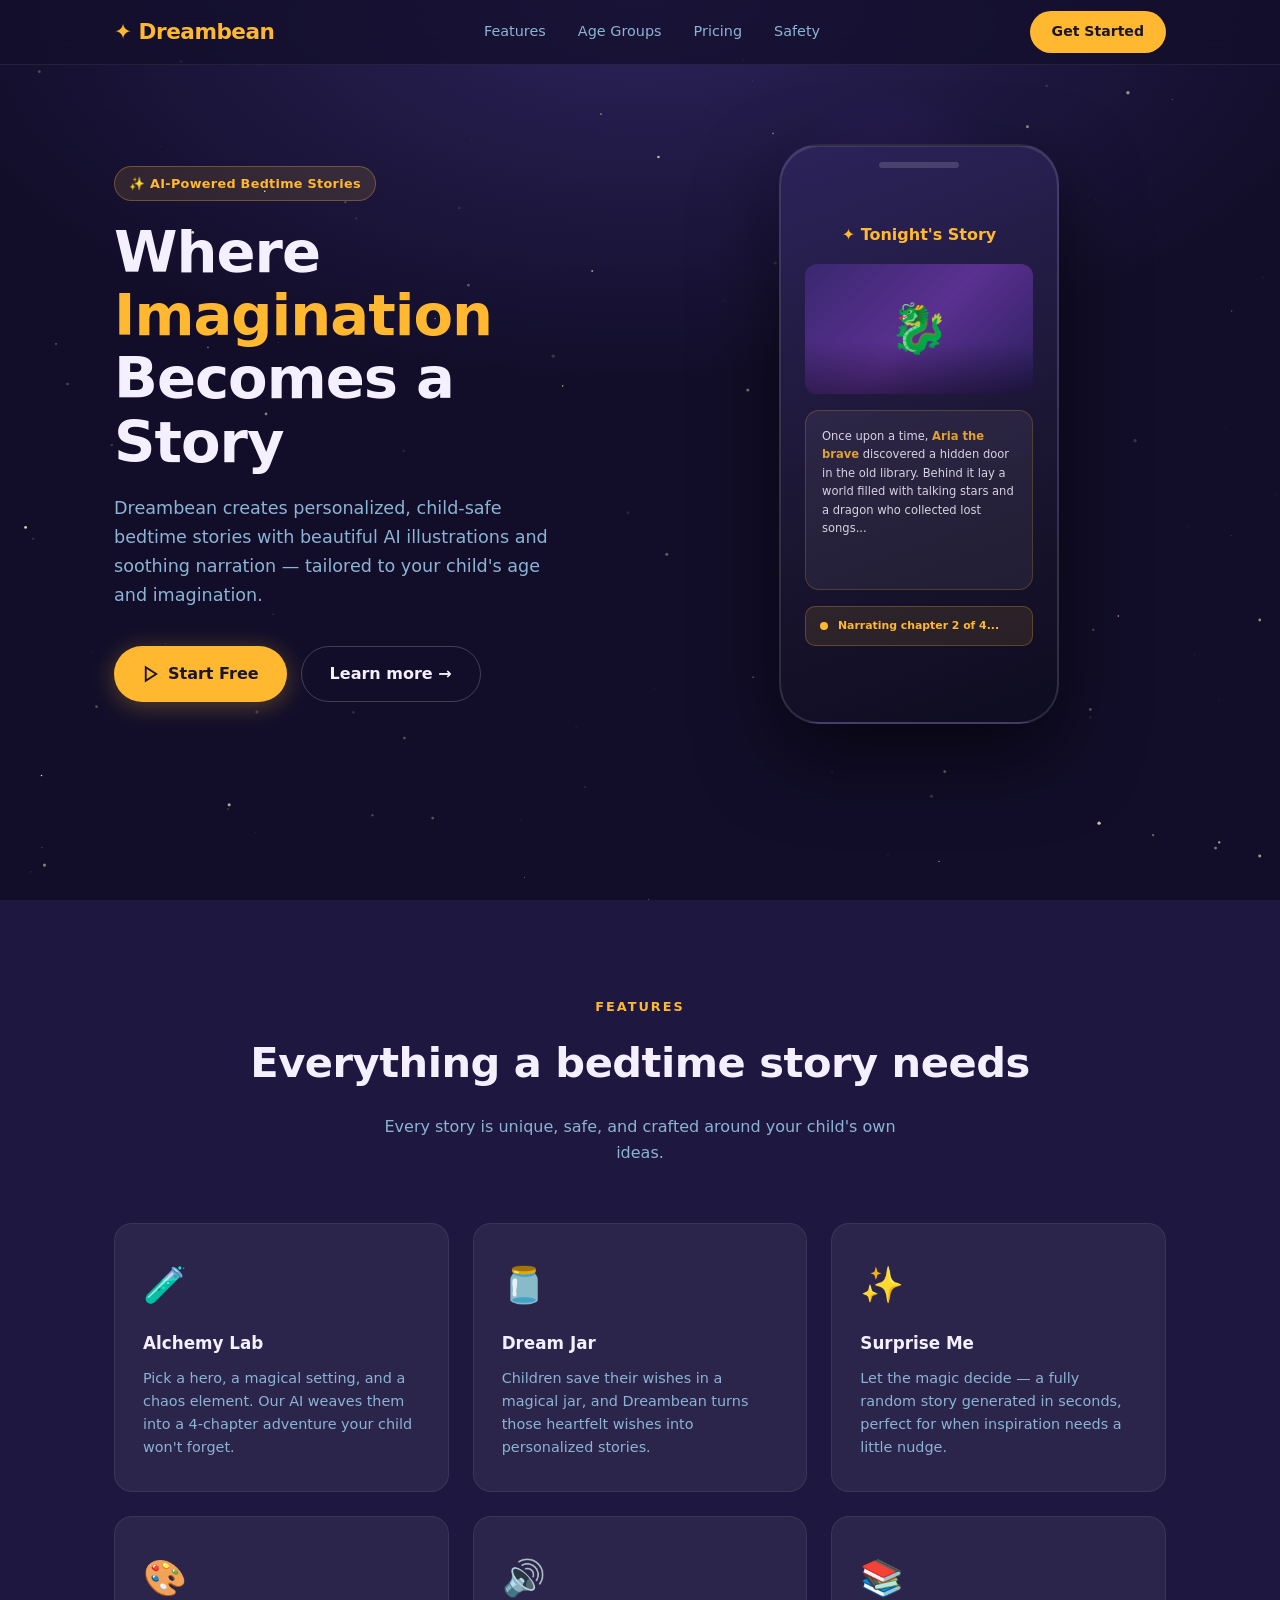
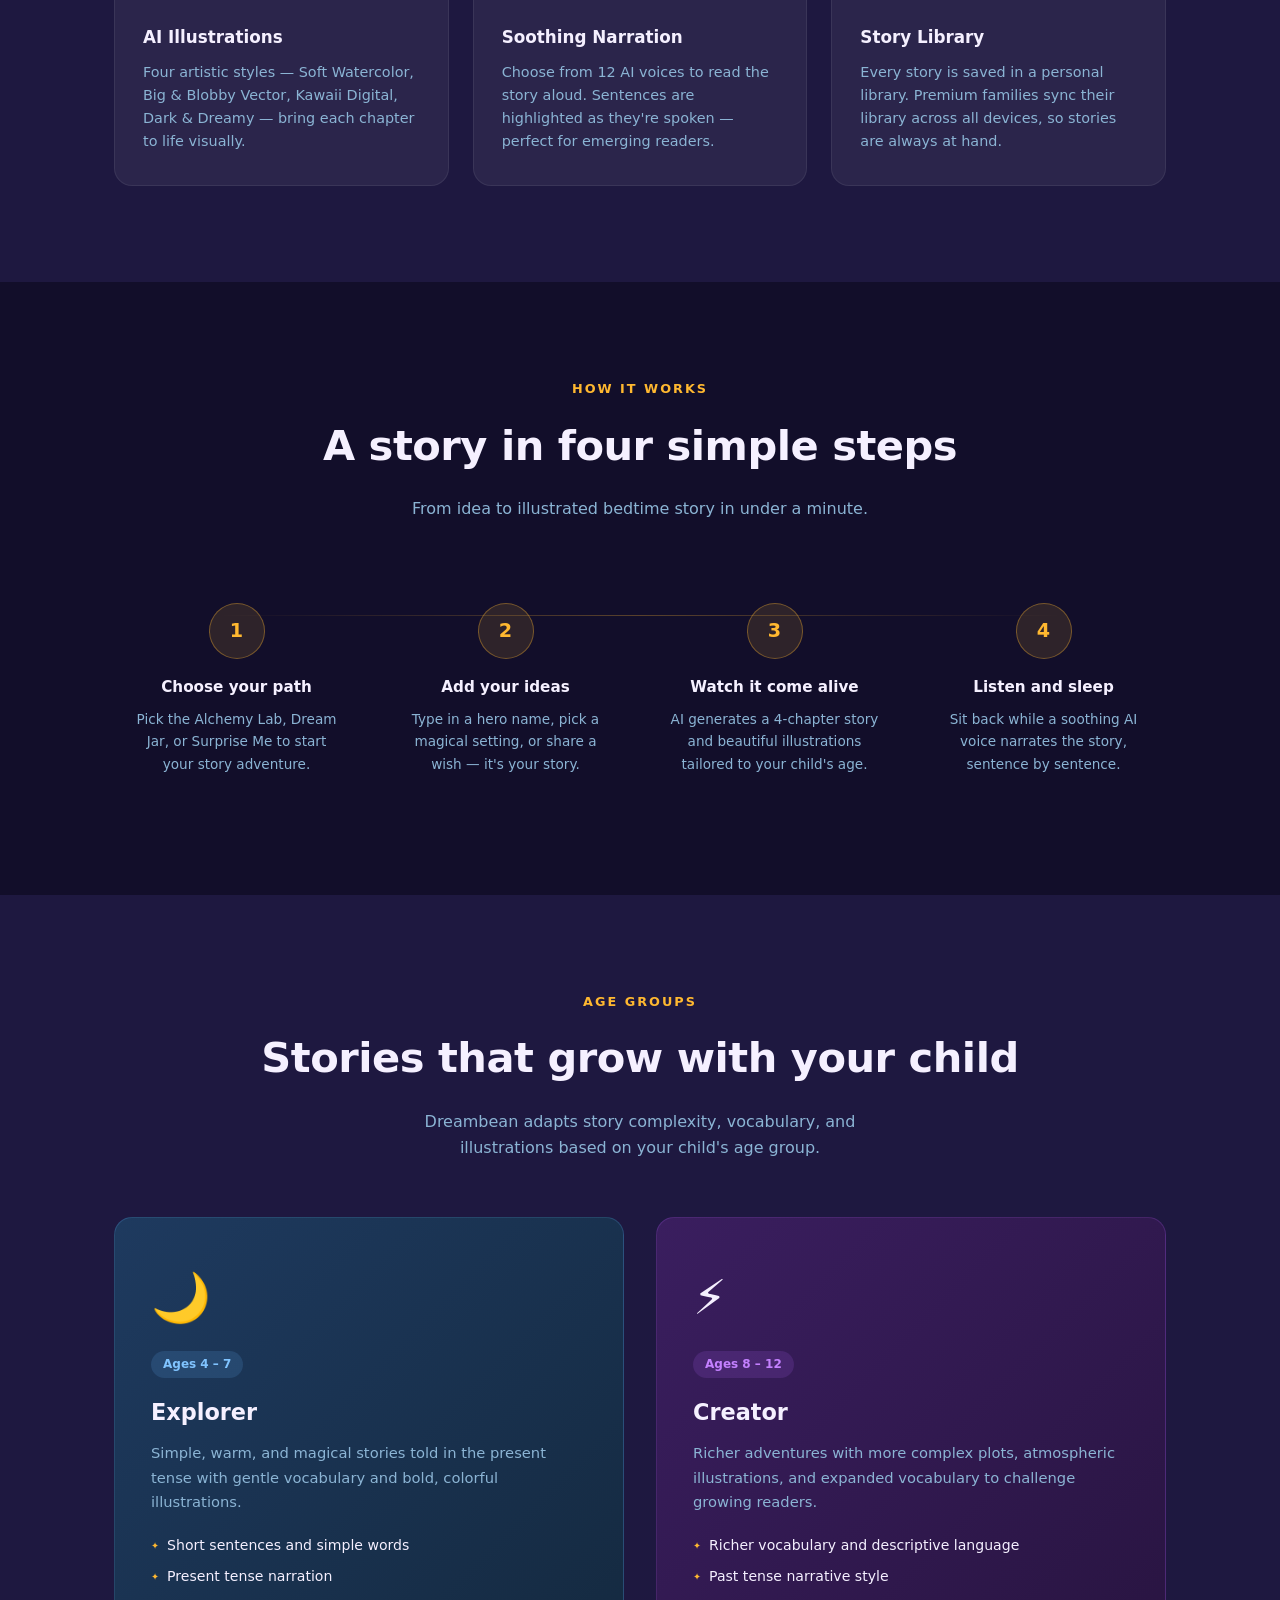
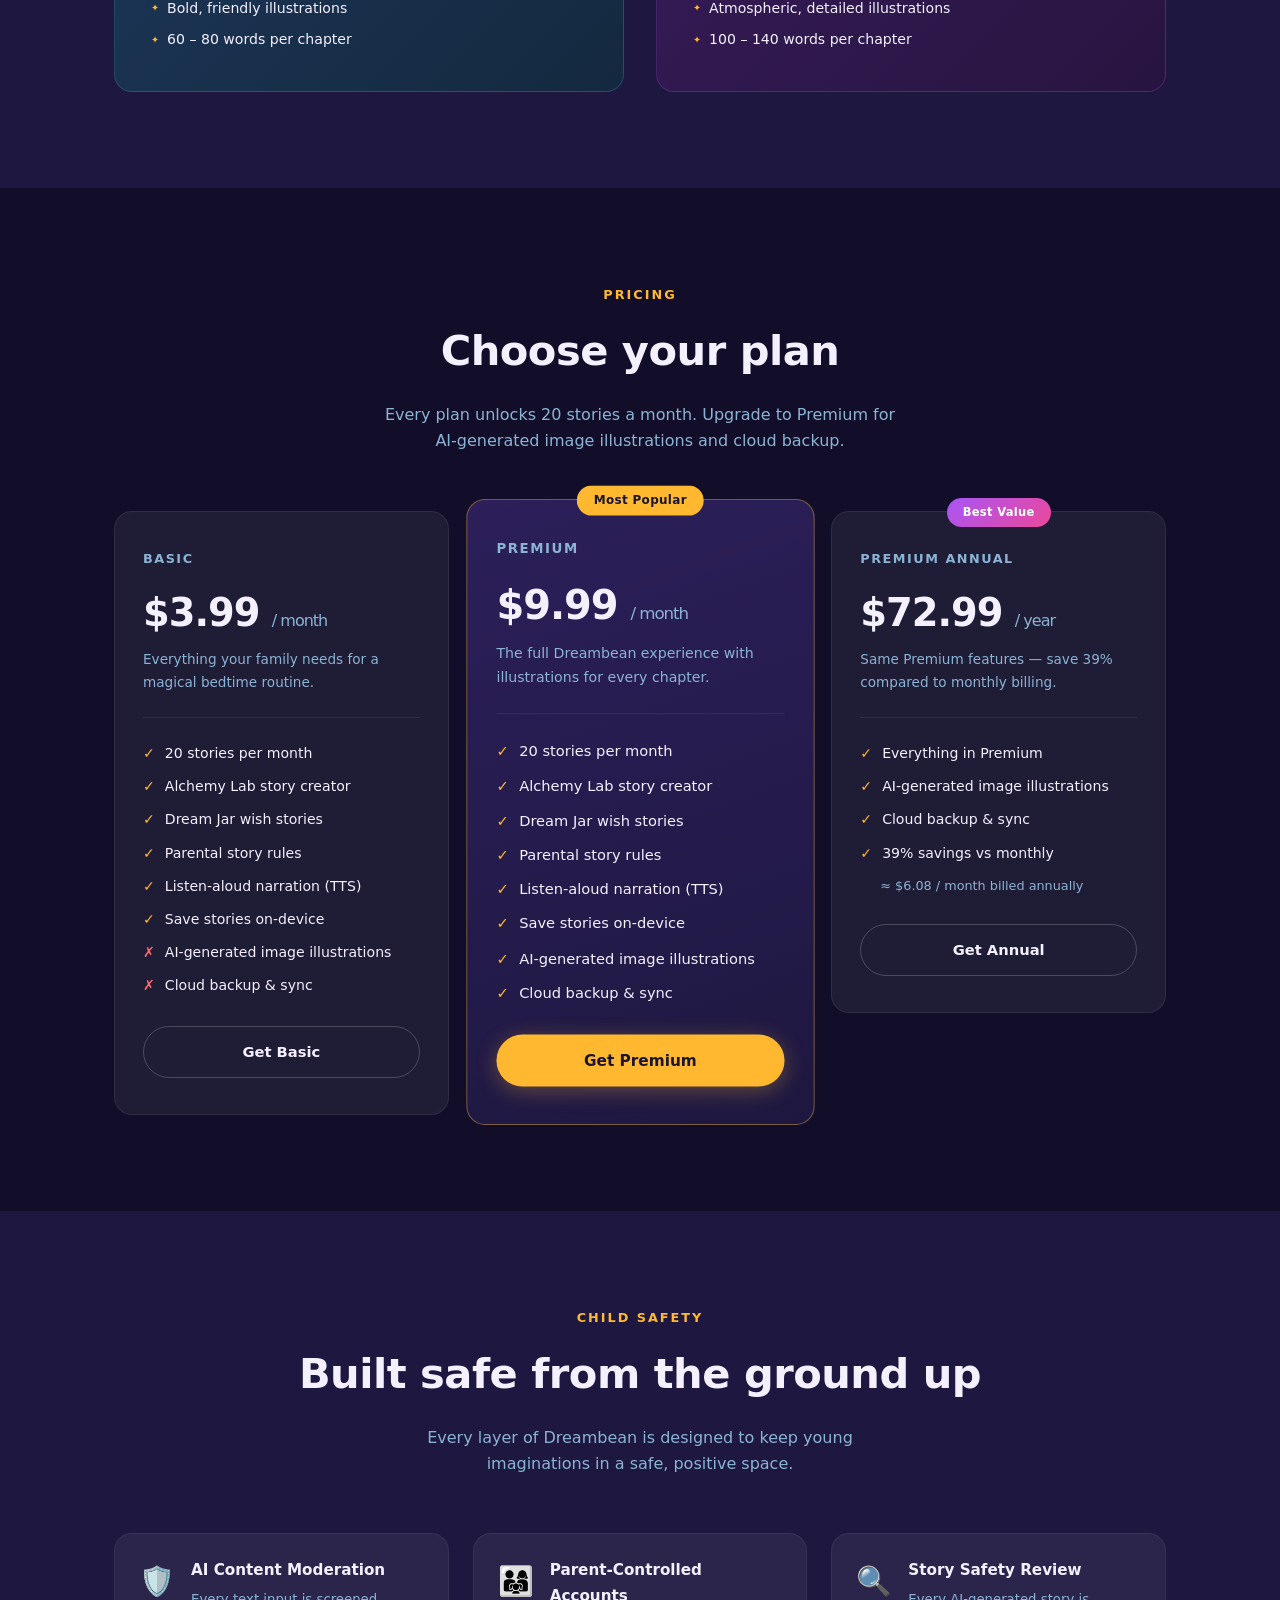
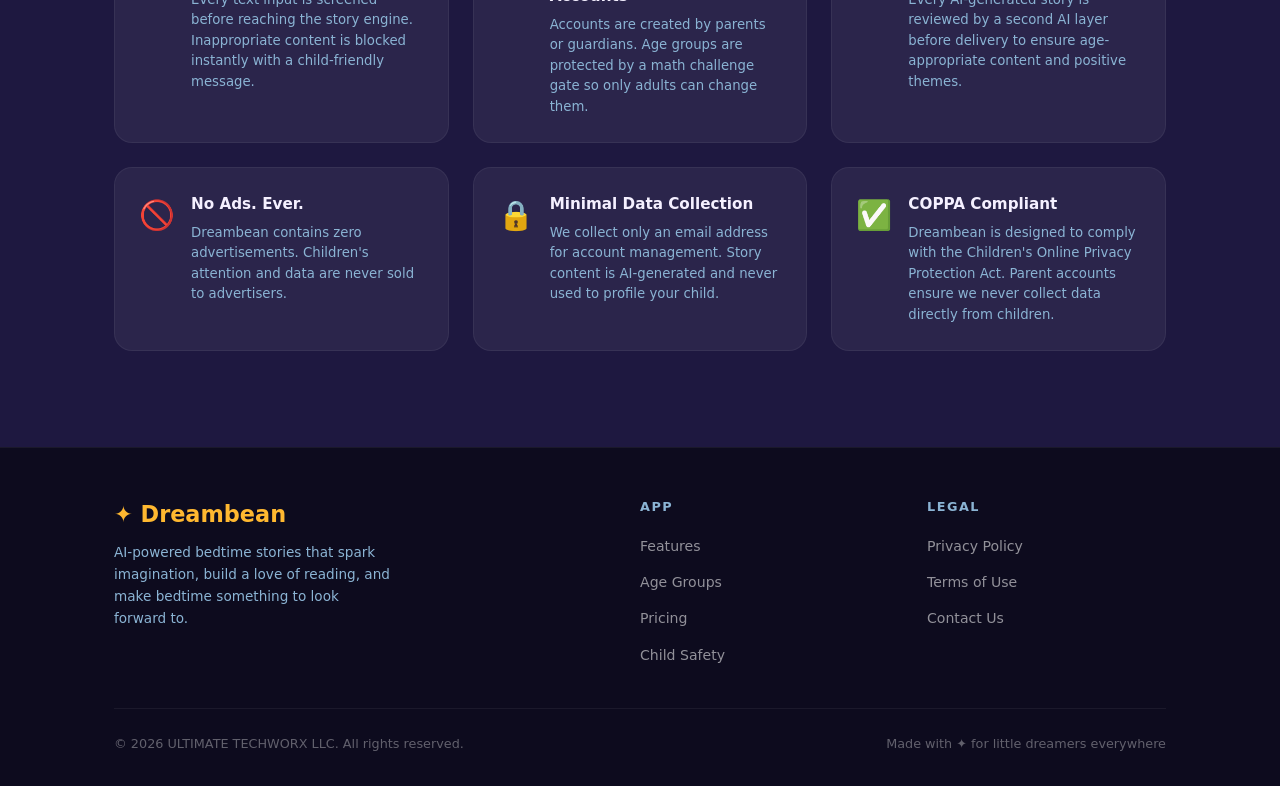
==== index.html @ 9b93a12b "Update wording for AI‑generated image illustrations" ====
<!DOCTYPE html>
<html lang="en">
<head>
  <meta charset="UTF-8" />
  <meta name="viewport" content="width=device-width, initial-scale=1.0" />
  <title>Dreambean — AI Bedtime Stories for Kids</title>
  <link rel="mask-icon" href="/dreambean-logo.svg" color="#009C3E">
  <style>
    /* ── Reset & base ── */
    *, *::before, *::after { box-sizing: border-box; margin: 0; padding: 0; }

    :root {
      --ink:        #1A1530;
      --deep:       #120E2A;
      --cave:       #1E1840;
      --amber:      #FFB830;
      --amber-dim:  #C98A20;
      --mist:       #8BB4D4;
      --soft-white: #F5F0FF;
      --glass:      rgba(255,255,255,0.06);
      --radius:     18px;
    }

    html { scroll-behavior: smooth; }

    body {
      font-family: 'Segoe UI', system-ui, sans-serif;
      background: var(--deep);
      color: var(--soft-white);
      line-height: 1.65;
      overflow-x: hidden;
    }

    a { color: inherit; text-decoration: none; }

    /* ── Stars canvas ── */
    #stars {
      position: fixed;
      inset: 0;
      pointer-events: none;
      z-index: 0;
    }

    /* ── Layout helpers ── */
    .container {
      max-width: 1100px;
      margin: 0 auto;
      padding: 0 24px;
      position: relative;
      z-index: 1;
    }

    section { padding: 96px 0; }

    /* ── NAV ── */
    nav {
      position: fixed;
      top: 0; left: 0; right: 0;
      z-index: 100;
      backdrop-filter: blur(14px);
      background: rgba(18, 14, 42, 0.72);
      border-bottom: 1px solid rgba(255,255,255,0.07);
    }

    .nav-inner {
      max-width: 1100px;
      margin: 0 auto;
      padding: 0 24px;
      height: 64px;
      display: flex;
      align-items: center;
      justify-content: space-between;
    }

    .nav-logo {
      font-size: 1.35rem;
      font-weight: 800;
      letter-spacing: -0.5px;
      color: var(--amber);
    }

    .nav-links {
      display: flex;
      gap: 32px;
      list-style: none;
      font-size: 0.9rem;
      color: var(--mist);
    }

    .nav-links a:hover { color: var(--amber); transition: color .2s; }

    .nav-cta {
      background: var(--amber);
      color: var(--ink);
      padding: 9px 22px;
      border-radius: 30px;
      font-weight: 700;
      font-size: 0.88rem;
      transition: background .2s, transform .15s;
    }

    .nav-cta:hover { background: #ffd060; transform: translateY(-1px); }

    /* ── HERO ── */
    .hero {
      min-height: 100vh;
      display: flex;
      align-items: center;
      padding-top: 64px;
      background: radial-gradient(ellipse 80% 60% at 50% 0%, #2C235A 0%, var(--deep) 70%);
    }

    .hero-inner {
      display: grid;
      grid-template-columns: 1fr 1fr;
      gap: 64px;
      align-items: center;
    }

    .hero-badge {
      display: inline-flex;
      align-items: center;
      gap: 8px;
      background: rgba(255,184,48,0.12);
      border: 1px solid rgba(255,184,48,0.3);
      color: var(--amber);
      font-size: 0.8rem;
      font-weight: 600;
      padding: 6px 14px;
      border-radius: 20px;
      margin-bottom: 20px;
      letter-spacing: 0.3px;
    }

    .hero h1 {
      font-size: clamp(2.4rem, 5vw, 3.6rem);
      font-weight: 900;
      line-height: 1.1;
      letter-spacing: -1px;
      margin-bottom: 20px;
    }

    .hero h1 span { color: var(--amber); }

    .hero p {
      font-size: 1.1rem;
      color: var(--mist);
      margin-bottom: 36px;
      max-width: 460px;
    }

    .hero-buttons {
      display: flex;
      gap: 14px;
      flex-wrap: wrap;
    }

    .btn-primary {
      display: inline-flex;
      align-items: center;
      gap: 8px;
      background: var(--amber);
      color: var(--ink);
      padding: 14px 28px;
      border-radius: 30px;
      font-weight: 700;
      font-size: 1rem;
      transition: background .2s, transform .15s, box-shadow .2s;
      box-shadow: 0 4px 24px rgba(255,184,48,0.3);
    }

    .btn-primary:hover {
      background: #ffd060;
      transform: translateY(-2px);
      box-shadow: 0 8px 32px rgba(255,184,48,0.45);
    }

    .btn-secondary {
      display: inline-flex;
      align-items: center;
      gap: 8px;
      border: 1.5px solid rgba(255,255,255,0.2);
      color: var(--soft-white);
      padding: 14px 28px;
      border-radius: 30px;
      font-weight: 600;
      font-size: 1rem;
      transition: border-color .2s, background .2s;
    }

    .btn-secondary:hover {
      border-color: var(--amber);
      background: rgba(255,184,48,0.08);
    }

    /* Phone mockup */
    .hero-visual {
      display: flex;
      justify-content: center;
    }

    .phone-wrap {
      position: relative;
      width: 280px;
    }

    .phone {
      width: 280px;
      height: 580px;
      border-radius: 40px;
      border: 2px solid rgba(255,255,255,0.12);
      background: linear-gradient(160deg, #2C235A 0%, #1A1530 60%, #0E0C20 100%);
      box-shadow:
        0 32px 80px rgba(0,0,0,0.6),
        inset 0 1px 0 rgba(255,255,255,0.1);
      display: flex;
      flex-direction: column;
      align-items: center;
      justify-content: center;
      gap: 16px;
      padding: 24px;
      overflow: hidden;
      position: relative;
    }

    .phone::before {
      content: '';
      position: absolute;
      top: 16px;
      width: 80px; height: 6px;
      background: rgba(255,255,255,0.15);
      border-radius: 3px;
    }

    .phone-screen-title {
      font-size: 1rem;
      font-weight: 700;
      color: var(--amber);
      text-align: center;
    }

    .phone-story-card {
      background: rgba(255,255,255,0.06);
      border: 1px solid rgba(255,184,48,0.2);
      border-radius: 14px;
      padding: 16px;
      width: 100%;
    }

    .phone-story-card p {
      font-size: 0.72rem;
      color: var(--soft-white);
      line-height: 1.6;
      opacity: 0.85;
    }

    .phone-story-card p em {
      color: var(--amber);
      font-style: normal;
      font-weight: 600;
    }

    .phone-illus {
      width: 100%;
      height: 130px;
      border-radius: 12px;
      background: linear-gradient(135deg, #3A2870 0%, #5A3090 50%, #2C2060 100%);
      display: flex;
      align-items: center;
      justify-content: center;
      font-size: 3rem;
      position: relative;
      overflow: hidden;
    }

    .phone-illus::after {
      content: '';
      position: absolute;
      inset: 0;
      background: linear-gradient(180deg, transparent 60%, rgba(0,0,0,0.4) 100%);
    }

    .phone-audio {
      width: 100%;
      background: rgba(255,184,48,0.1);
      border: 1px solid rgba(255,184,48,0.25);
      border-radius: 10px;
      padding: 10px 14px;
      display: flex;
      align-items: center;
      gap: 10px;
    }

    .phone-audio-dot {
      width: 8px; height: 8px;
      border-radius: 50%;
      background: var(--amber);
      animation: pulse 1.4s ease-in-out infinite;
    }

    .phone-audio span {
      font-size: 0.68rem;
      color: var(--amber);
      font-weight: 600;
    }

    @keyframes pulse {
      0%, 100% { opacity: 1; transform: scale(1); }
      50% { opacity: 0.4; transform: scale(0.7); }
    }

    .phone-glow {
      position: absolute;
      width: 300px; height: 300px;
      border-radius: 50%;
      background: radial-gradient(circle, rgba(100,60,200,0.25) 0%, transparent 70%);
      top: -60px; left: -30px;
      pointer-events: none;
    }

    /* ── FEATURES ── */
    .features { background: var(--cave); }

    .section-label {
      text-align: center;
      color: var(--amber);
      font-size: 0.8rem;
      font-weight: 700;
      letter-spacing: 2px;
      text-transform: uppercase;
      margin-bottom: 12px;
    }

    .section-title {
      text-align: center;
      font-size: clamp(1.8rem, 3.5vw, 2.6rem);
      font-weight: 800;
      letter-spacing: -0.5px;
      margin-bottom: 16px;
    }

    .section-sub {
      text-align: center;
      color: var(--mist);
      font-size: 1rem;
      max-width: 520px;
      margin: 0 auto 56px;
    }

    .features-grid {
      display: grid;
      grid-template-columns: repeat(3, 1fr);
      gap: 24px;
    }

    .feature-card {
      background: var(--glass);
      border: 1px solid rgba(255,255,255,0.07);
      border-radius: var(--radius);
      padding: 32px 28px;
      transition: border-color .2s, transform .2s;
    }

    .feature-card:hover {
      border-color: rgba(255,184,48,0.3);
      transform: translateY(-4px);
    }

    .feature-icon {
      font-size: 2.2rem;
      margin-bottom: 16px;
      display: block;
    }

    .feature-card h3 {
      font-size: 1.05rem;
      font-weight: 700;
      margin-bottom: 10px;
      color: var(--soft-white);
    }

    .feature-card p {
      font-size: 0.9rem;
      color: var(--mist);
      line-height: 1.6;
    }

    /* ── HOW IT WORKS ── */
    .how { background: var(--deep); }

    .steps {
      display: grid;
      grid-template-columns: repeat(4, 1fr);
      gap: 24px;
      position: relative;
    }

    .steps::before {
      content: '';
      position: absolute;
      top: 36px;
      left: 10%;
      right: 10%;
      height: 1px;
      background: linear-gradient(90deg, transparent, rgba(255,184,48,0.3), transparent);
    }

    .step {
      text-align: center;
      padding: 24px 16px;
    }

    .step-num {
      width: 56px; height: 56px;
      border-radius: 50%;
      background: rgba(255,184,48,0.12);
      border: 1.5px solid rgba(255,184,48,0.35);
      color: var(--amber);
      font-size: 1.2rem;
      font-weight: 800;
      display: flex;
      align-items: center;
      justify-content: center;
      margin: 0 auto 16px;
    }

    .step h3 {
      font-size: 0.95rem;
      font-weight: 700;
      margin-bottom: 8px;
    }

    .step p {
      font-size: 0.85rem;
      color: var(--mist);
    }

    /* ── AGES ── */
    .ages { background: var(--cave); }

    .ages-grid {
      display: grid;
      grid-template-columns: 1fr 1fr;
      gap: 32px;
    }

    .age-card {
      border-radius: var(--radius);
      padding: 40px 36px;
      position: relative;
      overflow: hidden;
    }

    .age-card.explorer {
      background: linear-gradient(135deg, #1E3A5F 0%, #14293F 100%);
      border: 1px solid rgba(100,180,255,0.2);
    }

    .age-card.creator {
      background: linear-gradient(135deg, #3A1E5F 0%, #281440 100%);
      border: 1px solid rgba(180,100,255,0.2);
    }

    .age-emoji { font-size: 3rem; margin-bottom: 12px; display: block; }

    .age-tag {
      display: inline-block;
      font-size: 0.75rem;
      font-weight: 700;
      padding: 4px 12px;
      border-radius: 20px;
      margin-bottom: 16px;
    }

    .explorer .age-tag { background: rgba(100,180,255,0.15); color: #80C4FF; }
    .creator .age-tag { background: rgba(180,100,255,0.15); color: #C480FF; }

    .age-card h3 {
      font-size: 1.4rem;
      font-weight: 800;
      margin-bottom: 10px;
    }

    .age-card p {
      color: var(--mist);
      font-size: 0.92rem;
    }

    .age-features {
      list-style: none;
      margin-top: 20px;
      display: flex;
      flex-direction: column;
      gap: 8px;
    }

    .age-features li {
      font-size: 0.88rem;
      color: var(--soft-white);
      display: flex;
      align-items: center;
      gap: 8px;
    }

    .age-features li::before {
      content: '✦';
      font-size: 0.6rem;
      color: var(--amber);
    }

    /* ── PRICING ── */
    .pricing { background: var(--deep); }

    .pricing-grid {
      display: grid;
      grid-template-columns: repeat(3, 1fr);
      gap: 24px;
      align-items: start;
    }

    .plan-card {
      border-radius: var(--radius);
      padding: 36px 28px;
      background: var(--glass);
      border: 1px solid rgba(255,255,255,0.07);
      position: relative;
    }

    .plan-card.featured {
      background: linear-gradient(160deg, #2C1F5A 0%, #1E1840 100%);
      border-color: rgba(255,184,48,0.4);
      transform: scale(1.04);
    }

    .plan-badge {
      position: absolute;
      top: -14px;
      left: 50%;
      transform: translateX(-50%);
      background: var(--amber);
      color: var(--ink);
      font-size: 0.72rem;
      font-weight: 800;
      padding: 5px 16px;
      border-radius: 20px;
      white-space: nowrap;
      letter-spacing: 0.3px;
    }

    .plan-name {
      font-size: 0.8rem;
      font-weight: 700;
      letter-spacing: 1.5px;
      text-transform: uppercase;
      color: var(--mist);
      margin-bottom: 12px;
    }

    .plan-price {
      font-size: 2.4rem;
      font-weight: 900;
      color: var(--soft-white);
      letter-spacing: -1px;
      margin-bottom: 4px;
    }

    .plan-price span {
      font-size: 1rem;
      font-weight: 500;
      color: var(--mist);
    }

    .plan-desc {
      font-size: 0.85rem;
      color: var(--mist);
      margin-bottom: 24px;
    }

    .plan-divider {
      height: 1px;
      background: rgba(255,255,255,0.07);
      margin-bottom: 24px;
    }

    .plan-features {
      list-style: none;
      display: flex;
      flex-direction: column;
      gap: 10px;
    }

    .plan-features li {
      font-size: 0.88rem;
      display: flex;
      align-items: flex-start;
      gap: 10px;
    }

    .plan-features li .check { color: var(--amber); flex-shrink: 0; }
    .plan-features li .cross { color: #FF6B6B; flex-shrink: 0; }

    .plan-btn {
      display: block;
      text-align: center;
      margin-top: 28px;
      padding: 13px;
      border-radius: 30px;
      font-weight: 700;
      font-size: 0.92rem;
      transition: all .2s;
    }

    .plan-btn.primary {
      background: var(--amber);
      color: var(--ink);
      box-shadow: 0 4px 20px rgba(255,184,48,0.3);
    }

    .plan-btn.primary:hover { background: #ffd060; transform: translateY(-1px); }

    .plan-btn.outline {
      border: 1.5px solid rgba(255,255,255,0.2);
      color: var(--soft-white);
    }

    .plan-btn.outline:hover { border-color: var(--amber); background: rgba(255,184,48,0.08); }

    /* ── SAFETY ── */
    .safety { background: var(--cave); }

    .safety-grid {
      display: grid;
      grid-template-columns: repeat(3, 1fr);
      gap: 24px;
    }

    .safety-item {
      display: flex;
      gap: 16px;
      align-items: flex-start;
      padding: 24px;
      background: var(--glass);
      border: 1px solid rgba(255,255,255,0.06);
      border-radius: var(--radius);
    }

    .safety-icon {
      font-size: 1.8rem;
      flex-shrink: 0;
    }

    .safety-item h4 {
      font-size: 0.95rem;
      font-weight: 700;
      margin-bottom: 6px;
    }

    .safety-item p {
      font-size: 0.83rem;
      color: var(--mist);
      line-height: 1.55;
    }

    /* ── FOOTER ── */
    footer {
      background: #0D0B1E;
      border-top: 1px solid rgba(255,255,255,0.06);
      padding: 48px 0 32px;
    }

    .footer-inner {
      display: grid;
      grid-template-columns: 2fr 1fr 1fr;
      gap: 48px;
      margin-bottom: 40px;
    }

    .footer-brand h2 {
      font-size: 1.4rem;
      font-weight: 800;
      color: var(--amber);
      margin-bottom: 10px;
    }

    .footer-brand p {
      font-size: 0.85rem;
      color: var(--mist);
      line-height: 1.6;
      max-width: 280px;
    }

    .footer-col h4 {
      font-size: 0.8rem;
      font-weight: 700;
      letter-spacing: 1.5px;
      text-transform: uppercase;
      color: var(--mist);
      margin-bottom: 16px;
    }

    .footer-col ul {
      list-style: none;
      display: flex;
      flex-direction: column;
      gap: 10px;
    }

    .footer-col ul li a {
      font-size: 0.88rem;
      color: rgba(255,255,255,0.55);
      transition: color .2s;
    }

    .footer-col ul li a:hover { color: var(--amber); }

    .footer-bottom {
      border-top: 1px solid rgba(255,255,255,0.06);
      padding-top: 24px;
      display: flex;
      justify-content: space-between;
      align-items: center;
      flex-wrap: wrap;
      gap: 12px;
    }

    .footer-bottom p {
      font-size: 0.8rem;
      color: rgba(255,255,255,0.35);
    }

    /* ── Responsive ── */
    @media (max-width: 900px) {
      .hero-inner { grid-template-columns: 1fr; text-align: center; }
      .hero p { margin: 0 auto 36px; }
      .hero-buttons { justify-content: center; }
      .hero-visual { display: none; }
      .features-grid { grid-template-columns: 1fr 1fr; }
      .steps { grid-template-columns: 1fr 1fr; }
      .steps::before { display: none; }
      .pricing-grid { grid-template-columns: 1fr; }
      .plan-card.featured { transform: none; }
      .footer-inner { grid-template-columns: 1fr 1fr; }
      .footer-brand { grid-column: 1 / -1; }
    }

    @media (max-width: 600px) {
      .features-grid { grid-template-columns: 1fr; }
      .ages-grid { grid-template-columns: 1fr; }
      .safety-grid { grid-template-columns: 1fr; }
      .nav-links { display: none; }
      .footer-inner { grid-template-columns: 1fr; }
      section { padding: 64px 0; }
    }
  </style>
</head>
<body>

<canvas id="stars"></canvas>

<!-- NAV -->
<nav>
  <div class="nav-inner">
    <div class="nav-logo">✦ Dreambean</div>
    <ul class="nav-links">
      <li><a href="#features">Features</a></li>
      <li><a href="#ages">Age Groups</a></li>
      <li><a href="#pricing">Pricing</a></li>
      <li><a href="#safety">Safety</a></li>
    </ul>
    <a href="#pricing" class="nav-cta">Get Started</a>
  </div>
</nav>

<!-- HERO -->
<section class="hero">
  <div class="container">
    <div class="hero-inner">
      <div>
        <div class="hero-badge">✨ AI-Powered Bedtime Stories</div>
        <h1>Where <span>Imagination</span><br>Becomes a Story</h1>
        <p>Dreambean creates personalized, child-safe bedtime stories with beautiful AI illustrations and soothing narration — tailored to your child's age and imagination.</p>
        <div class="hero-buttons">
          <a href="#pricing" class="btn-primary">
            <svg width="18" height="18" viewBox="0 0 24 24" fill="none" stroke="currentColor" stroke-width="2.5"><path d="M5 3l14 9-14 9V3z"/></svg>
            Start Free
          </a>
          <a href="#features" class="btn-secondary">
            Learn more →
          </a>
        </div>
      </div>
      <div class="hero-visual">
        <div class="phone-wrap">
          <div class="phone-glow"></div>
          <div class="phone">
            <div class="phone-screen-title">✦ Tonight's Story</div>
            <div class="phone-illus">🐉</div>
            <div class="phone-story-card">
              <p>Once upon a time, <em>Aria the brave</em> discovered a hidden door in the old library. Behind it lay a world filled with talking stars and a dragon who collected lost songs...</p>
            </div>
            <div class="phone-audio">
              <div class="phone-audio-dot"></div>
              <span>Narrating chapter 2 of 4...</span>
            </div>
          </div>
        </div>
      </div>
    </div>
  </div>
</section>

<!-- FEATURES -->
<section class="features" id="features">
  <div class="container">
    <div class="section-label">Features</div>
    <h2 class="section-title">Everything a bedtime story needs</h2>
    <p class="section-sub">Every story is unique, safe, and crafted around your child's own ideas.</p>
    <div class="features-grid">
      <div class="feature-card">
        <span class="feature-icon">🧪</span>
        <h3>Alchemy Lab</h3>
        <p>Pick a hero, a magical setting, and a chaos element. Our AI weaves them into a 4-chapter adventure your child won't forget.</p>
      </div>
      <div class="feature-card">
        <span class="feature-icon">🫙</span>
        <h3>Dream Jar</h3>
        <p>Children save their wishes in a magical jar, and Dreambean turns those heartfelt wishes into personalized stories.</p>
      </div>
      <div class="feature-card">
        <span class="feature-icon">✨</span>
        <h3>Surprise Me</h3>
        <p>Let the magic decide — a fully random story generated in seconds, perfect for when inspiration needs a little nudge.</p>
      </div>
      <div class="feature-card">
        <span class="feature-icon">🎨</span>
        <h3>AI Illustrations</h3>
        <p>Four artistic styles — Soft Watercolor, Big &amp; Blobby Vector, Kawaii Digital, Dark &amp; Dreamy — bring each chapter to life visually.</p>
      </div>
      <div class="feature-card">
        <span class="feature-icon">🔊</span>
        <h3>Soothing Narration</h3>
        <p>Choose from 12 AI voices to read the story aloud. Sentences are highlighted as they're spoken — perfect for emerging readers.</p>
      </div>
      <div class="feature-card">
        <span class="feature-icon">📚</span>
        <h3>Story Library</h3>
        <p>Every story is saved in a personal library. Premium families sync their library across all devices, so stories are always at hand.</p>
      </div>
    </div>
  </div>
</section>

<!-- HOW IT WORKS -->
<section class="how">
  <div class="container">
    <div class="section-label">How it works</div>
    <h2 class="section-title">A story in four simple steps</h2>
    <p class="section-sub">From idea to illustrated bedtime story in under a minute.</p>
    <div class="steps">
      <div class="step">
        <div class="step-num">1</div>
        <h3>Choose your path</h3>
        <p>Pick the Alchemy Lab, Dream Jar, or Surprise Me to start your story adventure.</p>
      </div>
      <div class="step">
        <div class="step-num">2</div>
        <h3>Add your ideas</h3>
        <p>Type in a hero name, pick a magical setting, or share a wish — it's your story.</p>
      </div>
      <div class="step">
        <div class="step-num">3</div>
        <h3>Watch it come alive</h3>
        <p>AI generates a 4-chapter story and beautiful illustrations tailored to your child's age.</p>
      </div>
      <div class="step">
        <div class="step-num">4</div>
        <h3>Listen and sleep</h3>
        <p>Sit back while a soothing AI voice narrates the story, sentence by sentence.</p>
      </div>
    </div>
  </div>
</section>

<!-- AGE GROUPS -->
<section class="ages" id="ages">
  <div class="container">
    <div class="section-label">Age Groups</div>
    <h2 class="section-title">Stories that grow with your child</h2>
    <p class="section-sub">Dreambean adapts story complexity, vocabulary, and illustrations based on your child's age group.</p>
    <div class="ages-grid">
      <div class="age-card explorer">
        <span class="age-emoji">🌙</span>
        <div class="age-tag">Ages 4 – 7</div>
        <h3>Explorer</h3>
        <p>Simple, warm, and magical stories told in the present tense with gentle vocabulary and bold, colorful illustrations.</p>
        <ul class="age-features">
          <li>Short sentences and simple words</li>
          <li>Present tense narration</li>
          <li>Bold, friendly illustrations</li>
          <li>60 – 80 words per chapter</li>
        </ul>
      </div>
      <div class="age-card creator">
        <span class="age-emoji">⚡</span>
        <div class="age-tag">Ages 8 – 12</div>
        <h3>Creator</h3>
        <p>Richer adventures with more complex plots, atmospheric illustrations, and expanded vocabulary to challenge growing readers.</p>
        <ul class="age-features">
          <li>Richer vocabulary and descriptive language</li>
          <li>Past tense narrative style</li>
          <li>Atmospheric, detailed illustrations</li>
          <li>100 – 140 words per chapter</li>
        </ul>
      </div>
    </div>
  </div>
</section>

<!-- PRICING -->
<section class="pricing" id="pricing">
  <div class="container">
    <div class="section-label">Pricing</div>
    <h2 class="section-title">Choose your plan</h2>
    <p class="section-sub">Every plan unlocks 20 stories a month. Upgrade to Premium for AI‑generated image illustrations and cloud backup.</p>
    <div class="pricing-grid">
      <div class="plan-card">
        <div class="plan-name">Basic</div>
        <div class="plan-price">$3.99 <span>/ month</span></div>
        <div class="plan-desc">Everything your family needs for a magical bedtime routine.</div>
        <div class="plan-divider"></div>
        <ul class="plan-features">
          <li><span class="check">✓</span> 20 stories per month</li>
          <li><span class="check">✓</span> Alchemy Lab story creator</li>
          <li><span class="check">✓</span> Dream Jar wish stories</li>
          <li><span class="check">✓</span> Parental story rules</li>
          <li><span class="check">✓</span> Listen-aloud narration (TTS)</li>
          <li><span class="check">✓</span> Save stories on-device</li>
          <li><span class="cross">✗</span> AI‑generated image illustrations</li>
          <li><span class="cross">✗</span> Cloud backup &amp; sync</li>
        </ul>
        <a href="#" class="plan-btn outline">Get Basic</a>
      </div>
      <div class="plan-card featured">
        <div class="plan-badge">Most Popular</div>
        <div class="plan-name">Premium</div>
        <div class="plan-price">$9.99 <span>/ month</span></div>
        <div class="plan-desc">The full Dreambean experience with illustrations for every chapter.</div>
        <div class="plan-divider"></div>
        <ul class="plan-features">
          <li><span class="check">✓</span> 20 stories per month</li>
          <li><span class="check">✓</span> Alchemy Lab story creator</li>
          <li><span class="check">✓</span> Dream Jar wish stories</li>
          <li><span class="check">✓</span> Parental story rules</li>
          <li><span class="check">✓</span> Listen-aloud narration (TTS)</li>
          <li><span class="check">✓</span> Save stories on-device</li>
          <li><span class="check">✓</span> AI‑generated image illustrations</li>
          <li><span class="check">✓</span> Cloud backup &amp; sync</li>
        </ul>
        <a href="#" class="plan-btn primary">Get Premium</a>
      </div>
      <div class="plan-card">
        <div class="plan-badge" style="background: linear-gradient(135deg,#a855f7,#ec4899); color:#fff;">Best Value</div>
        <div class="plan-name">Premium Annual</div>
        <div class="plan-price">$72.99 <span>/ year</span></div>
        <div class="plan-desc">Same Premium features — save 39% compared to monthly billing.</div>
        <div class="plan-divider"></div>
        <ul class="plan-features">
          <li><span class="check">✓</span> Everything in Premium</li>
          <li><span class="check">✓</span> AI‑generated image illustrations</li>
          <li><span class="check">✓</span> Cloud backup &amp; sync</li>
          <li><span class="check">✓</span> 39% savings vs monthly</li>
          <li style="font-size:0.8rem;color:var(--mist);padding-left:20px;">≈ $6.08 / month billed annually</li>
        </ul>
        <a href="#" class="plan-btn outline">Get Annual</a>
      </div>
    </div>
  </div>
</section>

<!-- SAFETY -->
<section class="safety" id="safety">
  <div class="container">
    <div class="section-label">Child Safety</div>
    <h2 class="section-title">Built safe from the ground up</h2>
    <p class="section-sub">Every layer of Dreambean is designed to keep young imaginations in a safe, positive space.</p>
    <div class="safety-grid">
      <div class="safety-item">
        <div class="safety-icon">🛡️</div>
        <div>
          <h4>AI Content Moderation</h4>
          <p>Every text input is screened before reaching the story engine. Inappropriate content is blocked instantly with a child-friendly message.</p>
        </div>
      </div>
      <div class="safety-item">
        <div class="safety-icon">👨‍👩‍👧</div>
        <div>
          <h4>Parent-Controlled Accounts</h4>
          <p>Accounts are created by parents or guardians. Age groups are protected by a math challenge gate so only adults can change them.</p>
        </div>
      </div>
      <div class="safety-item">
        <div class="safety-icon">🔍</div>
        <div>
          <h4>Story Safety Review</h4>
          <p>Every AI-generated story is reviewed by a second AI layer before delivery to ensure age-appropriate content and positive themes.</p>
        </div>
      </div>
      <div class="safety-item">
        <div class="safety-icon">🚫</div>
        <div>
          <h4>No Ads. Ever.</h4>
          <p>Dreambean contains zero advertisements. Children's attention and data are never sold to advertisers.</p>
        </div>
      </div>
      <div class="safety-item">
        <div class="safety-icon">🔒</div>
        <div>
          <h4>Minimal Data Collection</h4>
          <p>We collect only an email address for account management. Story content is AI-generated and never used to profile your child.</p>
        </div>
      </div>
      <div class="safety-item">
        <div class="safety-icon">✅</div>
        <div>
          <h4>COPPA Compliant</h4>
          <p>Dreambean is designed to comply with the Children's Online Privacy Protection Act. Parent accounts ensure we never collect data directly from children.</p>
        </div>
      </div>
    </div>
  </div>
</section>

<!-- FOOTER -->
<footer>
  <div class="container">
    <div class="footer-inner">
      <div class="footer-brand">
        <h2>✦ Dreambean</h2>
        <p>AI-powered bedtime stories that spark imagination, build a love of reading, and make bedtime something to look forward to.</p>
      </div>
      <div class="footer-col">
        <h4>App</h4>
        <ul>
          <li><a href="#features">Features</a></li>
          <li><a href="#ages">Age Groups</a></li>
          <li><a href="#pricing">Pricing</a></li>
          <li><a href="#safety">Child Safety</a></li>
        </ul>
      </div>
      <div class="footer-col">
        <h4>Legal</h4>
        <ul>
          <li><a href="/privacy-policy">Privacy Policy</a></li>
          <li><a href="/terms-of-use">Terms of Use</a></li>
          <li><a href="mailto:contact@uthings.io">Contact Us</a></li>
        </ul>
      </div>
    </div>
    <div class="footer-bottom">
      <p>© 2026 ULTIMATE TECHWORX LLC. All rights reserved.</p>
      <p>Made with ✦ for little dreamers everywhere</p>
    </div>
  </div>
</footer>

<script>
  // Starfield
  const canvas = document.getElementById('stars');
  const ctx = canvas.getContext('2d');
  let stars = [];

  function resize() {
    canvas.width = window.innerWidth;
    canvas.height = window.innerHeight;
  }

  function initStars() {
    stars = Array.from({ length: 160 }, () => ({
      x: Math.random() * canvas.width,
      y: Math.random() * canvas.height,
      r: Math.random() * 1.4 + 0.3,
      a: Math.random(),
      speed: Math.random() * 0.004 + 0.001,
      phase: Math.random() * Math.PI * 2,
    }));
  }

  function drawStars(t) {
    ctx.clearRect(0, 0, canvas.width, canvas.height);
    for (const s of stars) {
      const alpha = s.a * (0.5 + 0.5 * Math.sin(t * s.speed + s.phase));
      ctx.beginPath();
      ctx.arc(s.x, s.y, s.r, 0, Math.PI * 2);
      ctx.fillStyle = `rgba(255,240,200,${alpha})`;
      ctx.fill();
    }
    requestAnimationFrame(drawStars);
  }

  resize();
  initStars();
  requestAnimationFrame(drawStars);
  window.addEventListener('resize', () => { resize(); initStars(); });
</script>

</body>
</html>
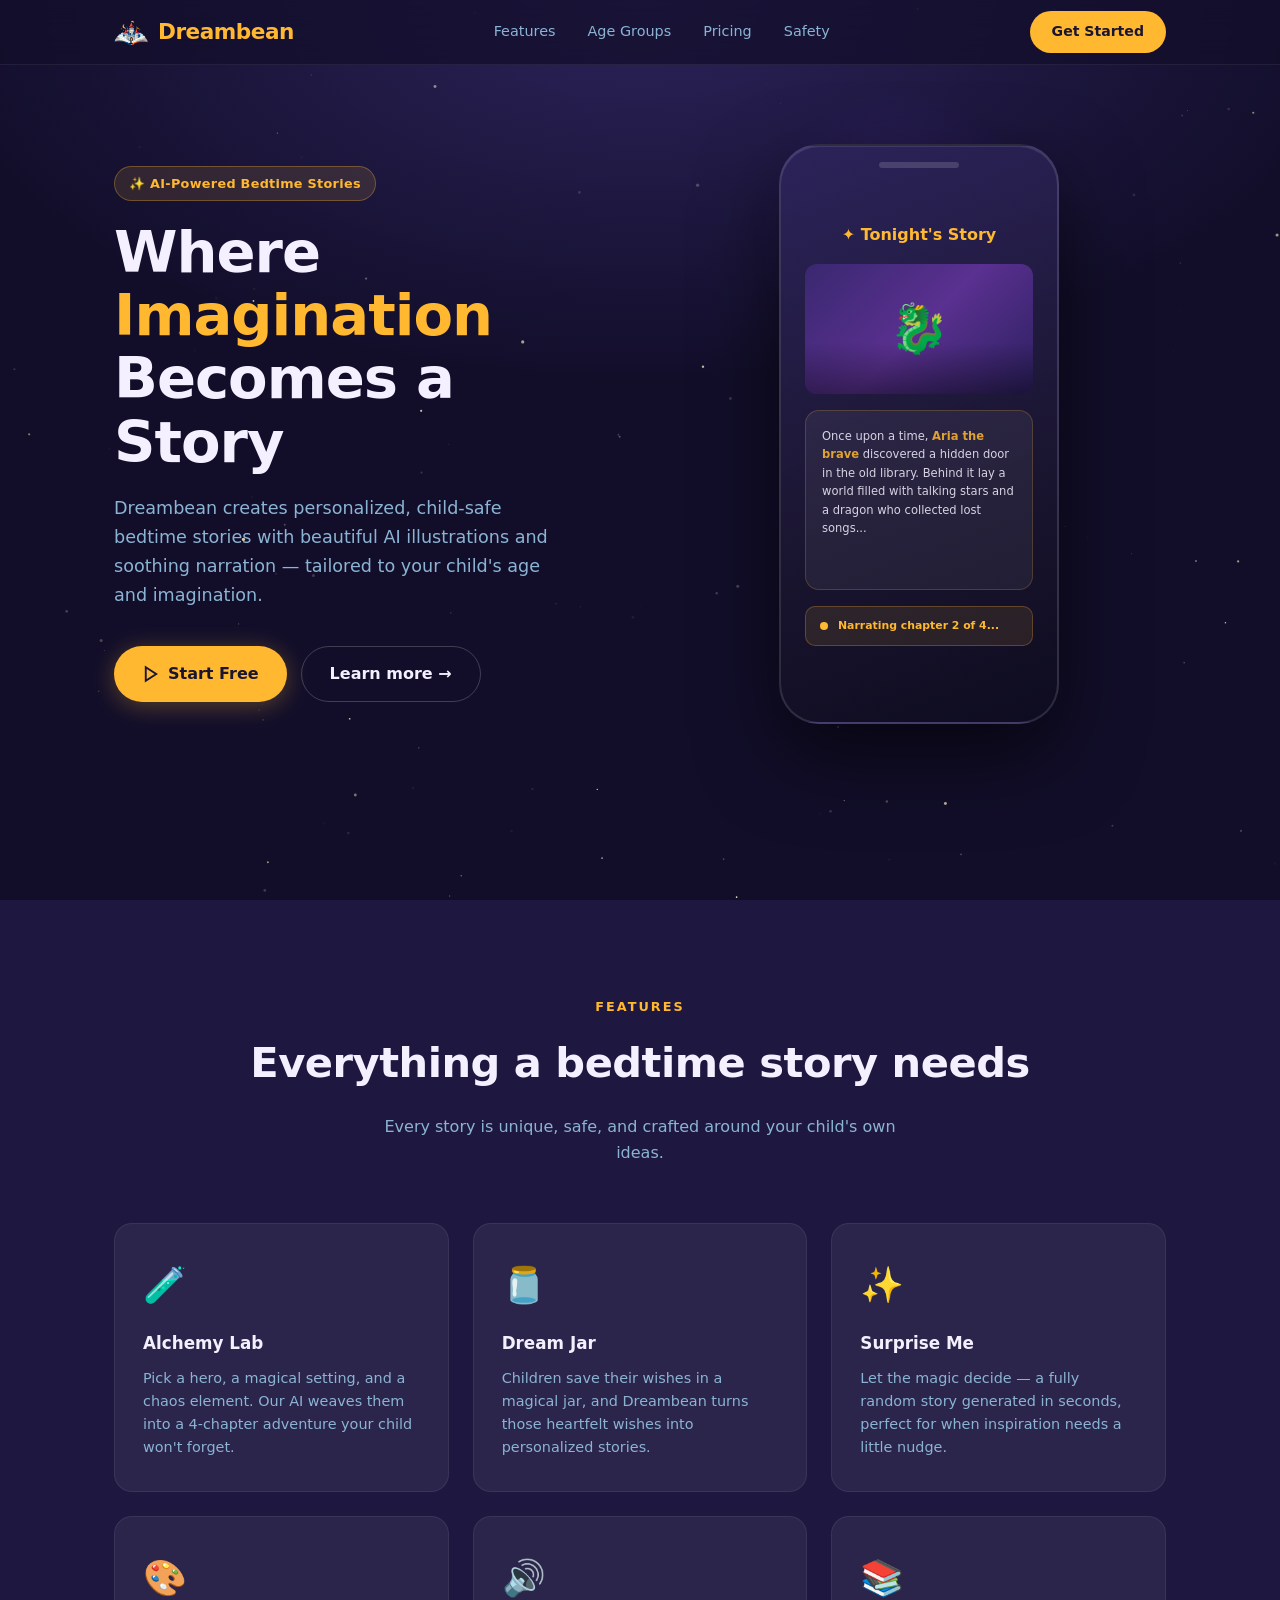
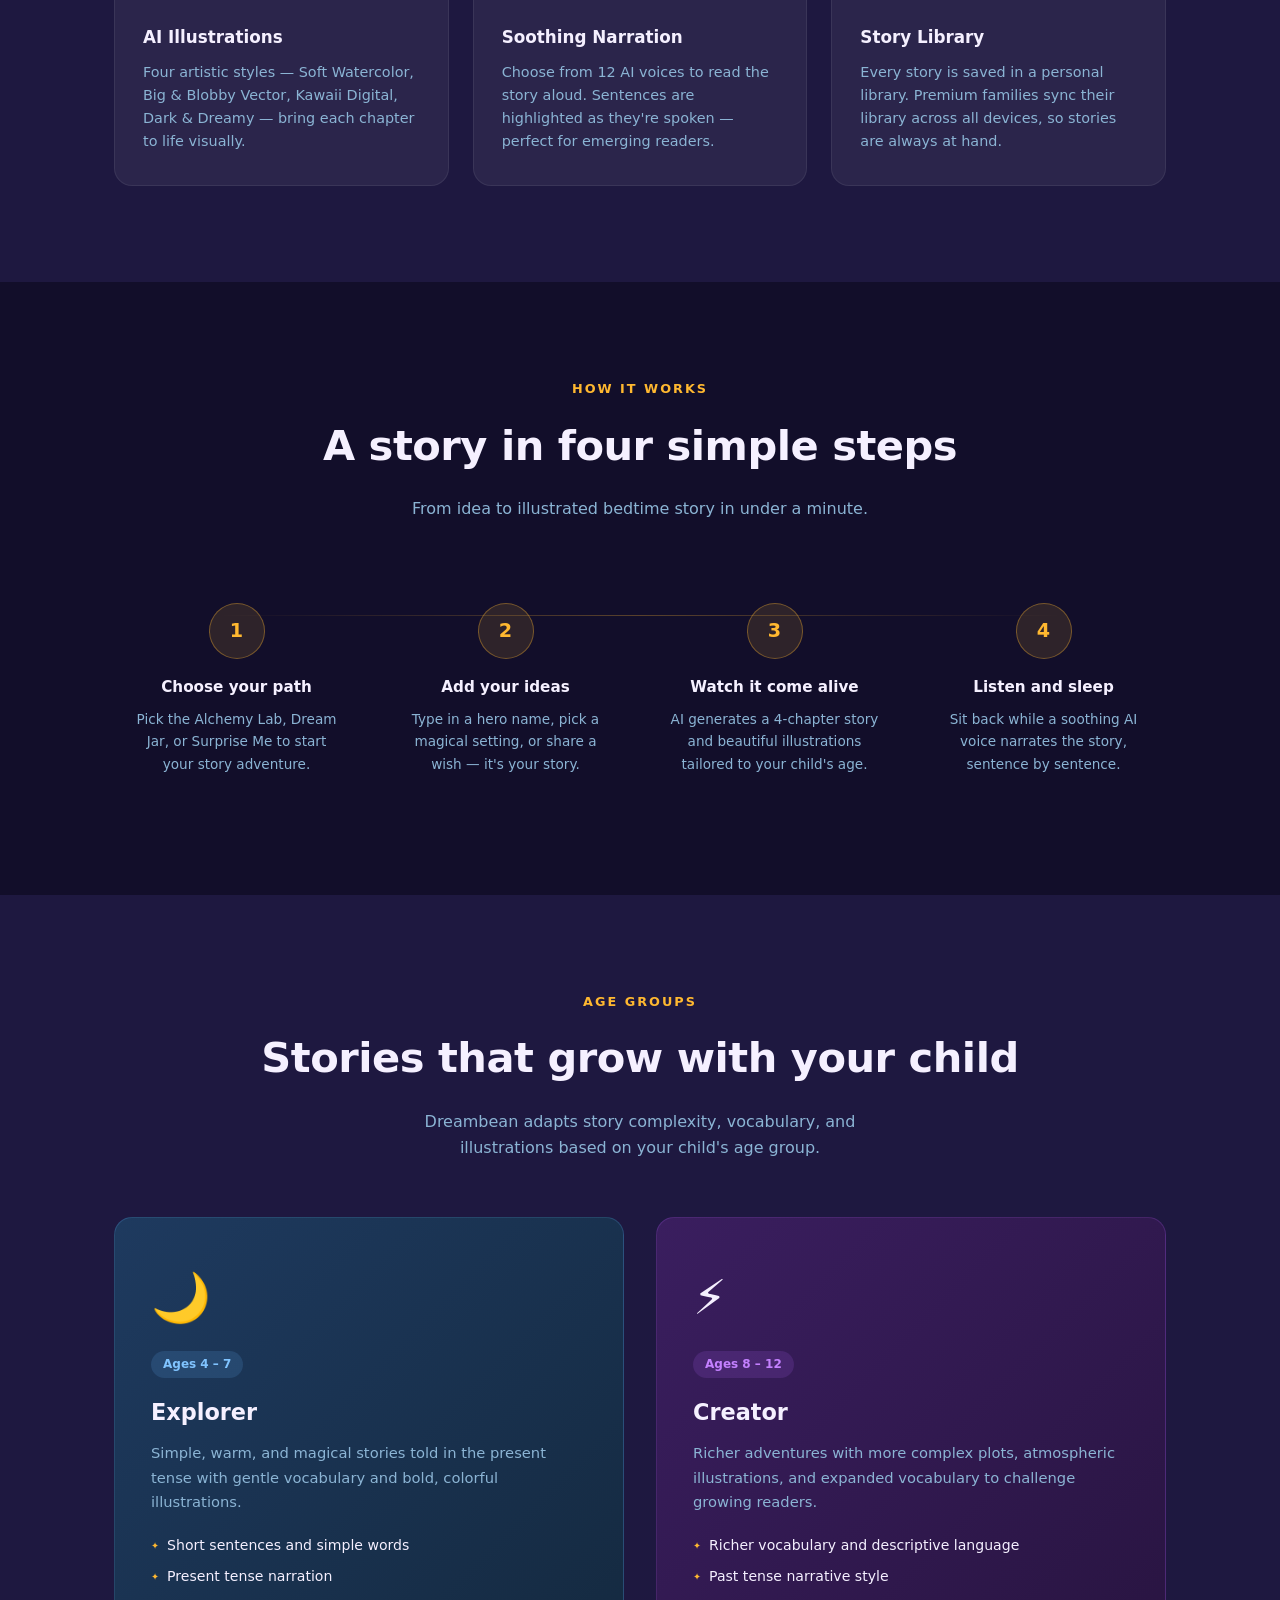
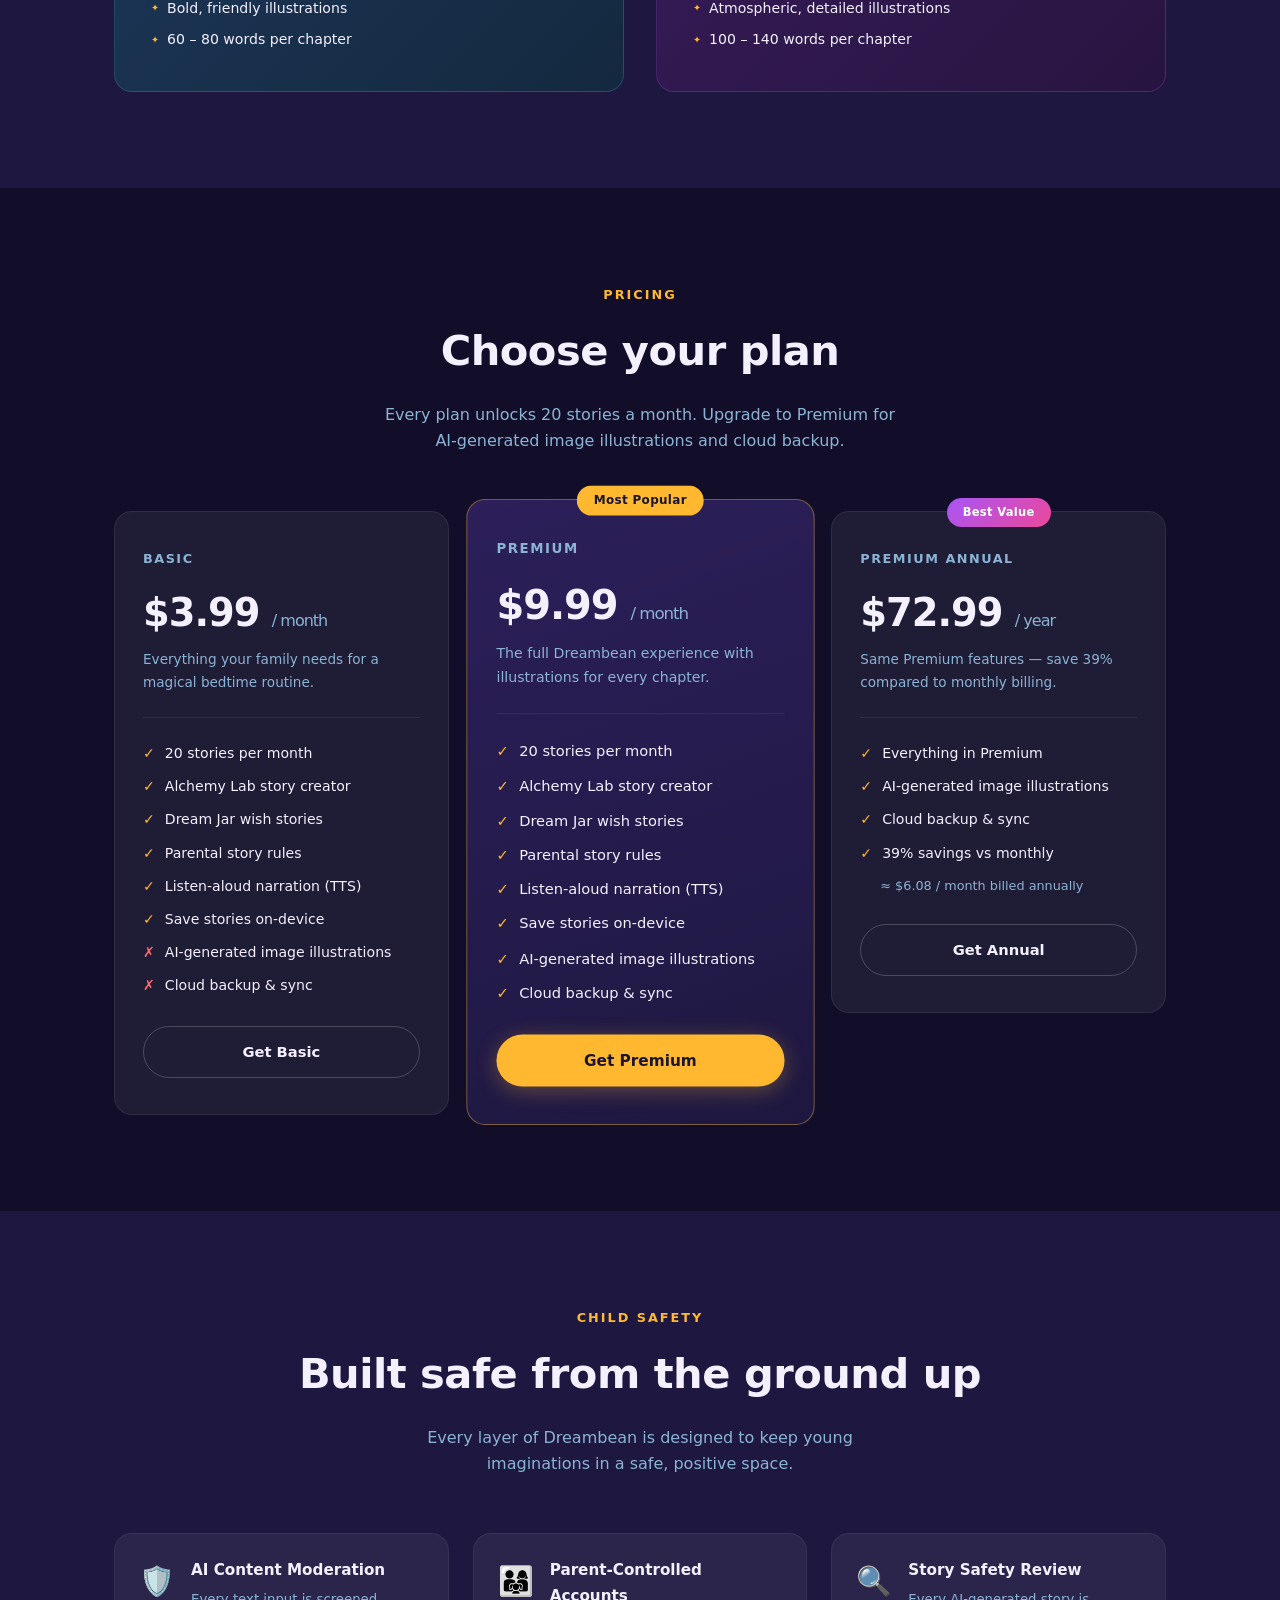
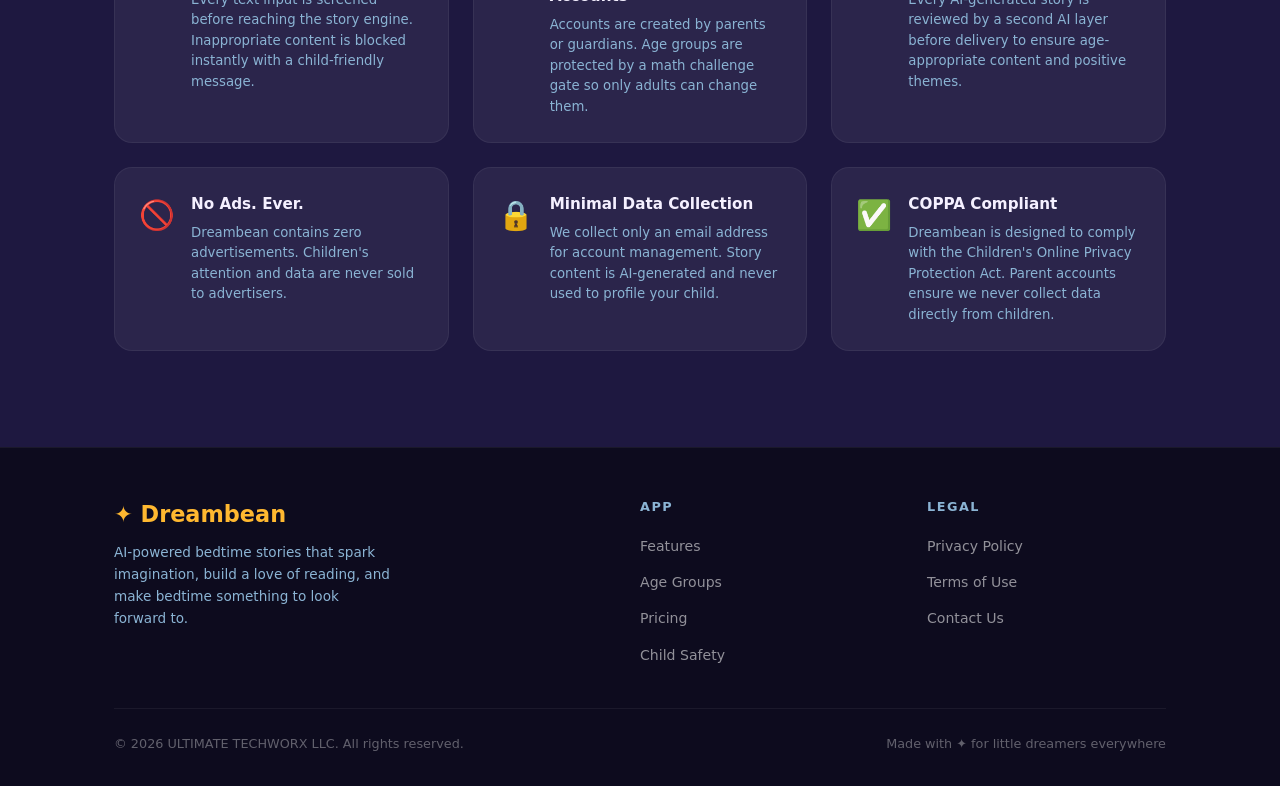
==== commit f7752f97: "Add castle branding to headers and favicon" ====
--- a/index.html
+++ b/index.html
@@ -4,7 +4,10 @@
   <meta charset="UTF-8" />
   <meta name="viewport" content="width=device-width, initial-scale=1.0" />
   <title>Dreambean — AI Bedtime Stories for Kids</title>
-  <link rel="mask-icon" href="/dreambean-logo.svg" color="#009C3E">
+  <link rel="icon" href="/assets/dreambean-castle.svg" type="image/svg+xml" />
+  <link rel="shortcut icon" href="/assets/dreambean-castle.svg" type="image/svg+xml" />
+  <link rel="apple-touch-icon" href="/assets/dreambean-castle.svg" />
+  <link rel="mask-icon" href="/assets/dreambean-castle.svg" color="#FFB830" />
   <style>
     /* ── Reset & base ── */
     *, *::before, *::after { box-sizing: border-box; margin: 0; padding: 0; }
@@ -73,10 +76,20 @@
     }
 
     .nav-logo {
+      display: inline-flex;
+      align-items: center;
+      gap: 10px;
       font-size: 1.35rem;
       font-weight: 800;
       letter-spacing: -0.5px;
       color: var(--amber);
+    }
+
+    .nav-logo-icon {
+      width: 34px;
+      height: 34px;
+      object-fit: contain;
+      flex: 0 0 auto;
     }
 
     .nav-links {
@@ -760,7 +773,10 @@
 <!-- NAV -->
 <nav>
   <div class="nav-inner">
-    <div class="nav-logo">✦ Dreambean</div>
+    <div class="nav-logo">
+      <img src="/assets/dreambean-castle.svg" alt="" class="nav-logo-icon" width="34" height="34">
+      <span>Dreambean</span>
+    </div>
     <ul class="nav-links">
       <li><a href="#features">Features</a></li>
       <li><a href="#ages">Age Groups</a></li>
@@ -1050,8 +1066,8 @@
       <div class="footer-col">
         <h4>Legal</h4>
         <ul>
-          <li><a href="/privacy-policy">Privacy Policy</a></li>
-          <li><a href="/terms-of-use">Terms of Use</a></li>
+          <li><a href="/privacy-policy.html">Privacy Policy</a></li>
+          <li><a href="/terms-of-use.html">Terms of Use</a></li>
           <li><a href="mailto:contact@uthings.io">Contact Us</a></li>
         </ul>
       </div>
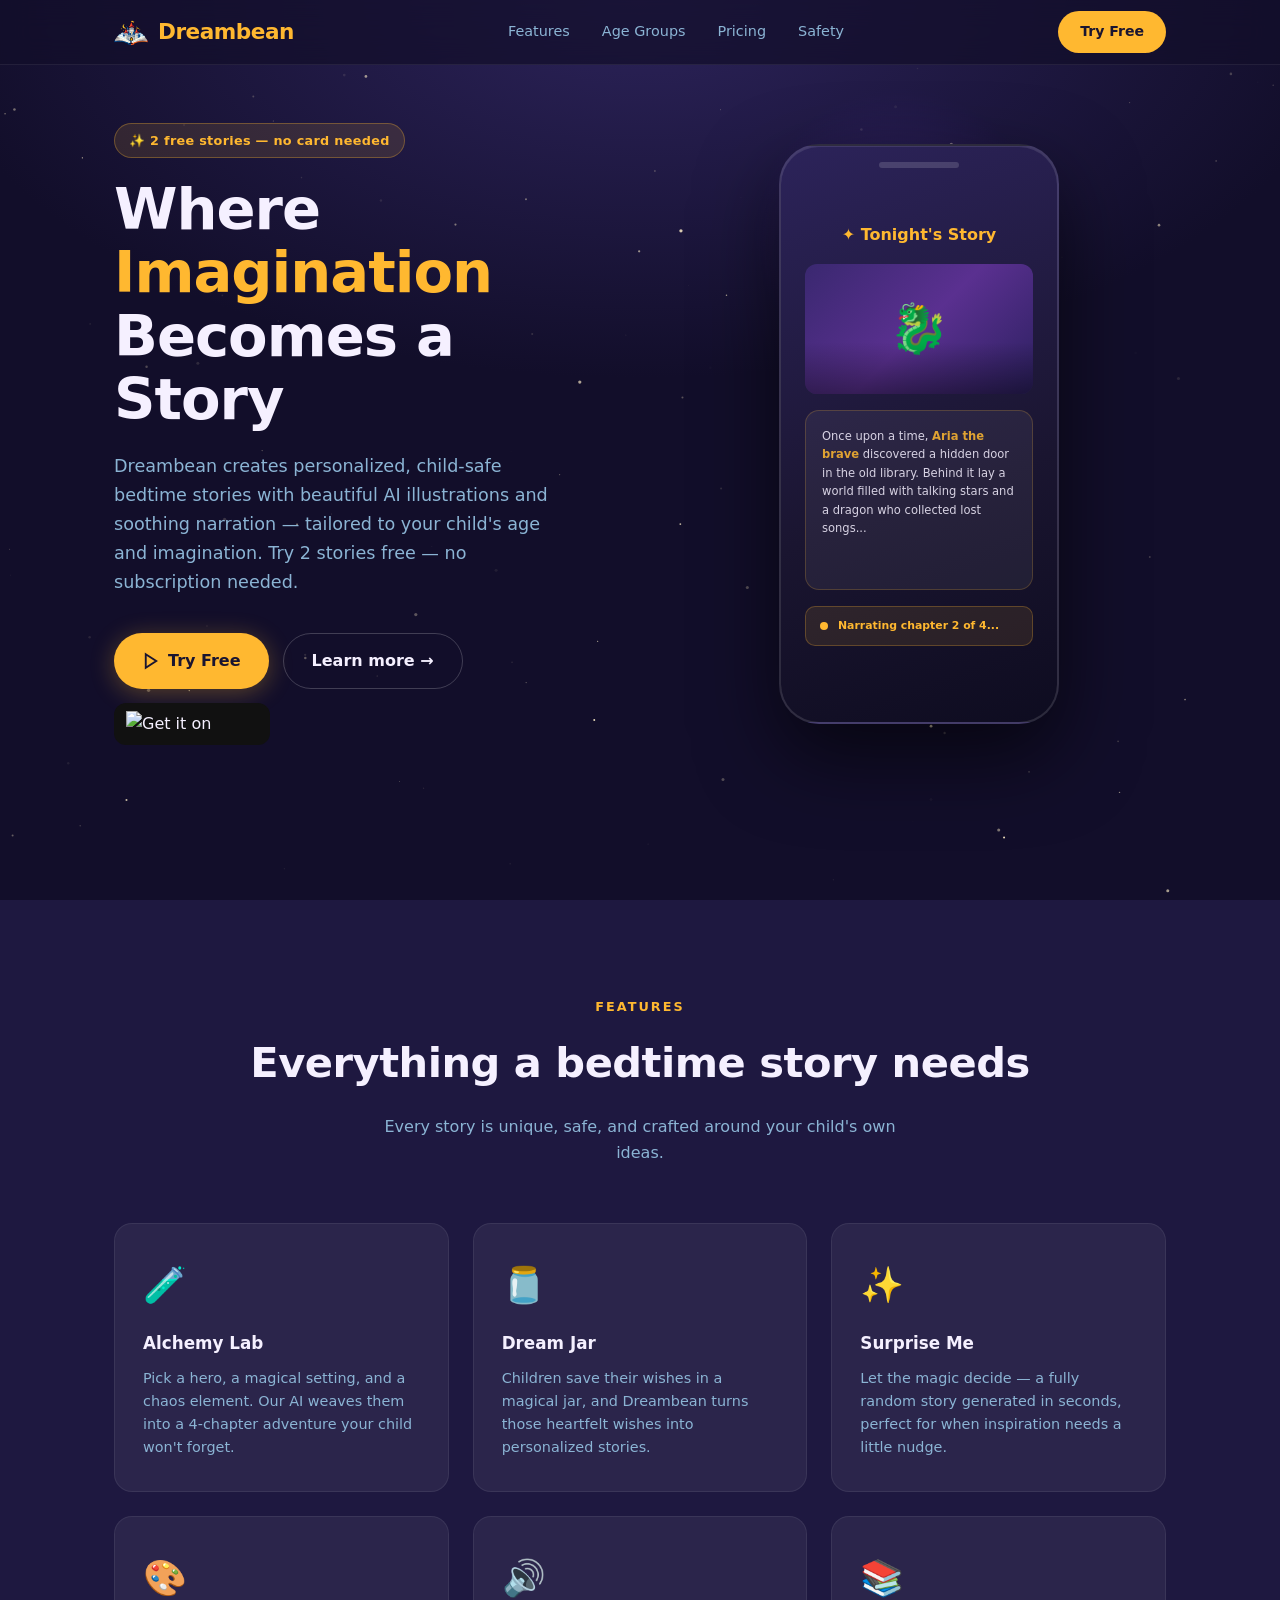
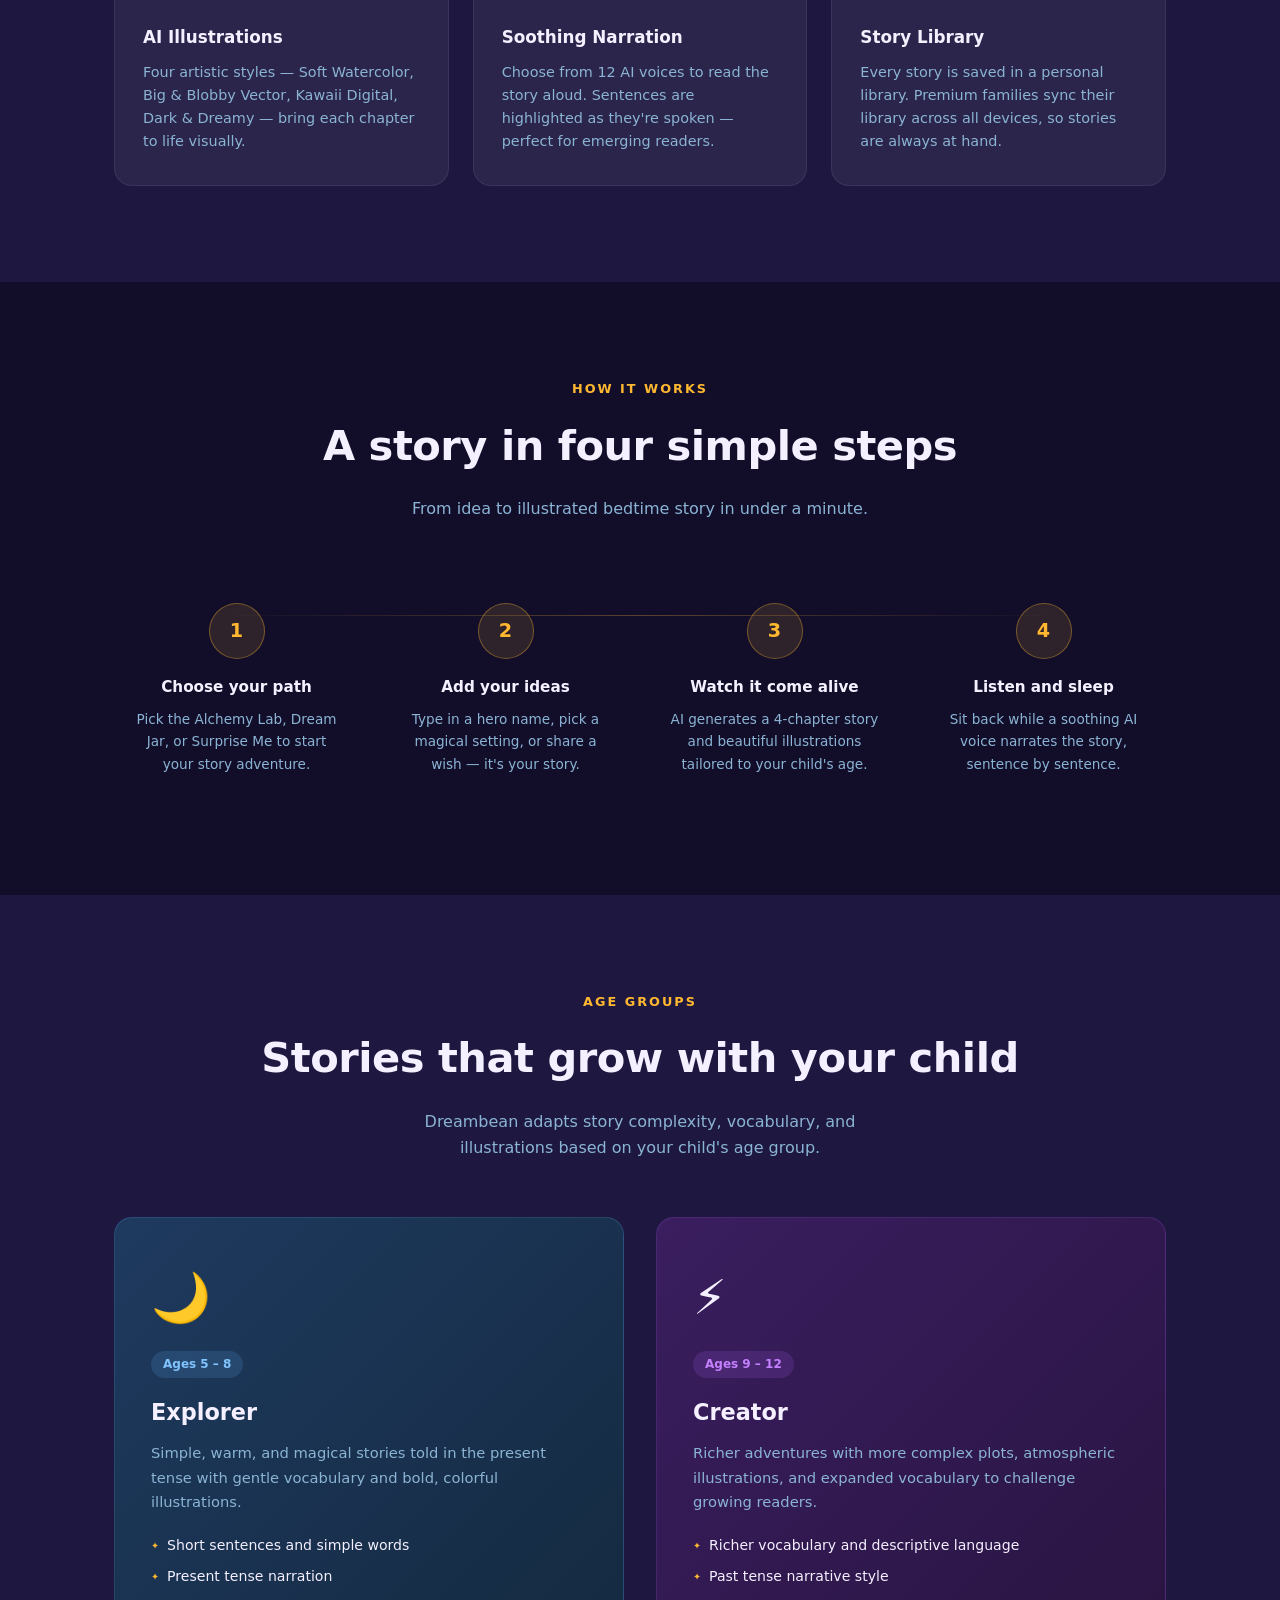
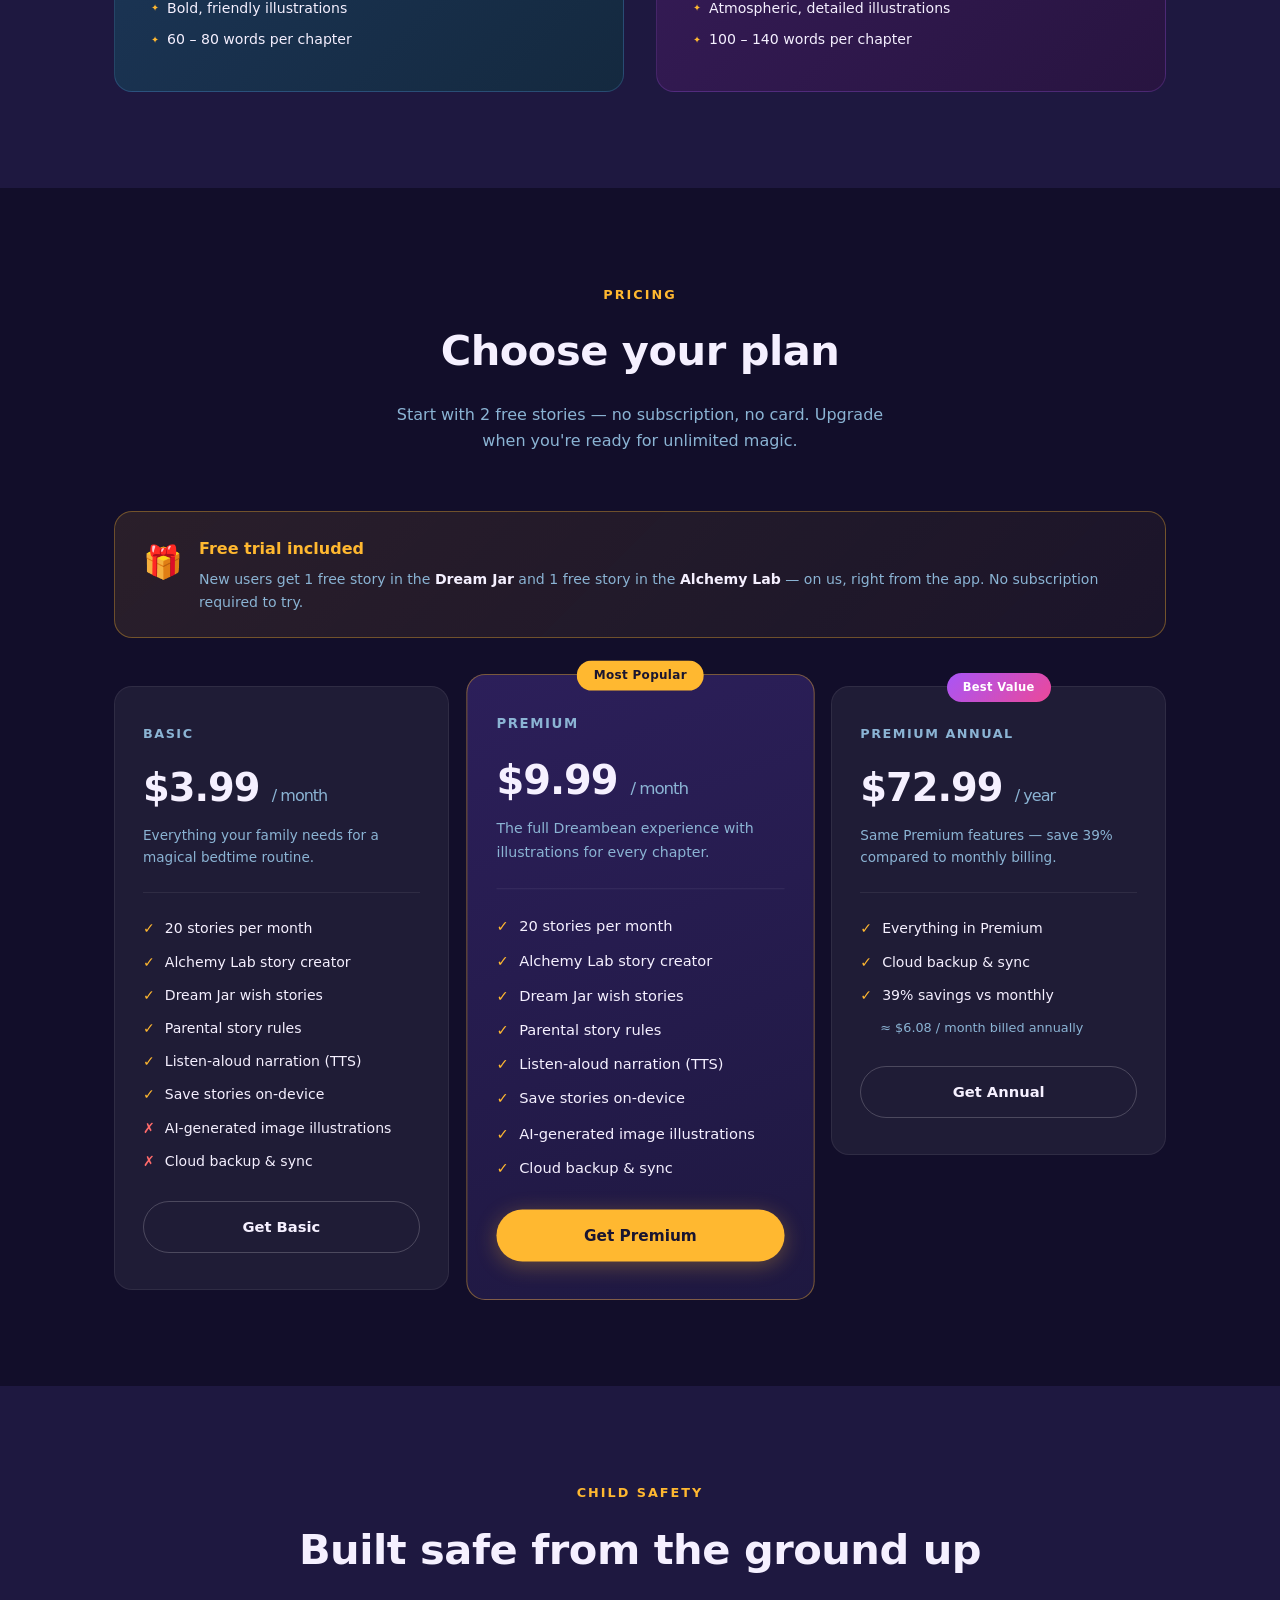
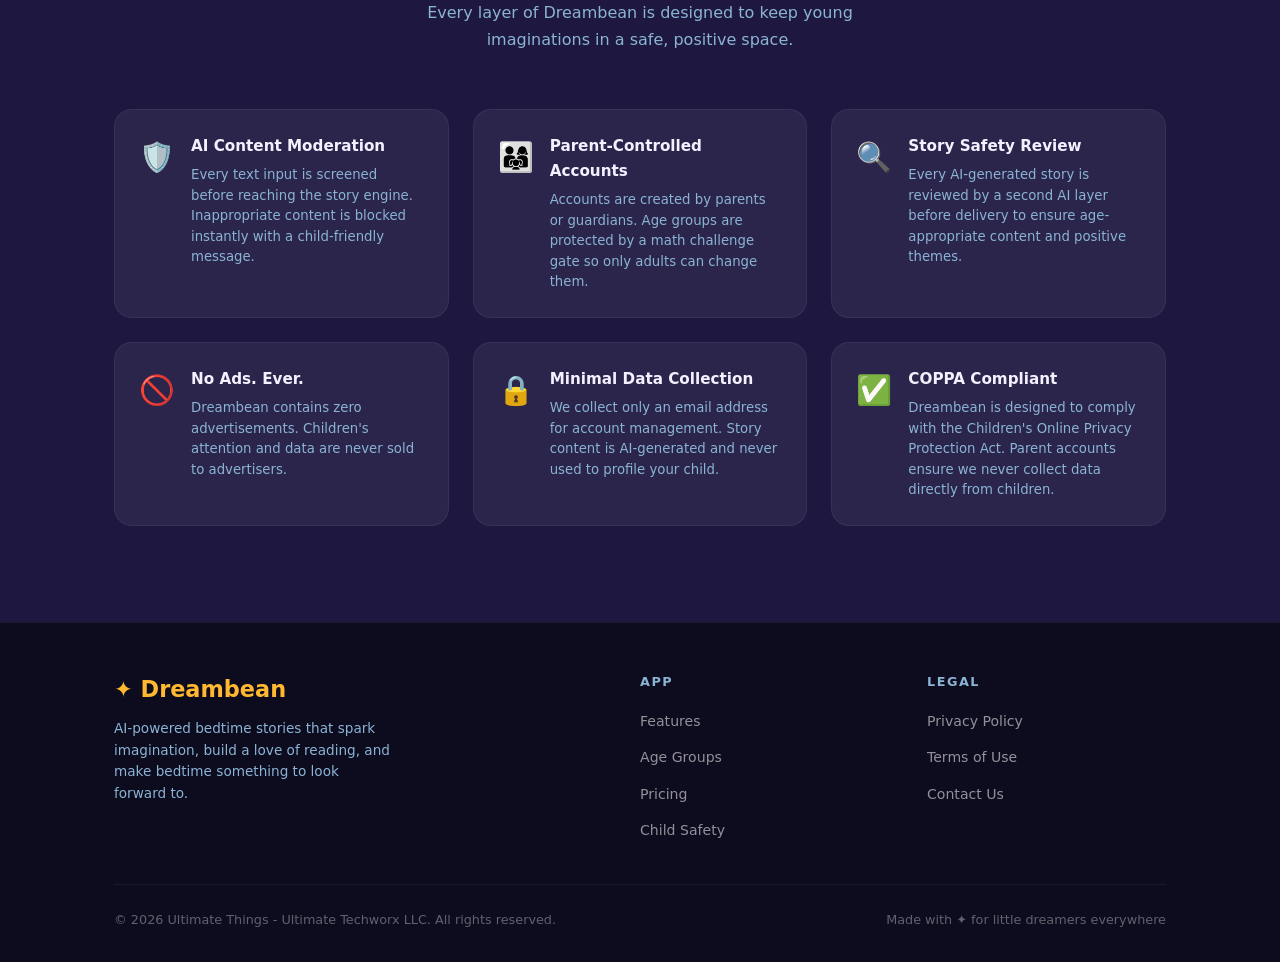
==== commit ce411459: "Update index.html - Fix Premium annual Remove "AI‑generated image illustrations" from annual plan it" ====
--- a/index.html
+++ b/index.html
@@ -4,10 +4,10 @@
   <meta charset="UTF-8" />
   <meta name="viewport" content="width=device-width, initial-scale=1.0" />
   <title>Dreambean — AI Bedtime Stories for Kids</title>
-  <link rel="icon" href="/assets/dreambean-castle.svg" type="image/svg+xml" />
-  <link rel="shortcut icon" href="/assets/dreambean-castle.svg" type="image/svg+xml" />
-  <link rel="apple-touch-icon" href="/assets/dreambean-castle.svg" />
-  <link rel="mask-icon" href="/assets/dreambean-castle.svg" color="#FFB830" />
+  <link rel="icon" href="assets/dreambean-castle.svg" type="image/svg+xml" />
+  <link rel="shortcut icon" href="assets/dreambean-castle.svg" type="image/svg+xml" />
+  <link rel="apple-touch-icon" href="assets/dreambean-castle.svg" />
+  <link rel="mask-icon" href="assets/dreambean-castle.svg" color="#FFB830" />
   <style>
     /* ── Reset & base ── */
     *, *::before, *::after { box-sizing: border-box; margin: 0; padding: 0; }
@@ -204,6 +204,27 @@
     .btn-secondary:hover {
       border-color: var(--amber);
       background: rgba(255,184,48,0.08);
+    }
+
+    .btn-play {
+      display: inline-flex;
+      align-items: center;
+      background: #111111;
+      padding: 8px 12px;
+      border-radius: 12px;
+      transition: transform .15s, box-shadow .2s;
+    }
+
+    .btn-play:hover {
+      transform: translateY(-1px);
+      box-shadow: 0 8px 24px rgba(0,0,0,0.35);
+    }
+
+    .btn-play-icon {
+      width: 132px;
+      height: auto;
+      display: block;
+      flex: 0 0 auto;
     }
 
     /* Phone mockup */
@@ -638,6 +659,40 @@
 
     .plan-btn.outline:hover { border-color: var(--amber); background: rgba(255,184,48,0.08); }
 
+    /* ── TRIAL BANNER ── */
+    .trial-banner {
+      display: flex;
+      align-items: flex-start;
+      gap: 16px;
+      background: linear-gradient(135deg, rgba(255,184,48,0.1) 0%, rgba(255,184,48,0.04) 100%);
+      border: 1px solid rgba(255,184,48,0.35);
+      border-radius: var(--radius);
+      padding: 24px 28px;
+      margin-bottom: 48px;
+    }
+
+    .trial-icon { font-size: 2rem; flex-shrink: 0; }
+
+    .trial-banner strong {
+      display: block;
+      font-size: 1rem;
+      font-weight: 700;
+      color: var(--amber);
+      margin-bottom: 6px;
+    }
+
+    .trial-banner p {
+      font-size: 0.88rem;
+      color: var(--mist);
+      line-height: 1.6;
+    }
+
+    .trial-banner p em {
+      color: var(--soft-white);
+      font-style: normal;
+      font-weight: 600;
+    }
+
     /* ── SAFETY ── */
     .safety { background: var(--cave); }
 
@@ -774,7 +829,7 @@
 <nav>
   <div class="nav-inner">
     <div class="nav-logo">
-      <img src="/assets/dreambean-castle.svg" alt="" class="nav-logo-icon" width="34" height="34">
+      <img src="assets/dreambean-castle.svg" alt="" class="nav-logo-icon" width="34" height="34">
       <span>Dreambean</span>
     </div>
     <ul class="nav-links">
@@ -783,7 +838,7 @@
       <li><a href="#pricing">Pricing</a></li>
       <li><a href="#safety">Safety</a></li>
     </ul>
-    <a href="#pricing" class="nav-cta">Get Started</a>
+    <a href="#pricing" class="nav-cta">Try Free</a>
   </div>
 </nav>
 
@@ -792,16 +847,19 @@
   <div class="container">
     <div class="hero-inner">
       <div>
-        <div class="hero-badge">✨ AI-Powered Bedtime Stories</div>
+        <div class="hero-badge">✨ 2 free stories — no card needed</div>
         <h1>Where <span>Imagination</span><br>Becomes a Story</h1>
-        <p>Dreambean creates personalized, child-safe bedtime stories with beautiful AI illustrations and soothing narration — tailored to your child's age and imagination.</p>
+        <p>Dreambean creates personalized, child-safe bedtime stories with beautiful AI illustrations and soothing narration — tailored to your child's age and imagination. Try 2 stories free — no subscription needed.</p>
         <div class="hero-buttons">
           <a href="#pricing" class="btn-primary">
             <svg width="18" height="18" viewBox="0 0 24 24" fill="none" stroke="currentColor" stroke-width="2.5"><path d="M5 3l14 9-14 9V3z"/></svg>
-            Start Free
+            Try Free
           </a>
           <a href="#features" class="btn-secondary">
             Learn more →
+          </a>
+          <a href="https://play.google.com/store/apps/details?id=ai.dreambean.app&amp;pcampaignid=web_share" class="btn-play" target="_blank" rel="noopener noreferrer">
+            <img src="assets/google-play-logo.svg" alt="Get it on Google Play" class="btn-play-icon" width="132" height="26">
           </a>
         </div>
       </div>
@@ -906,7 +964,7 @@
     <div class="ages-grid">
       <div class="age-card explorer">
         <span class="age-emoji">🌙</span>
-        <div class="age-tag">Ages 4 – 7</div>
+        <div class="age-tag">Ages 5 – 8</div>
         <h3>Explorer</h3>
         <p>Simple, warm, and magical stories told in the present tense with gentle vocabulary and bold, colorful illustrations.</p>
         <ul class="age-features">
@@ -918,7 +976,7 @@
       </div>
       <div class="age-card creator">
         <span class="age-emoji">⚡</span>
-        <div class="age-tag">Ages 8 – 12</div>
+        <div class="age-tag">Ages 9 – 12</div>
         <h3>Creator</h3>
         <p>Richer adventures with more complex plots, atmospheric illustrations, and expanded vocabulary to challenge growing readers.</p>
         <ul class="age-features">
@@ -937,7 +995,16 @@
   <div class="container">
     <div class="section-label">Pricing</div>
     <h2 class="section-title">Choose your plan</h2>
-    <p class="section-sub">Every plan unlocks 20 stories a month. Upgrade to Premium for AI‑generated image illustrations and cloud backup.</p>
+    <p class="section-sub">Start with 2 free stories — no subscription, no card. Upgrade when you're ready for unlimited magic.</p>
+
+    <div class="trial-banner">
+      <span class="trial-icon">🎁</span>
+      <div>
+        <strong>Free trial included</strong>
+        <p>New users get 1 free story in the <em>Dream Jar</em> and 1 free story in the <em>Alchemy Lab</em> — on us, right from the app. No subscription required to try.</p>
+      </div>
+    </div>
+
     <div class="pricing-grid">
       <div class="plan-card">
         <div class="plan-name">Basic</div>
@@ -982,7 +1049,6 @@
         <div class="plan-divider"></div>
         <ul class="plan-features">
           <li><span class="check">✓</span> Everything in Premium</li>
-          <li><span class="check">✓</span> AI‑generated image illustrations</li>
           <li><span class="check">✓</span> Cloud backup &amp; sync</li>
           <li><span class="check">✓</span> 39% savings vs monthly</li>
           <li style="font-size:0.8rem;color:var(--mist);padding-left:20px;">≈ $6.08 / month billed annually</li>
@@ -1066,14 +1132,14 @@
       <div class="footer-col">
         <h4>Legal</h4>
         <ul>
-          <li><a href="/privacy-policy.html">Privacy Policy</a></li>
-          <li><a href="/terms-of-use.html">Terms of Use</a></li>
-          <li><a href="mailto:contact@uthings.io">Contact Us</a></li>
+          <li><a href="privacy-policy.html">Privacy Policy</a></li>
+          <li><a href="terms-of-use.html">Terms of Use</a></li>
+          <li><a href="contact.html">Contact Us</a></li>
         </ul>
       </div>
     </div>
     <div class="footer-bottom">
-      <p>© 2026 ULTIMATE TECHWORX LLC. All rights reserved.</p>
+      <p>© 2026 Ultimate Things - Ultimate Techworx LLC. All rights reserved.</p>
       <p>Made with ✦ for little dreamers everywhere</p>
     </div>
   </div>
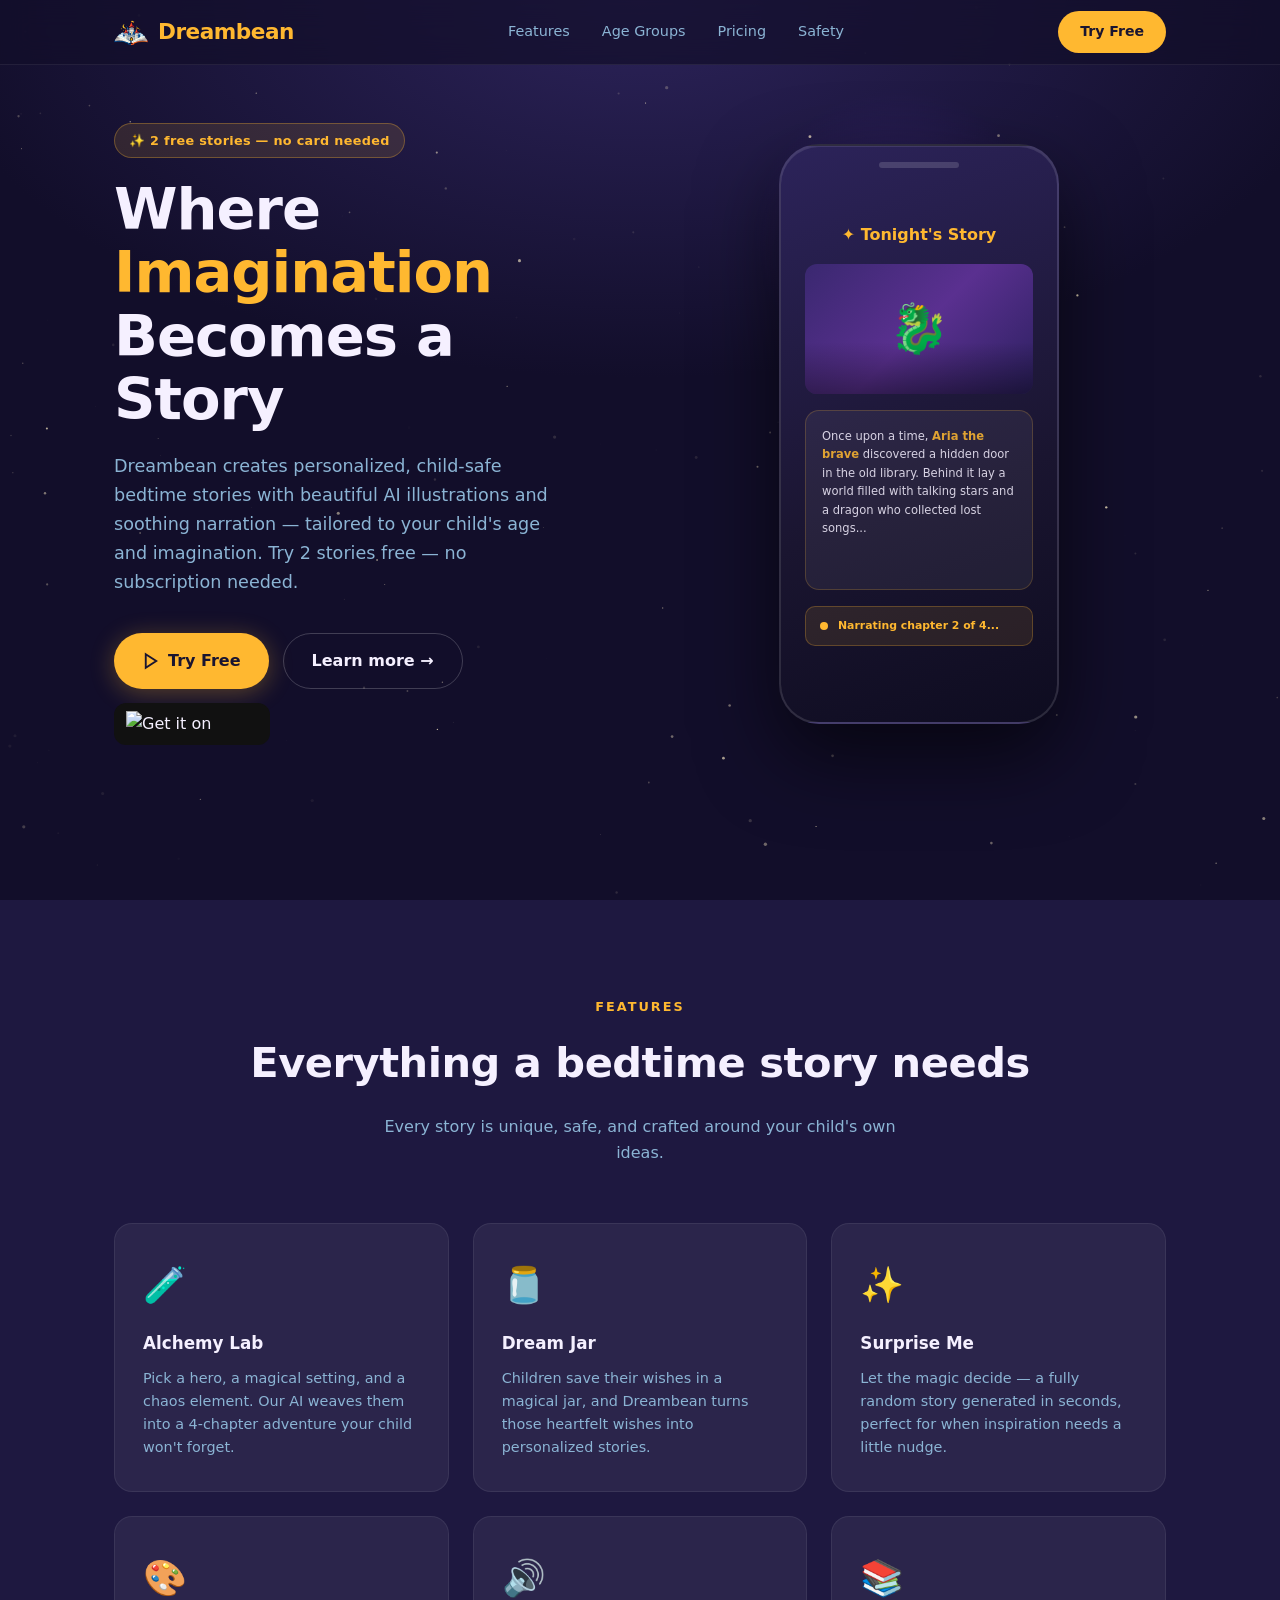
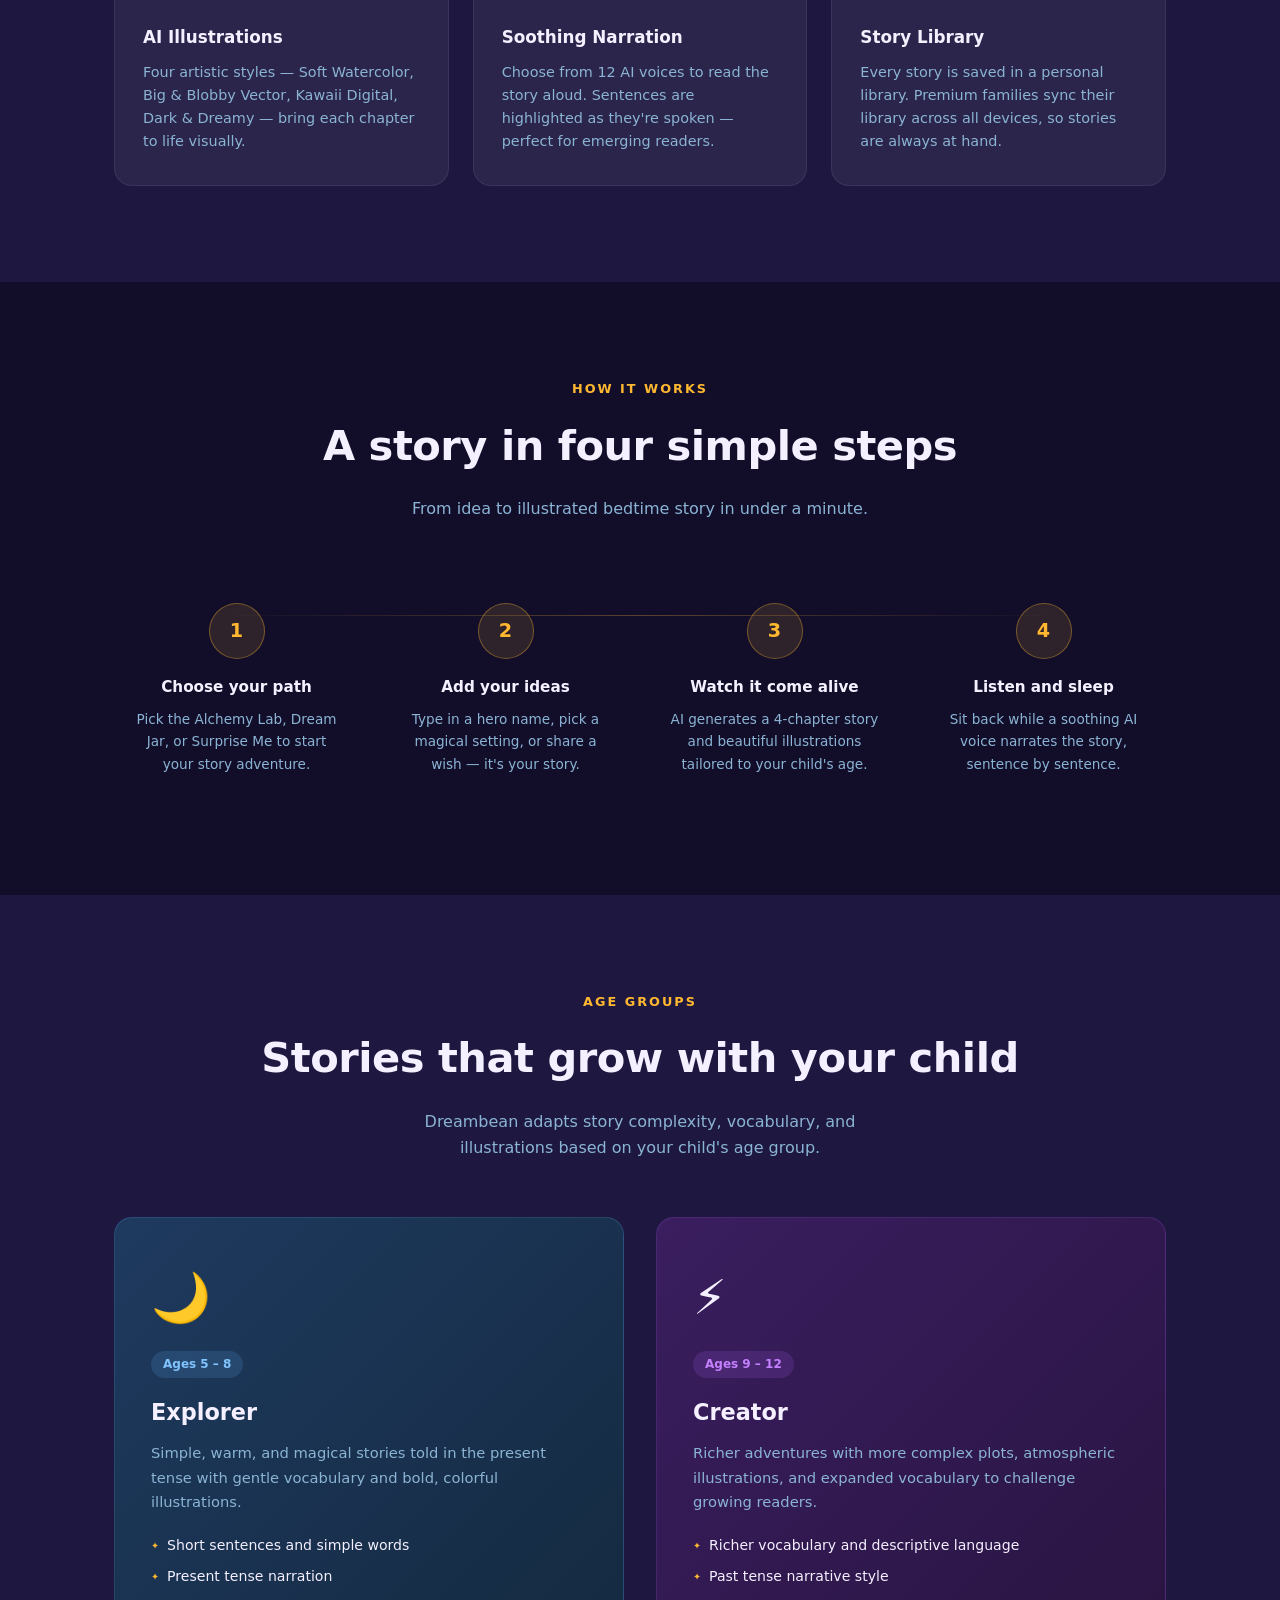
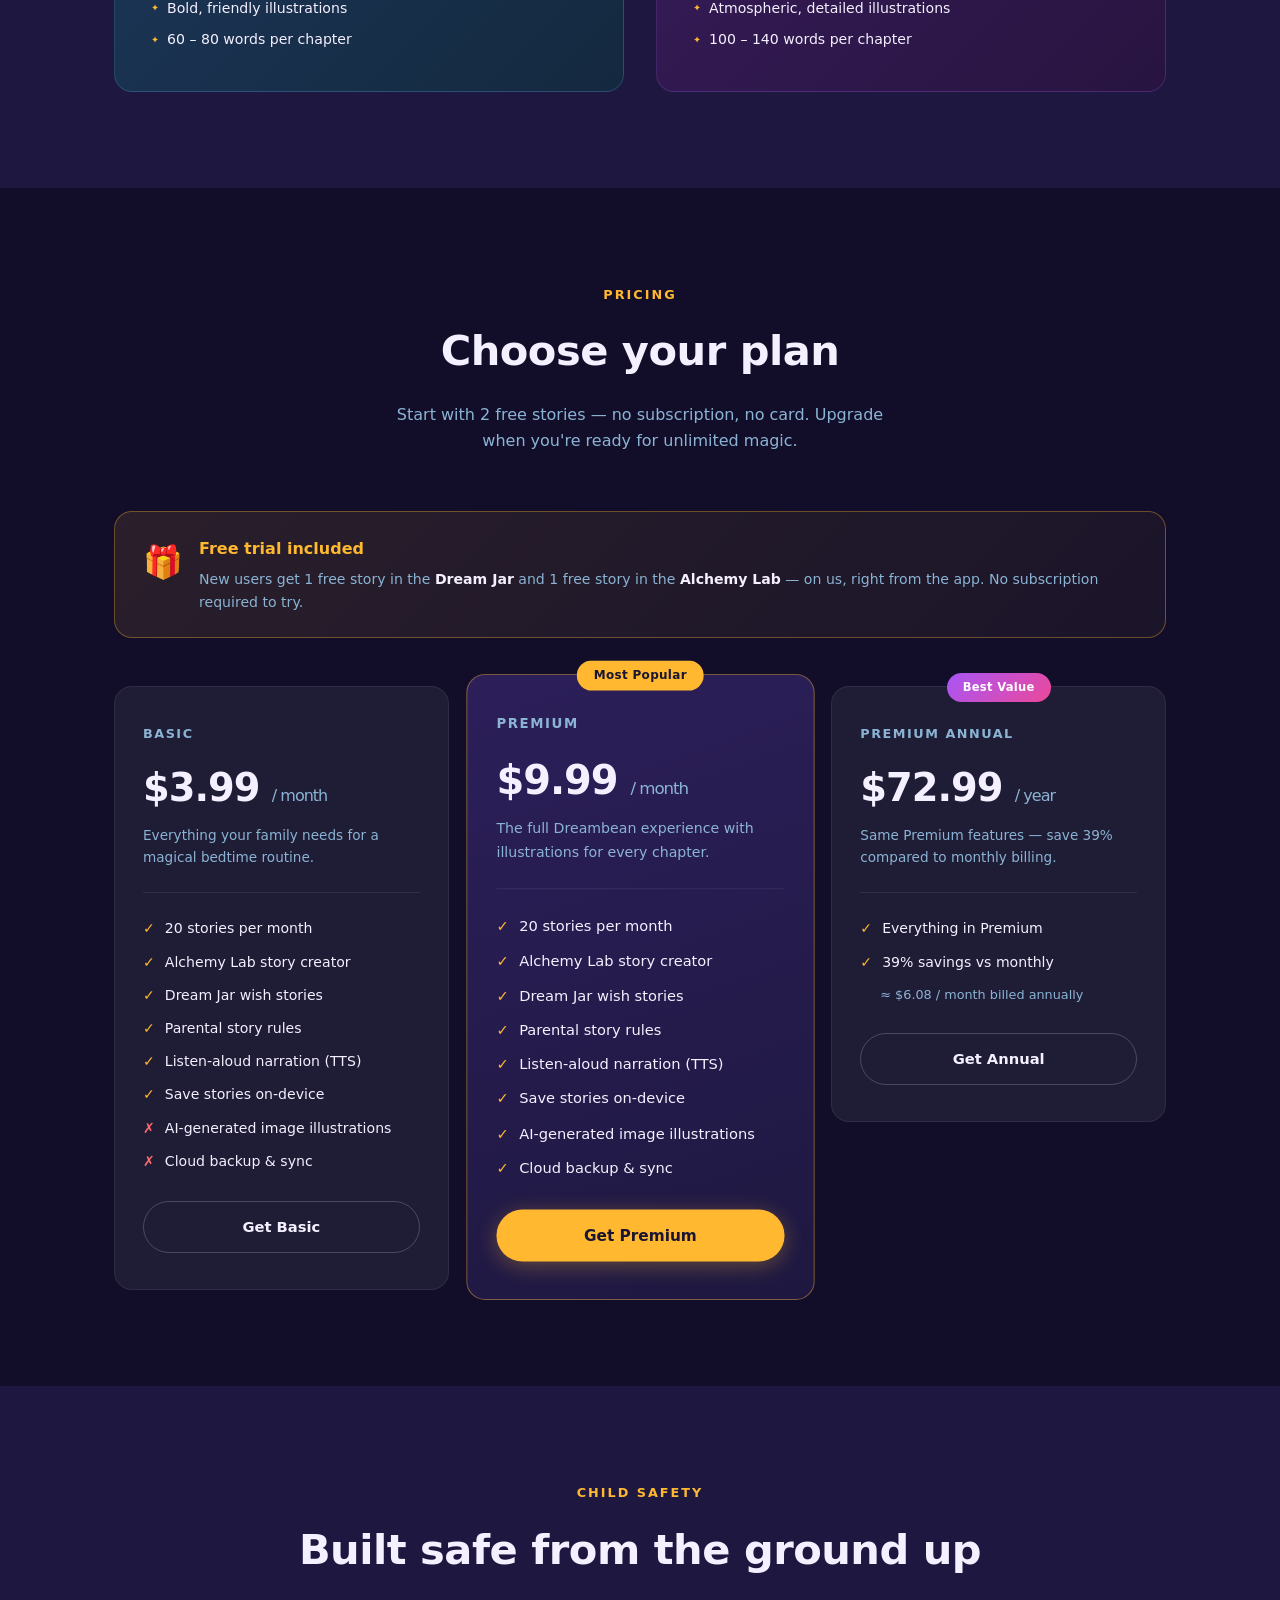
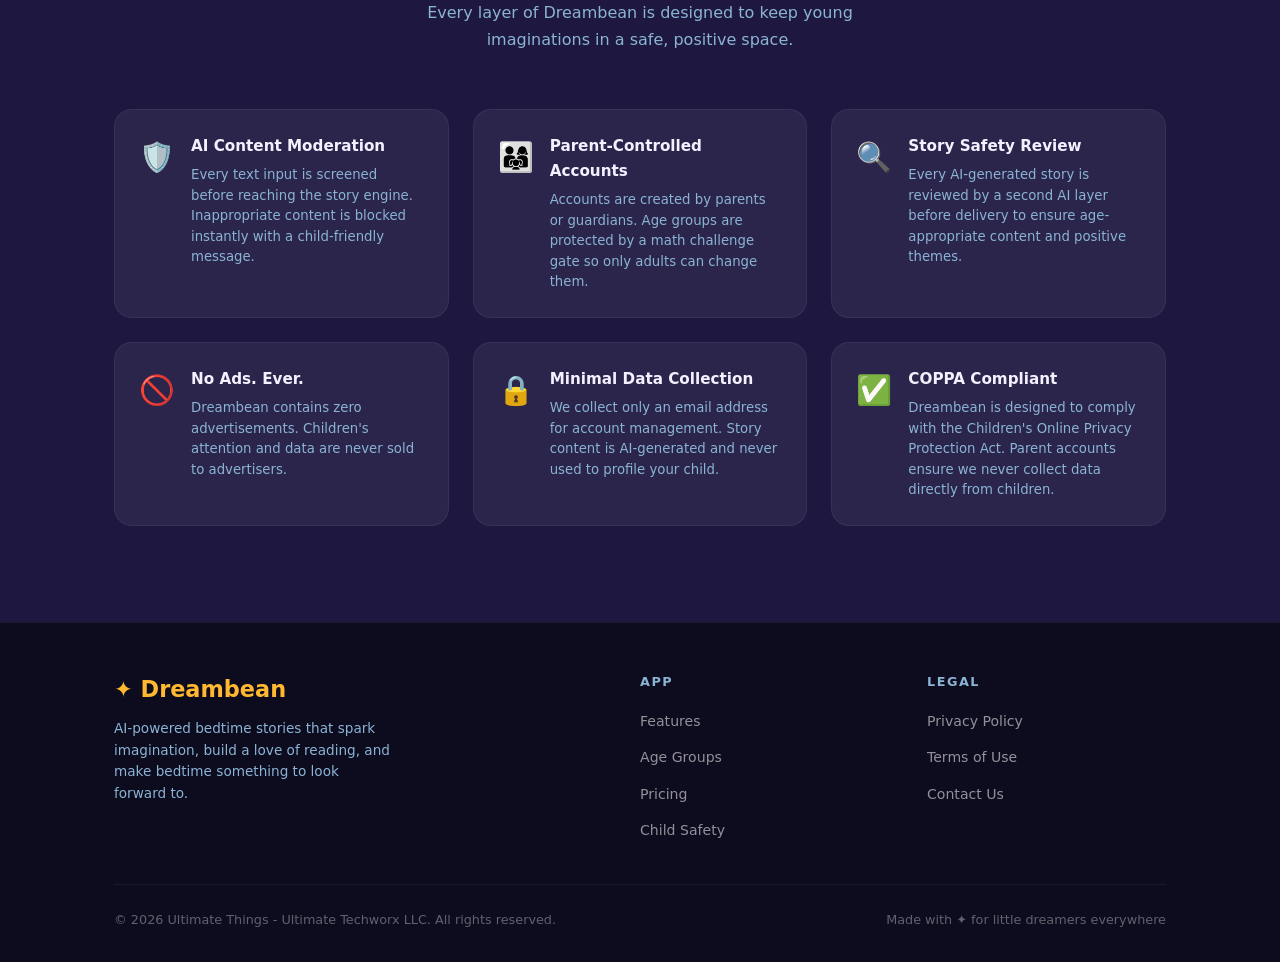
==== commit 87185e95: "Update index.html "Cloud backup & sync" removed from Annual plan as it is implicitly included from p" ====
--- a/index.html
+++ b/index.html
@@ -1049,7 +1049,6 @@
         <div class="plan-divider"></div>
         <ul class="plan-features">
           <li><span class="check">✓</span> Everything in Premium</li>
-          <li><span class="check">✓</span> Cloud backup &amp; sync</li>
           <li><span class="check">✓</span> 39% savings vs monthly</li>
           <li style="font-size:0.8rem;color:var(--mist);padding-left:20px;">≈ $6.08 / month billed annually</li>
         </ul>
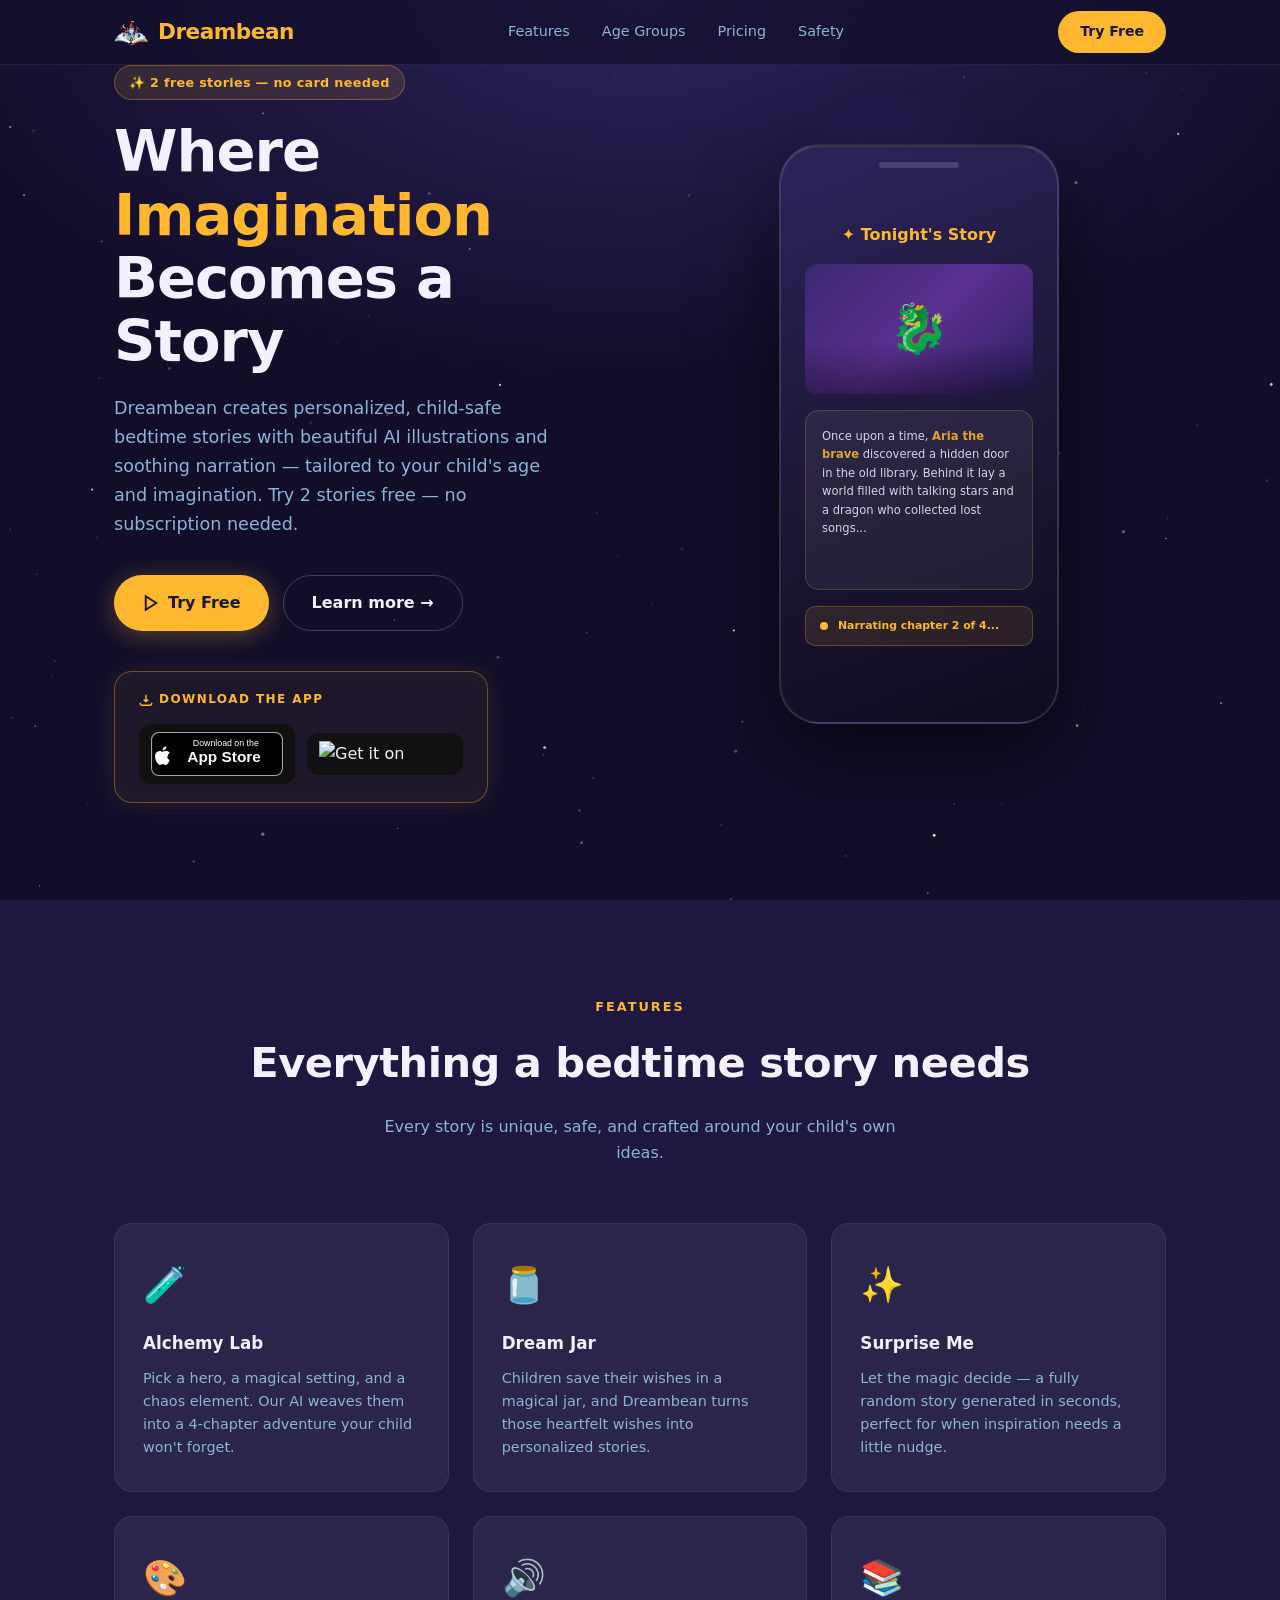
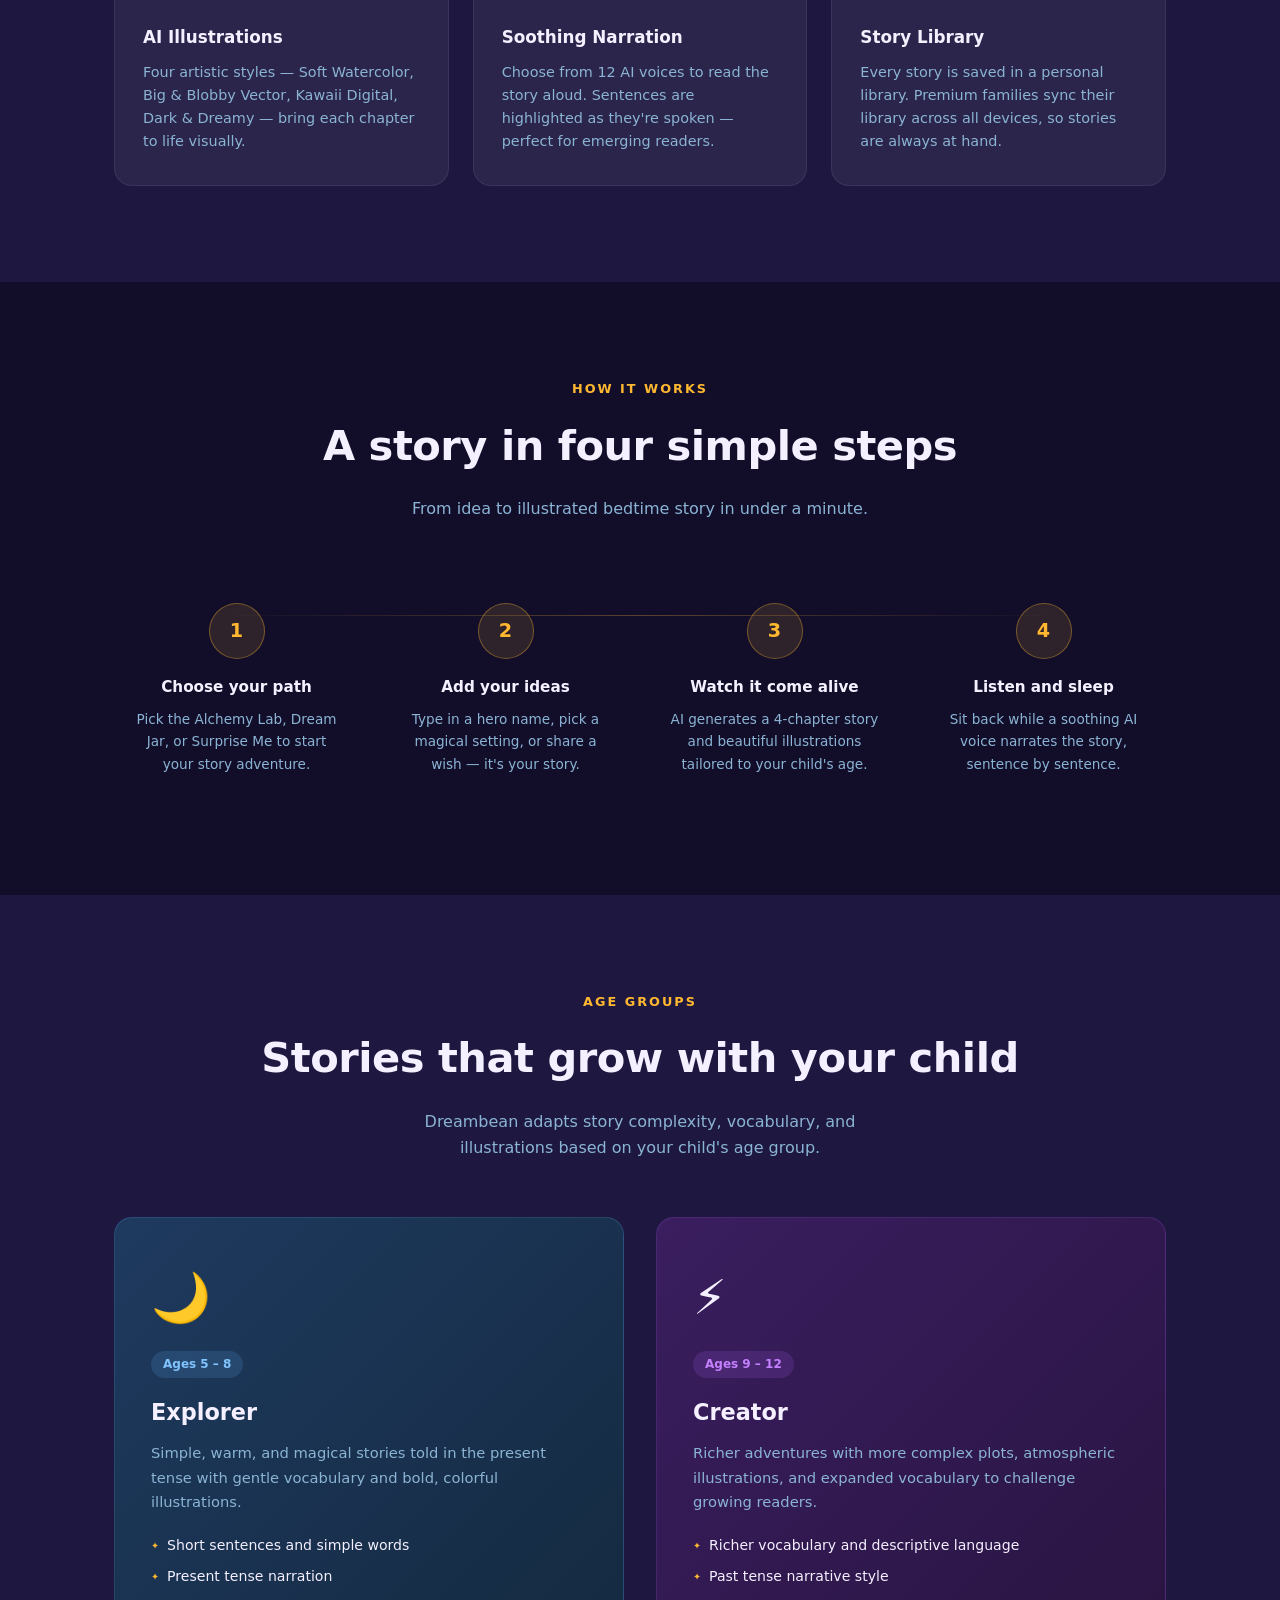
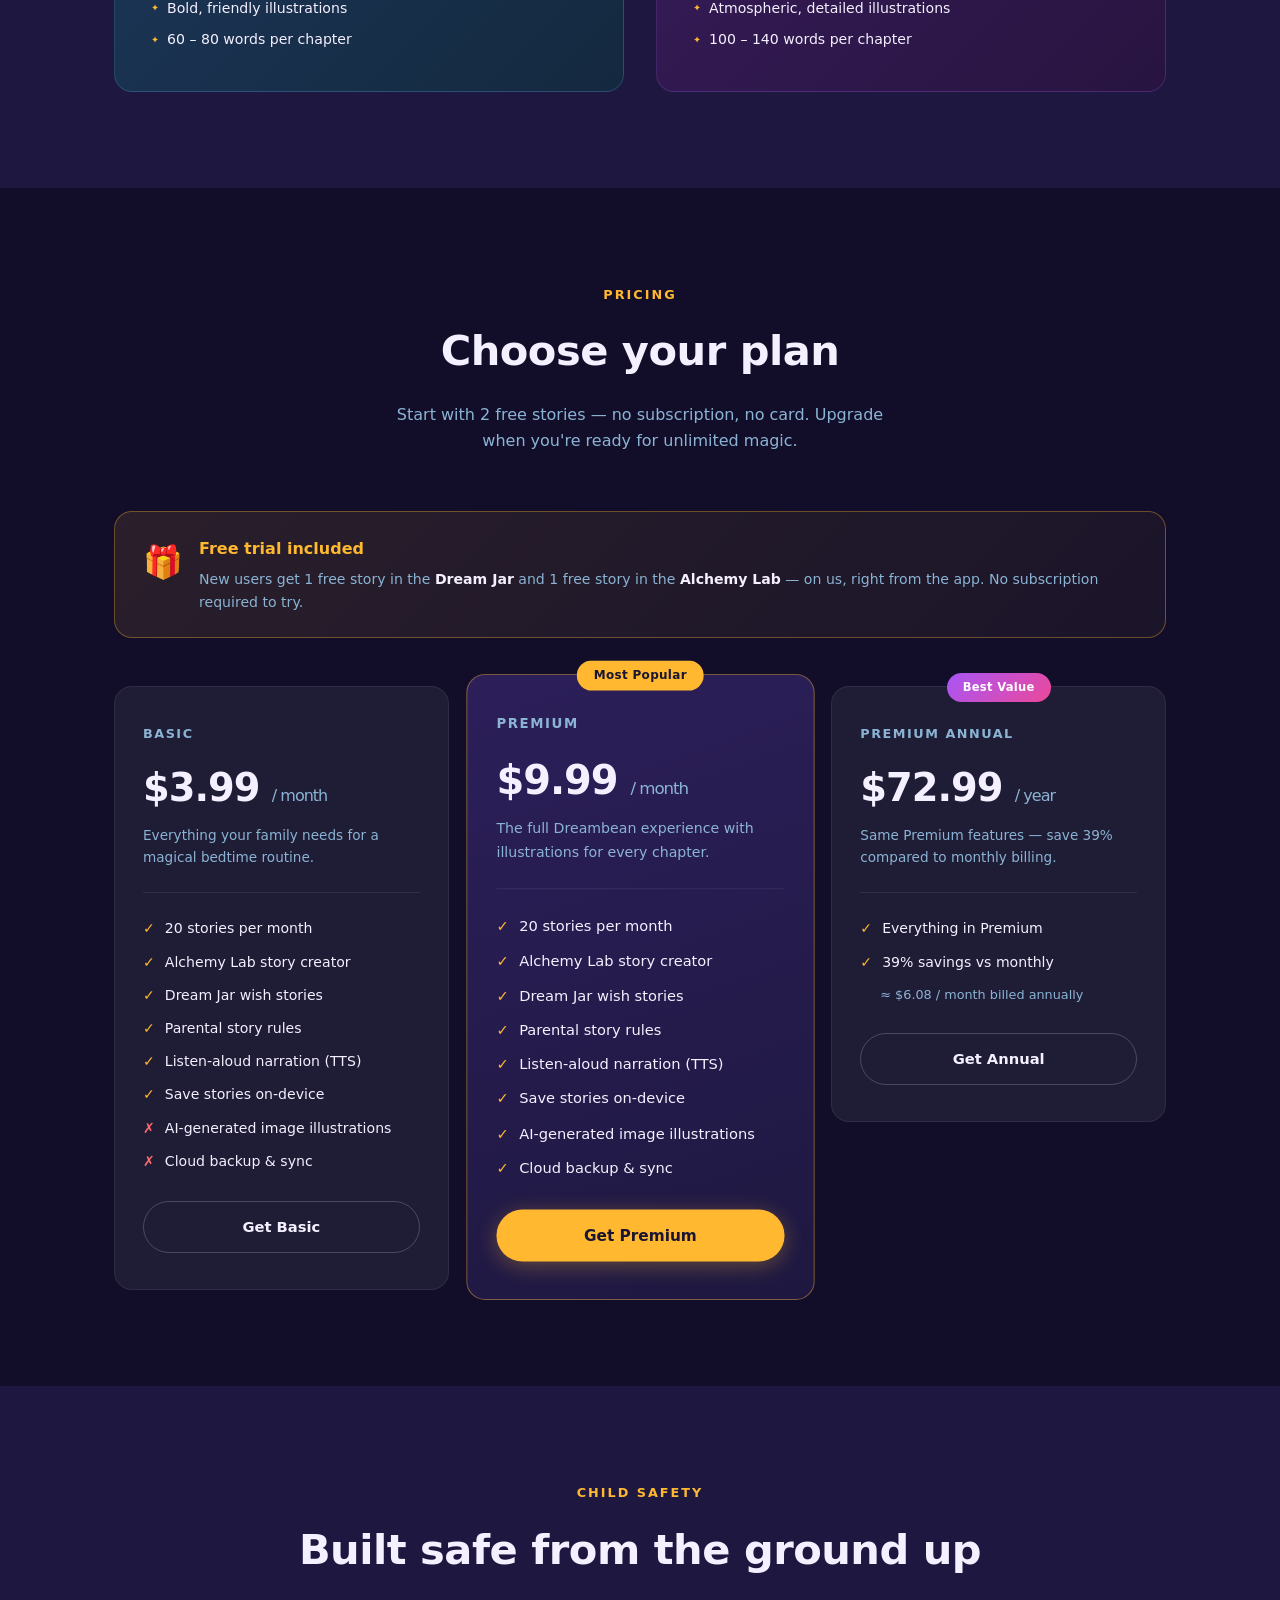
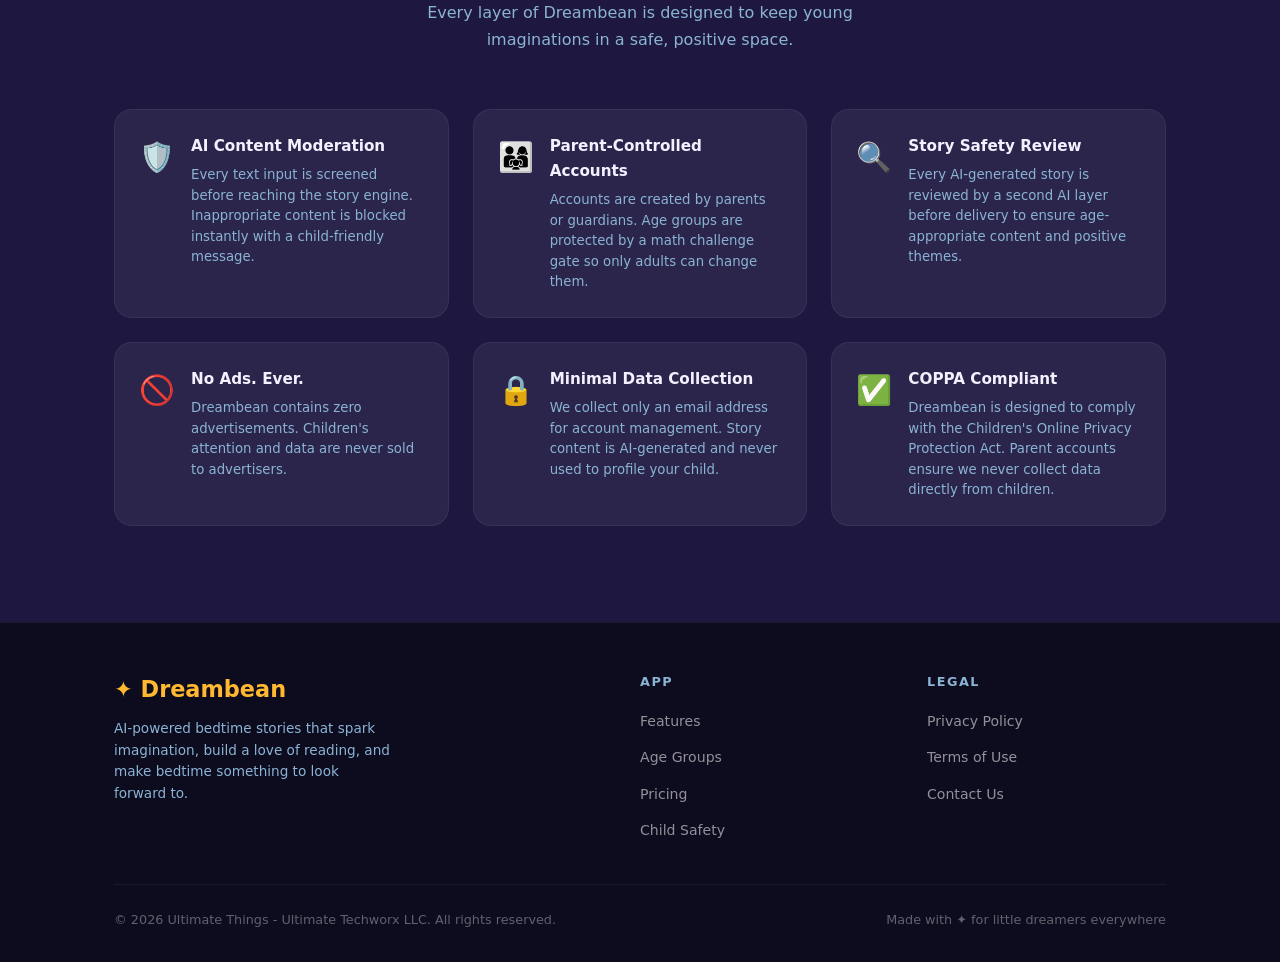
==== commit 05ee97f4: "Add Apple store link - Amber glowing border with subtle background tint - "↓ Download the App" label" ====
--- a/index.html
+++ b/index.html
@@ -168,6 +168,37 @@
       flex-wrap: wrap;
     }
 
+    .hero-store-badges {
+      margin-top: 40px;
+      display: inline-flex;
+      flex-direction: column;
+      align-items: flex-start;
+      gap: 14px;
+      padding: 18px 24px;
+      border-radius: 18px;
+      border: 1.5px solid rgba(255,184,48,0.35);
+      background: rgba(255,184,48,0.05);
+      box-shadow: 0 0 28px rgba(255,184,48,0.1), inset 0 0 20px rgba(255,184,48,0.04);
+    }
+
+    .hero-store-badges-label {
+      font-size: 0.75rem;
+      font-weight: 700;
+      letter-spacing: 0.12em;
+      text-transform: uppercase;
+      color: var(--amber);
+      display: flex;
+      align-items: center;
+      gap: 6px;
+    }
+
+    .hero-store-badges-row {
+      display: flex;
+      align-items: center;
+      gap: 12px;
+      flex-wrap: wrap;
+    }
+
     .btn-primary {
       display: inline-flex;
       align-items: center;
@@ -801,6 +832,8 @@
       .hero-inner { grid-template-columns: 1fr; text-align: center; }
       .hero p { margin: 0 auto 36px; }
       .hero-buttons { justify-content: center; }
+      .hero-store-badges { align-items: center; }
+      .hero-store-badges-row { justify-content: center; }
       .hero-visual { display: none; }
       .features-grid { grid-template-columns: 1fr 1fr; }
       .steps { grid-template-columns: 1fr 1fr; }
@@ -858,9 +891,20 @@
           <a href="#features" class="btn-secondary">
             Learn more →
           </a>
-          <a href="https://play.google.com/store/apps/details?id=ai.dreambean.app&amp;pcampaignid=web_share" class="btn-play" target="_blank" rel="noopener noreferrer">
-            <img src="assets/google-play-logo.svg" alt="Get it on Google Play" class="btn-play-icon" width="132" height="26">
-          </a>
+        </div>
+        <div class="hero-store-badges">
+          <span class="hero-store-badges-label">
+            <svg width="14" height="14" viewBox="0 0 24 24" fill="none" stroke="currentColor" stroke-width="2.5"><path d="M12 15V3m0 12l-4-4m4 4l4-4M2 17l.621 2.485A2 2 0 004.561 21h14.878a2 2 0 001.94-1.515L22 17"/></svg>
+            Download the App
+          </span>
+          <div class="hero-store-badges-row">
+            <a href="https://apps.apple.com/us/app/dreambean-ai-bedtime-story/id6769146269" class="btn-play" target="_blank" rel="noopener noreferrer">
+              <img src="assets/app-store-logo.svg" alt="Download on the App Store" class="btn-play-icon" width="120" height="40">
+            </a>
+            <a href="https://play.google.com/store/apps/details?id=ai.dreambean.app&amp;pcampaignid=web_share" class="btn-play" target="_blank" rel="noopener noreferrer">
+              <img src="assets/google-play-logo.svg" alt="Get it on Google Play" class="btn-play-icon" width="132" height="26">
+            </a>
+          </div>
         </div>
       </div>
       <div class="hero-visual">
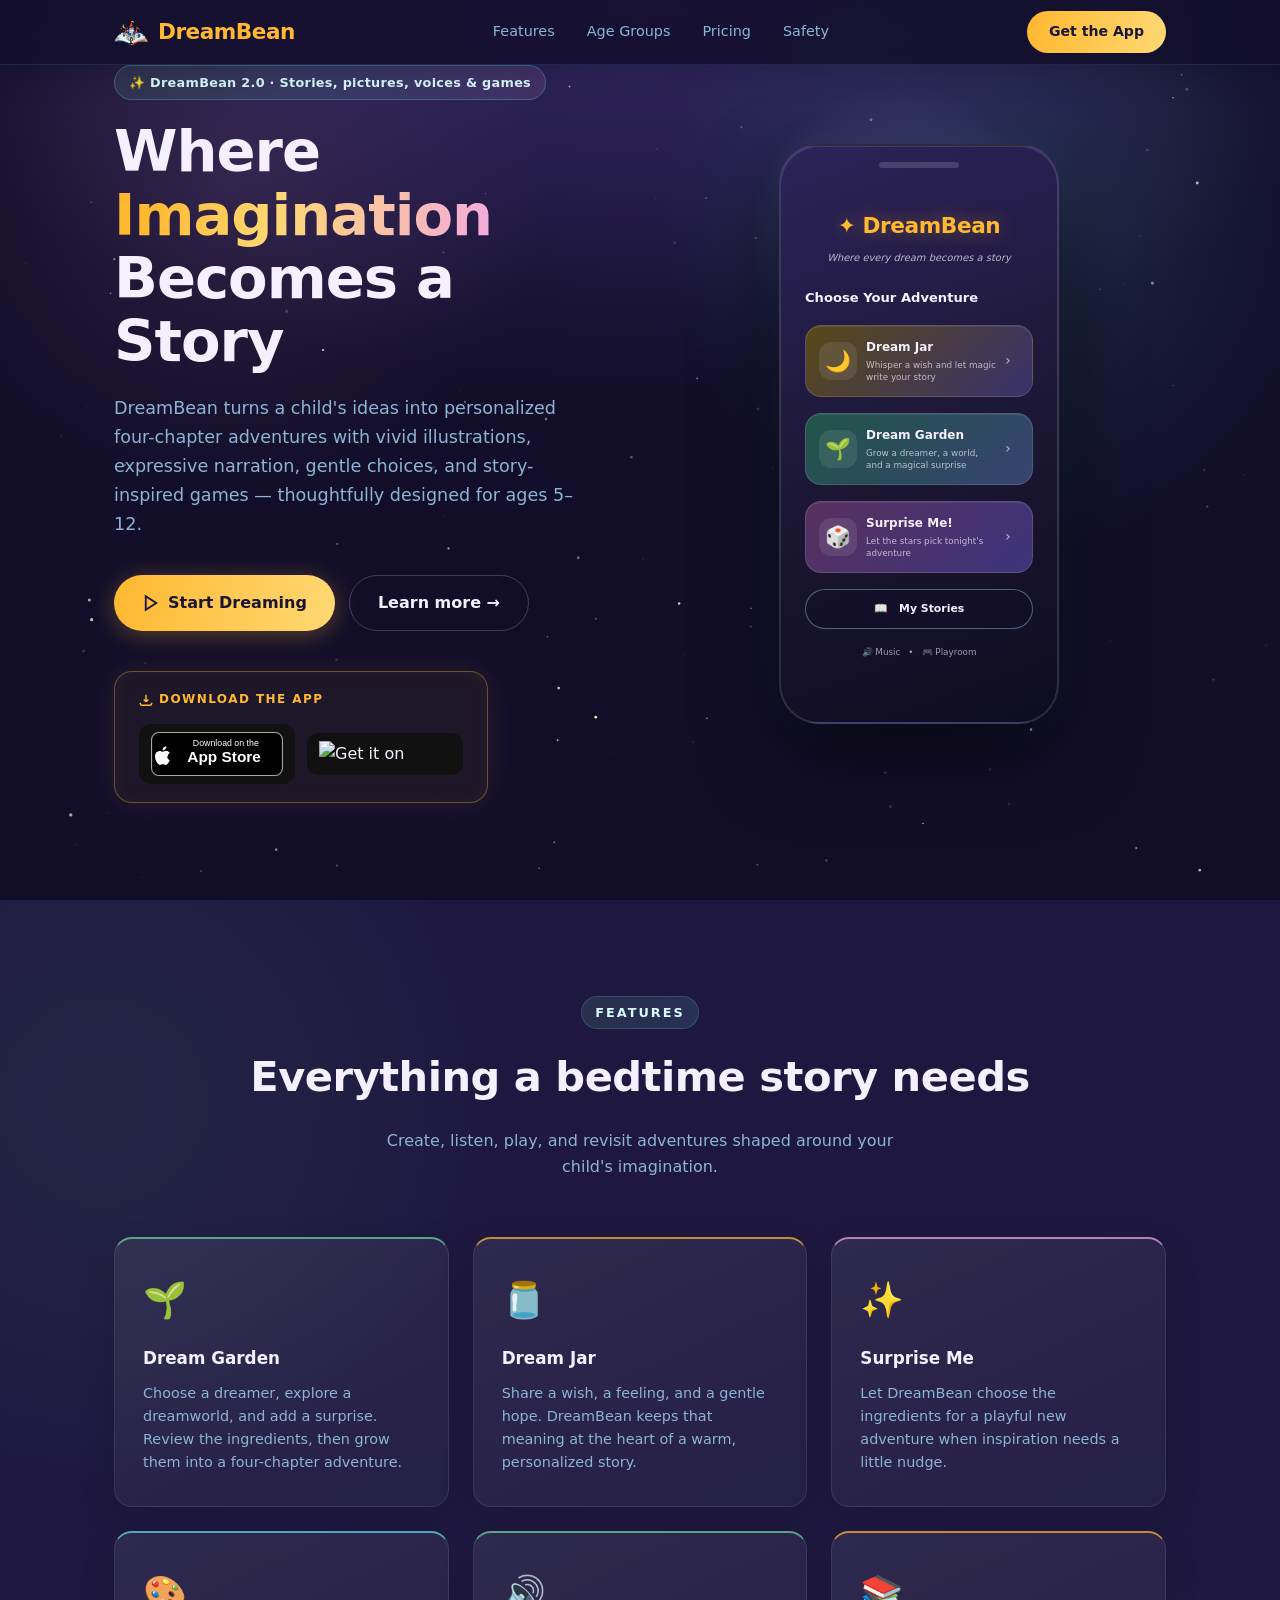
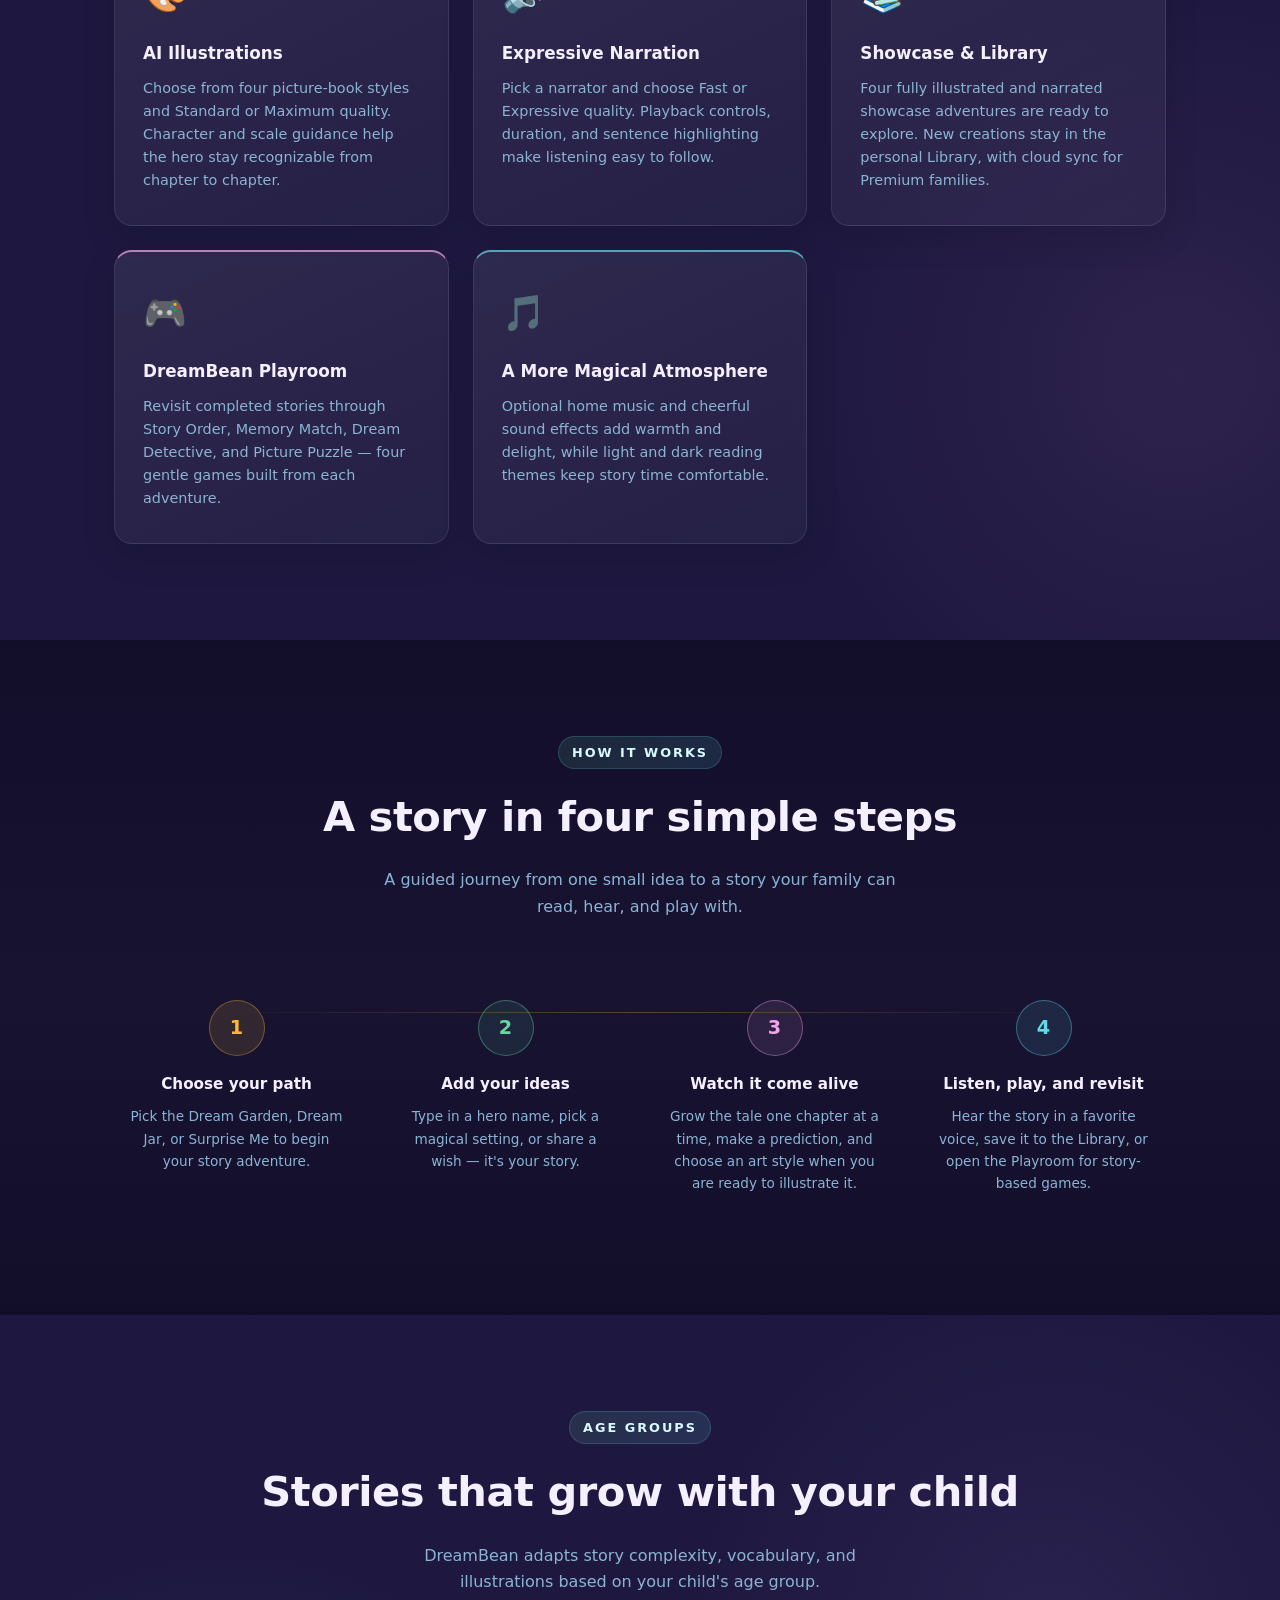
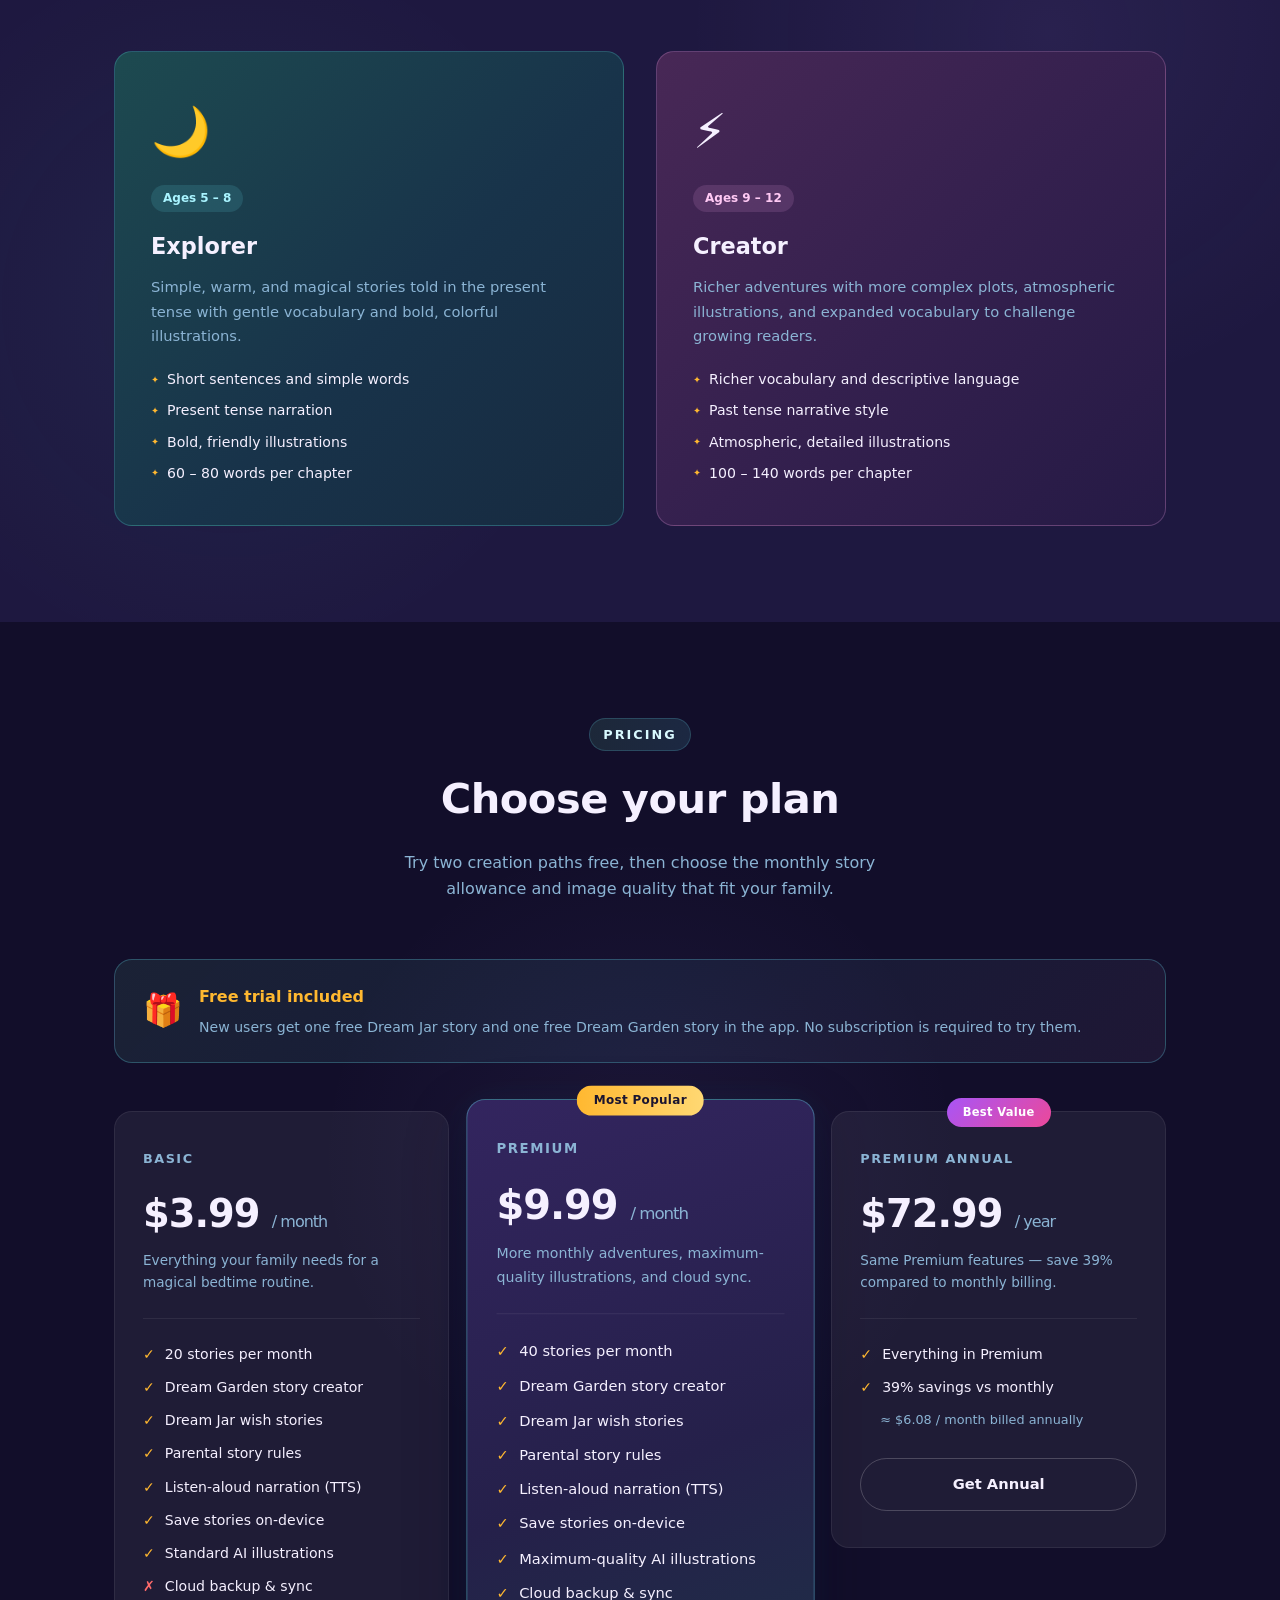
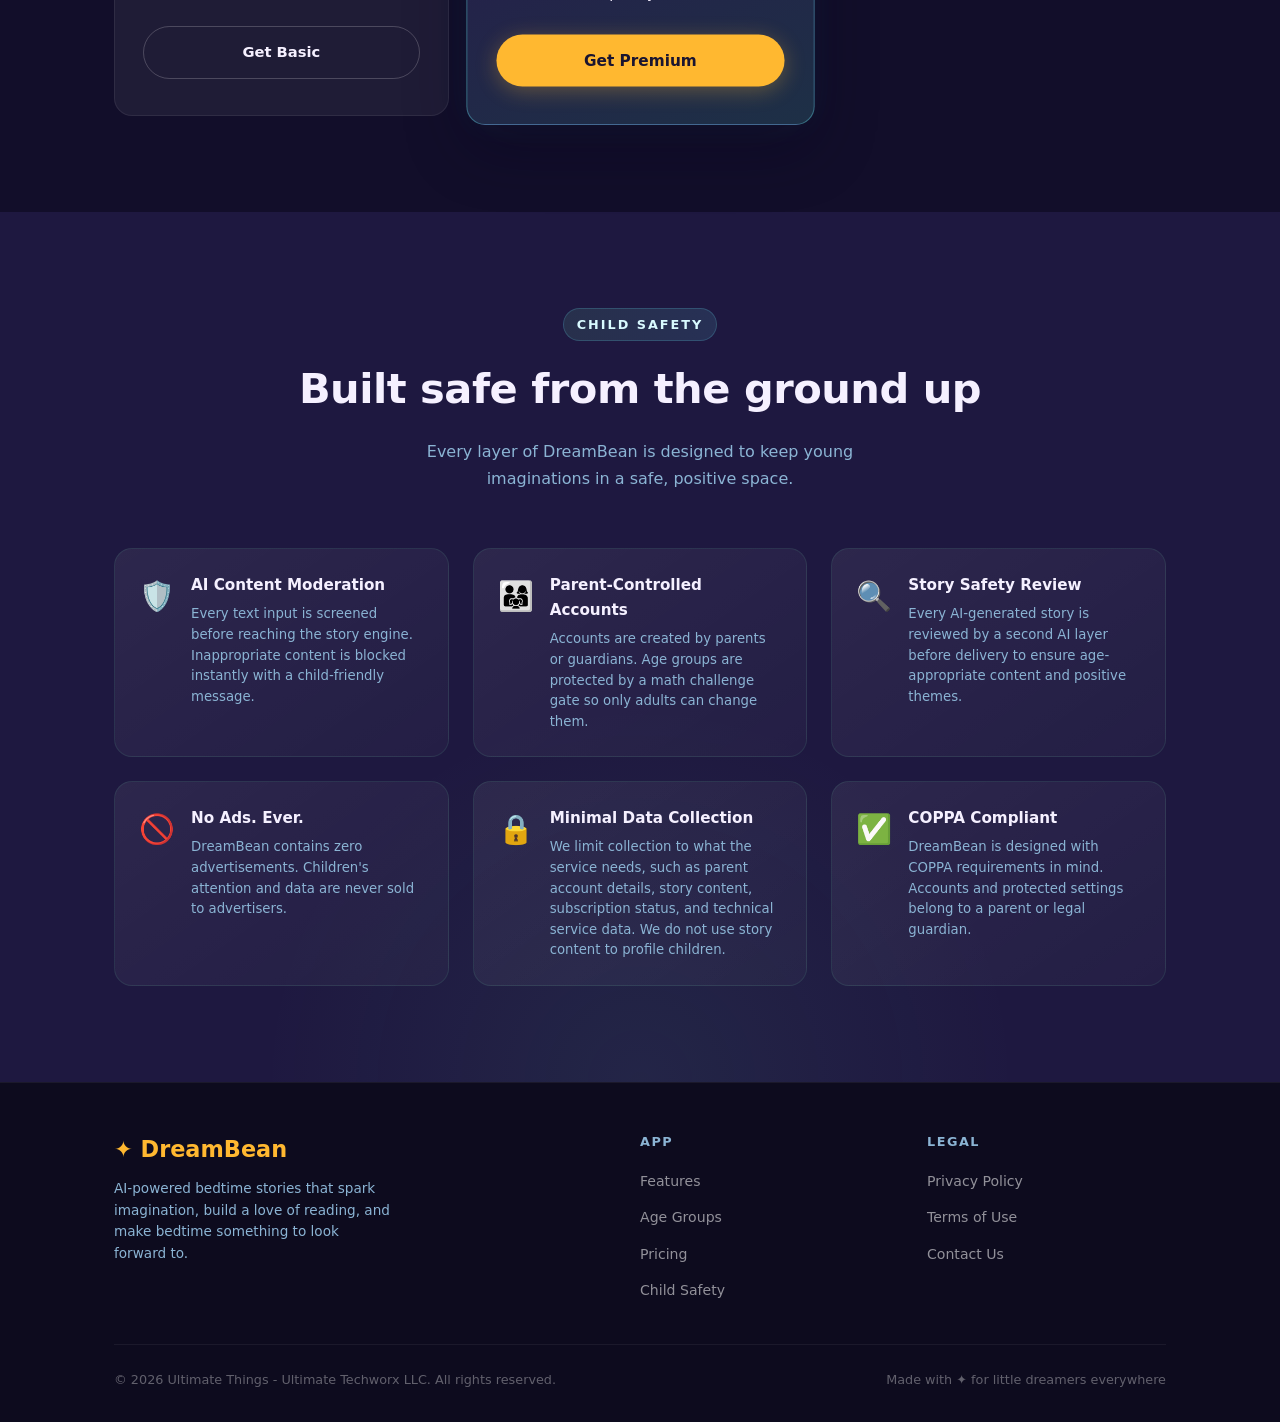
==== commit 5a84a0f4: "Refresh DreamBean website for version 2 - Update website content for DreamBean 2 features and brandi" ====
--- a/index.html
+++ b/index.html
@@ -3,7 +3,7 @@
 <head>
   <meta charset="UTF-8" />
   <meta name="viewport" content="width=device-width, initial-scale=1.0" />
-  <title>Dreambean — AI Bedtime Stories for Kids</title>
+  <title>DreamBean — Personalized Bedtime Stories for Kids</title>
   <link rel="icon" href="assets/dreambean-castle.svg" type="image/svg+xml" />
   <link rel="shortcut icon" href="assets/dreambean-castle.svg" type="image/svg+xml" />
   <link rel="apple-touch-icon" href="assets/dreambean-castle.svg" />
@@ -20,6 +20,10 @@
       --amber-dim:  #C98A20;
       --mist:       #8BB4D4;
       --soft-white: #F5F0FF;
+      --garden:     #68D6A2;
+      --aqua:       #63D8E8;
+      --blossom:    #F2A6E8;
+      --violet:     #A78BFA;
       --glass:      rgba(255,255,255,0.06);
       --radius:     18px;
     }
@@ -61,8 +65,9 @@
       top: 0; left: 0; right: 0;
       z-index: 100;
       backdrop-filter: blur(14px);
-      background: rgba(18, 14, 42, 0.72);
-      border-bottom: 1px solid rgba(255,255,255,0.07);
+      background: rgba(18, 14, 42, 0.82);
+      border-bottom: 1px solid rgba(99,216,232,0.12);
+      box-shadow: 0 8px 30px rgba(5,4,20,0.18);
     }
 
     .nav-inner {
@@ -103,7 +108,7 @@
     .nav-links a:hover { color: var(--amber); transition: color .2s; }
 
     .nav-cta {
-      background: var(--amber);
+      background: linear-gradient(100deg, var(--amber), #FFD873);
       color: var(--ink);
       padding: 9px 22px;
       border-radius: 30px;
@@ -120,7 +125,10 @@
       display: flex;
       align-items: center;
       padding-top: 64px;
-      background: radial-gradient(ellipse 80% 60% at 50% 0%, #2C235A 0%, var(--deep) 70%);
+      background:
+        radial-gradient(circle at 78% 24%, rgba(99,216,232,0.14), transparent 28%),
+        radial-gradient(circle at 18% 20%, rgba(242,166,232,0.11), transparent 25%),
+        radial-gradient(ellipse 80% 60% at 50% 0%, #342865 0%, var(--deep) 72%);
     }
 
     .hero-inner {
@@ -134,9 +142,9 @@
       display: inline-flex;
       align-items: center;
       gap: 8px;
-      background: rgba(255,184,48,0.12);
-      border: 1px solid rgba(255,184,48,0.3);
-      color: var(--amber);
+      background: linear-gradient(90deg, rgba(104,214,162,0.12), rgba(99,216,232,0.12), rgba(242,166,232,0.12));
+      border: 1px solid rgba(99,216,232,0.28);
+      color: #D9FAFF;
       font-size: 0.8rem;
       font-weight: 600;
       padding: 6px 14px;
@@ -153,7 +161,13 @@
       margin-bottom: 20px;
     }
 
-    .hero h1 span { color: var(--amber); }
+    .hero h1 span {
+      color: var(--amber);
+      background: linear-gradient(100deg, var(--amber) 10%, #FFD873 42%, var(--blossom) 105%);
+      -webkit-background-clip: text;
+      background-clip: text;
+      -webkit-text-fill-color: transparent;
+    }
 
     .hero p {
       font-size: 1.1rem;
@@ -203,7 +217,7 @@
       display: inline-flex;
       align-items: center;
       gap: 8px;
-      background: var(--amber);
+      background: linear-gradient(100deg, var(--amber), #FFD873);
       color: var(--ink);
       padding: 14px 28px;
       border-radius: 30px;
@@ -277,6 +291,7 @@
       background: linear-gradient(160deg, #2C235A 0%, #1A1530 60%, #0E0C20 100%);
       box-shadow:
         0 32px 80px rgba(0,0,0,0.6),
+        0 0 42px rgba(99,216,232,0.08),
         inset 0 1px 0 rgba(255,255,255,0.1);
       display: flex;
       flex-direction: column;
@@ -304,6 +319,92 @@
       text-align: center;
     }
 
+    .phone-brand {
+      font-size: 1.35rem;
+      font-weight: 900;
+      color: var(--amber);
+      letter-spacing: -0.4px;
+      text-shadow: 0 0 18px rgba(255,184,48,0.35);
+    }
+
+    .phone-tagline {
+      margin-top: -10px;
+      color: rgba(245,240,255,0.72);
+      font-size: 0.62rem;
+      font-style: italic;
+      text-align: center;
+    }
+
+    .phone-adventure-title {
+      align-self: stretch;
+      margin-top: 5px;
+      font-size: 0.82rem;
+      font-weight: 800;
+      color: var(--soft-white);
+    }
+
+    .phone-choice {
+      width: 100%;
+      min-height: 72px;
+      padding: 12px 13px;
+      border-radius: 16px;
+      display: grid;
+      grid-template-columns: 38px 1fr 14px;
+      gap: 9px;
+      align-items: center;
+      border: 1px solid rgba(255,255,255,0.13);
+      box-shadow: inset 0 1px 0 rgba(255,255,255,0.08);
+    }
+
+    .phone-choice.jar { background: linear-gradient(135deg, #594817, #38316D); }
+    .phone-choice.garden { background: linear-gradient(135deg, #205548, #374271); }
+    .phone-choice.surprise { background: linear-gradient(135deg, #59305F, #3B347B); }
+
+    .phone-choice-icon {
+      width: 38px;
+      height: 38px;
+      display: grid;
+      place-items: center;
+      border-radius: 12px;
+      background: rgba(255,255,255,0.09);
+      font-size: 1.3rem;
+    }
+
+    .phone-choice strong {
+      display: block;
+      color: var(--soft-white);
+      font-size: 0.75rem;
+      margin-bottom: 2px;
+    }
+
+    .phone-choice small {
+      display: block;
+      color: rgba(245,240,255,0.7);
+      font-size: 0.55rem;
+      line-height: 1.35;
+    }
+
+    .phone-choice-arrow { color: rgba(255,255,255,0.65); font-size: 0.9rem; }
+
+    .phone-library {
+      width: 100%;
+      padding: 10px 14px;
+      border-radius: 22px;
+      text-align: center;
+      color: var(--soft-white);
+      font-size: 0.68rem;
+      font-weight: 700;
+      background: rgba(18,14,42,0.52);
+      border: 1px solid rgba(139,180,212,0.5);
+    }
+
+    .phone-mini-nav {
+      display: flex;
+      gap: 8px;
+      color: rgba(245,240,255,0.62);
+      font-size: 0.55rem;
+    }
+
     .phone-story-card {
       background: rgba(255,255,255,0.06);
       border: 1px solid rgba(255,184,48,0.2);
@@ -378,22 +479,34 @@
       position: absolute;
       width: 300px; height: 300px;
       border-radius: 50%;
-      background: radial-gradient(circle, rgba(100,60,200,0.25) 0%, transparent 70%);
+      background: radial-gradient(circle, rgba(99,216,232,0.22) 0%, rgba(167,139,250,0.12) 40%, transparent 72%);
       top: -60px; left: -30px;
       pointer-events: none;
     }
 
     /* ── FEATURES ── */
-    .features { background: var(--cave); }
+    .features {
+      background:
+        radial-gradient(circle at 8% 15%, rgba(104,214,162,0.07), transparent 24%),
+        radial-gradient(circle at 92% 80%, rgba(242,166,232,0.07), transparent 25%),
+        var(--cave);
+    }
 
     .section-label {
+      width: max-content;
+      margin-left: auto;
+      margin-right: auto;
+      padding: 5px 13px;
+      border-radius: 999px;
       text-align: center;
-      color: var(--amber);
+      color: #D9FAFF;
+      background: linear-gradient(90deg, rgba(104,214,162,0.13), rgba(99,216,232,0.13));
+      border: 1px solid rgba(99,216,232,0.2);
       font-size: 0.8rem;
       font-weight: 700;
       letter-spacing: 2px;
       text-transform: uppercase;
-      margin-bottom: 12px;
+      margin-bottom: 14px;
     }
 
     .section-title {
@@ -419,17 +532,24 @@
     }
 
     .feature-card {
-      background: var(--glass);
-      border: 1px solid rgba(255,255,255,0.07);
+      background: linear-gradient(155deg, rgba(255,255,255,0.075), rgba(255,255,255,0.035));
+      border: 1px solid rgba(255,255,255,0.09);
       border-radius: var(--radius);
       padding: 32px 28px;
-      transition: border-color .2s, transform .2s;
+      box-shadow: 0 12px 34px rgba(4,3,18,0.13);
+      transition: border-color .2s, transform .2s, box-shadow .2s;
     }
 
     .feature-card:hover {
-      border-color: rgba(255,184,48,0.3);
+      border-color: rgba(99,216,232,0.34);
       transform: translateY(-4px);
-    }
+      box-shadow: 0 18px 42px rgba(4,3,18,0.25);
+    }
+
+    .feature-card:nth-child(4n+1) { border-top: 2px solid rgba(104,214,162,0.72); }
+    .feature-card:nth-child(4n+2) { border-top: 2px solid rgba(255,184,48,0.72); }
+    .feature-card:nth-child(4n+3) { border-top: 2px solid rgba(242,166,232,0.72); }
+    .feature-card:nth-child(4n)   { border-top: 2px solid rgba(99,216,232,0.72); }
 
     .feature-icon {
       font-size: 2.2rem;
@@ -451,7 +571,9 @@
     }
 
     /* ── HOW IT WORKS ── */
-    .how { background: var(--deep); }
+    .how {
+      background: linear-gradient(180deg, var(--deep), #171331 52%, var(--deep));
+    }
 
     .steps {
       display: grid;
@@ -489,6 +611,10 @@
       margin: 0 auto 16px;
     }
 
+    .step:nth-child(2) .step-num { color: var(--garden); border-color: rgba(104,214,162,0.4); background: rgba(104,214,162,0.1); }
+    .step:nth-child(3) .step-num { color: var(--blossom); border-color: rgba(242,166,232,0.4); background: rgba(242,166,232,0.1); }
+    .step:nth-child(4) .step-num { color: var(--aqua); border-color: rgba(99,216,232,0.4); background: rgba(99,216,232,0.1); }
+
     .step h3 {
       font-size: 0.95rem;
       font-weight: 700;
@@ -501,7 +627,12 @@
     }
 
     /* ── AGES ── */
-    .ages { background: var(--cave); }
+    .ages {
+      background:
+        radial-gradient(circle at 18% 65%, rgba(99,216,232,0.06), transparent 30%),
+        radial-gradient(circle at 82% 35%, rgba(167,139,250,0.08), transparent 30%),
+        var(--cave);
+    }
 
     .ages-grid {
       display: grid;
@@ -517,13 +648,13 @@
     }
 
     .age-card.explorer {
-      background: linear-gradient(135deg, #1E3A5F 0%, #14293F 100%);
-      border: 1px solid rgba(100,180,255,0.2);
+      background: linear-gradient(135deg, #1D4A50 0%, #18334A 55%, #172A40 100%);
+      border: 1px solid rgba(99,216,232,0.24);
     }
 
     .age-card.creator {
-      background: linear-gradient(135deg, #3A1E5F 0%, #281440 100%);
-      border: 1px solid rgba(180,100,255,0.2);
+      background: linear-gradient(135deg, #482856 0%, #34204E 52%, #251A45 100%);
+      border: 1px solid rgba(242,166,232,0.24);
     }
 
     .age-emoji { font-size: 3rem; margin-bottom: 12px; display: block; }
@@ -537,8 +668,8 @@
       margin-bottom: 16px;
     }
 
-    .explorer .age-tag { background: rgba(100,180,255,0.15); color: #80C4FF; }
-    .creator .age-tag { background: rgba(180,100,255,0.15); color: #C480FF; }
+    .explorer .age-tag { background: rgba(99,216,232,0.14); color: #A9F4FF; }
+    .creator .age-tag { background: rgba(242,166,232,0.14); color: #FFC9F4; }
 
     .age-card h3 {
       font-size: 1.4rem;
@@ -574,7 +705,11 @@
     }
 
     /* ── PRICING ── */
-    .pricing { background: var(--deep); }
+    .pricing {
+      background:
+        radial-gradient(circle at 50% 45%, rgba(167,139,250,0.07), transparent 35%),
+        var(--deep);
+    }
 
     .pricing-grid {
       display: grid;
@@ -592,9 +727,10 @@
     }
 
     .plan-card.featured {
-      background: linear-gradient(160deg, #2C1F5A 0%, #1E1840 100%);
-      border-color: rgba(255,184,48,0.4);
+      background: linear-gradient(160deg, #33255F 0%, #25204A 58%, #173D43 135%);
+      border-color: rgba(99,216,232,0.38);
       transform: scale(1.04);
+      box-shadow: 0 22px 60px rgba(7,5,28,0.32), 0 0 34px rgba(99,216,232,0.06);
     }
 
     .plan-badge {
@@ -602,7 +738,7 @@
       top: -14px;
       left: 50%;
       transform: translateX(-50%);
-      background: var(--amber);
+      background: linear-gradient(90deg, var(--amber), #FFD873);
       color: var(--ink);
       font-size: 0.72rem;
       font-weight: 800;
@@ -695,8 +831,8 @@
       display: flex;
       align-items: flex-start;
       gap: 16px;
-      background: linear-gradient(135deg, rgba(255,184,48,0.1) 0%, rgba(255,184,48,0.04) 100%);
-      border: 1px solid rgba(255,184,48,0.35);
+      background: linear-gradient(135deg, rgba(104,214,162,0.1), rgba(99,216,232,0.07), rgba(242,166,232,0.06));
+      border: 1px solid rgba(99,216,232,0.28);
       border-radius: var(--radius);
       padding: 24px 28px;
       margin-bottom: 48px;
@@ -725,7 +861,11 @@
     }
 
     /* ── SAFETY ── */
-    .safety { background: var(--cave); }
+    .safety {
+      background:
+        radial-gradient(circle at 50% 100%, rgba(104,214,162,0.07), transparent 35%),
+        var(--cave);
+    }
 
     .safety-grid {
       display: grid;
@@ -738,8 +878,8 @@
       gap: 16px;
       align-items: flex-start;
       padding: 24px;
-      background: var(--glass);
-      border: 1px solid rgba(255,255,255,0.06);
+      background: linear-gradient(145deg, rgba(255,255,255,0.065), rgba(255,255,255,0.028));
+      border: 1px solid rgba(104,214,162,0.11);
       border-radius: var(--radius);
     }
 
@@ -863,7 +1003,7 @@
   <div class="nav-inner">
     <div class="nav-logo">
       <img src="assets/dreambean-castle.svg" alt="" class="nav-logo-icon" width="34" height="34">
-      <span>Dreambean</span>
+      <span>DreamBean</span>
     </div>
     <ul class="nav-links">
       <li><a href="#features">Features</a></li>
@@ -871,7 +1011,7 @@
       <li><a href="#pricing">Pricing</a></li>
       <li><a href="#safety">Safety</a></li>
     </ul>
-    <a href="#pricing" class="nav-cta">Try Free</a>
+    <a href="https://apps.apple.com/us/app/dreambean-ai-bedtime-story/id6769146269" class="nav-cta" target="_blank" rel="noopener noreferrer">Get the App</a>
   </div>
 </nav>
 
@@ -880,13 +1020,13 @@
   <div class="container">
     <div class="hero-inner">
       <div>
-        <div class="hero-badge">✨ 2 free stories — no card needed</div>
+        <div class="hero-badge">✨ DreamBean 2.0 · Stories, pictures, voices &amp; games</div>
         <h1>Where <span>Imagination</span><br>Becomes a Story</h1>
-        <p>Dreambean creates personalized, child-safe bedtime stories with beautiful AI illustrations and soothing narration — tailored to your child's age and imagination. Try 2 stories free — no subscription needed.</p>
+        <p>DreamBean turns a child's ideas into personalized four-chapter adventures with vivid illustrations, expressive narration, gentle choices, and story-inspired games — thoughtfully designed for ages 5–12.</p>
         <div class="hero-buttons">
-          <a href="#pricing" class="btn-primary">
+          <a href="https://apps.apple.com/us/app/dreambean-ai-bedtime-story/id6769146269" class="btn-primary" target="_blank" rel="noopener noreferrer">
             <svg width="18" height="18" viewBox="0 0 24 24" fill="none" stroke="currentColor" stroke-width="2.5"><path d="M5 3l14 9-14 9V3z"/></svg>
-            Try Free
+            Start Dreaming
           </a>
           <a href="#features" class="btn-secondary">
             Learn more →
@@ -911,15 +1051,26 @@
         <div class="phone-wrap">
           <div class="phone-glow"></div>
           <div class="phone">
-            <div class="phone-screen-title">✦ Tonight's Story</div>
-            <div class="phone-illus">🐉</div>
-            <div class="phone-story-card">
-              <p>Once upon a time, <em>Aria the brave</em> discovered a hidden door in the old library. Behind it lay a world filled with talking stars and a dragon who collected lost songs...</p>
+            <div class="phone-brand">✦ DreamBean</div>
+            <div class="phone-tagline">Where every dream becomes a story</div>
+            <div class="phone-adventure-title">Choose Your Adventure</div>
+            <div class="phone-choice jar">
+              <span class="phone-choice-icon">🌙</span>
+              <span><strong>Dream Jar</strong><small>Whisper a wish and let magic write your story</small></span>
+              <span class="phone-choice-arrow">›</span>
             </div>
-            <div class="phone-audio">
-              <div class="phone-audio-dot"></div>
-              <span>Narrating chapter 2 of 4...</span>
+            <div class="phone-choice garden">
+              <span class="phone-choice-icon">🌱</span>
+              <span><strong>Dream Garden</strong><small>Grow a dreamer, a world, and a magical surprise</small></span>
+              <span class="phone-choice-arrow">›</span>
             </div>
+            <div class="phone-choice surprise">
+              <span class="phone-choice-icon">🎲</span>
+              <span><strong>Surprise Me!</strong><small>Let the stars pick tonight's adventure</small></span>
+              <span class="phone-choice-arrow">›</span>
+            </div>
+            <div class="phone-library">📖 &nbsp; My Stories</div>
+            <div class="phone-mini-nav"><span>🔊 Music</span><span>•</span><span>🎮 Playroom</span></div>
           </div>
         </div>
       </div>
@@ -932,37 +1083,47 @@
   <div class="container">
     <div class="section-label">Features</div>
     <h2 class="section-title">Everything a bedtime story needs</h2>
-    <p class="section-sub">Every story is unique, safe, and crafted around your child's own ideas.</p>
+    <p class="section-sub">Create, listen, play, and revisit adventures shaped around your child's imagination.</p>
     <div class="features-grid">
       <div class="feature-card">
-        <span class="feature-icon">🧪</span>
-        <h3>Alchemy Lab</h3>
-        <p>Pick a hero, a magical setting, and a chaos element. Our AI weaves them into a 4-chapter adventure your child won't forget.</p>
+        <span class="feature-icon">🌱</span>
+        <h3>Dream Garden</h3>
+        <p>Choose a dreamer, explore a dreamworld, and add a surprise. Review the ingredients, then grow them into a four-chapter adventure.</p>
       </div>
       <div class="feature-card">
         <span class="feature-icon">🫙</span>
         <h3>Dream Jar</h3>
-        <p>Children save their wishes in a magical jar, and Dreambean turns those heartfelt wishes into personalized stories.</p>
+        <p>Share a wish, a feeling, and a gentle hope. DreamBean keeps that meaning at the heart of a warm, personalized story.</p>
       </div>
       <div class="feature-card">
         <span class="feature-icon">✨</span>
         <h3>Surprise Me</h3>
-        <p>Let the magic decide — a fully random story generated in seconds, perfect for when inspiration needs a little nudge.</p>
+        <p>Let DreamBean choose the ingredients for a playful new adventure when inspiration needs a little nudge.</p>
       </div>
       <div class="feature-card">
         <span class="feature-icon">🎨</span>
         <h3>AI Illustrations</h3>
-        <p>Four artistic styles — Soft Watercolor, Big &amp; Blobby Vector, Kawaii Digital, Dark &amp; Dreamy — bring each chapter to life visually.</p>
+        <p>Choose from four picture-book styles and Standard or Maximum quality. Character and scale guidance help the hero stay recognizable from chapter to chapter.</p>
       </div>
       <div class="feature-card">
         <span class="feature-icon">🔊</span>
-        <h3>Soothing Narration</h3>
-        <p>Choose from 12 AI voices to read the story aloud. Sentences are highlighted as they're spoken — perfect for emerging readers.</p>
+        <h3>Expressive Narration</h3>
+        <p>Pick a narrator and choose Fast or Expressive quality. Playback controls, duration, and sentence highlighting make listening easy to follow.</p>
       </div>
       <div class="feature-card">
         <span class="feature-icon">📚</span>
-        <h3>Story Library</h3>
-        <p>Every story is saved in a personal library. Premium families sync their library across all devices, so stories are always at hand.</p>
+        <h3>Showcase &amp; Library</h3>
+        <p>Four fully illustrated and narrated showcase adventures are ready to explore. New creations stay in the personal Library, with cloud sync for Premium families.</p>
+      </div>
+      <div class="feature-card">
+        <span class="feature-icon">🎮</span>
+        <h3>DreamBean Playroom</h3>
+        <p>Revisit completed stories through Story Order, Memory Match, Dream Detective, and Picture Puzzle — four gentle games built from each adventure.</p>
+      </div>
+      <div class="feature-card">
+        <span class="feature-icon">🎵</span>
+        <h3>A More Magical Atmosphere</h3>
+        <p>Optional home music and cheerful sound effects add warmth and delight, while light and dark reading themes keep story time comfortable.</p>
       </div>
     </div>
   </div>
@@ -973,12 +1134,12 @@
   <div class="container">
     <div class="section-label">How it works</div>
     <h2 class="section-title">A story in four simple steps</h2>
-    <p class="section-sub">From idea to illustrated bedtime story in under a minute.</p>
+    <p class="section-sub">A guided journey from one small idea to a story your family can read, hear, and play with.</p>
     <div class="steps">
       <div class="step">
         <div class="step-num">1</div>
         <h3>Choose your path</h3>
-        <p>Pick the Alchemy Lab, Dream Jar, or Surprise Me to start your story adventure.</p>
+        <p>Pick the Dream Garden, Dream Jar, or Surprise Me to begin your story adventure.</p>
       </div>
       <div class="step">
         <div class="step-num">2</div>
@@ -988,12 +1149,12 @@
       <div class="step">
         <div class="step-num">3</div>
         <h3>Watch it come alive</h3>
-        <p>AI generates a 4-chapter story and beautiful illustrations tailored to your child's age.</p>
+        <p>Grow the tale one chapter at a time, make a prediction, and choose an art style when you are ready to illustrate it.</p>
       </div>
       <div class="step">
         <div class="step-num">4</div>
-        <h3>Listen and sleep</h3>
-        <p>Sit back while a soothing AI voice narrates the story, sentence by sentence.</p>
+        <h3>Listen, play, and revisit</h3>
+        <p>Hear the story in a favorite voice, save it to the Library, or open the Playroom for story-based games.</p>
       </div>
     </div>
   </div>
@@ -1004,7 +1165,7 @@
   <div class="container">
     <div class="section-label">Age Groups</div>
     <h2 class="section-title">Stories that grow with your child</h2>
-    <p class="section-sub">Dreambean adapts story complexity, vocabulary, and illustrations based on your child's age group.</p>
+    <p class="section-sub">DreamBean adapts story complexity, vocabulary, and illustrations based on your child's age group.</p>
     <div class="ages-grid">
       <div class="age-card explorer">
         <span class="age-emoji">🌙</span>
@@ -1039,13 +1200,13 @@
   <div class="container">
     <div class="section-label">Pricing</div>
     <h2 class="section-title">Choose your plan</h2>
-    <p class="section-sub">Start with 2 free stories — no subscription, no card. Upgrade when you're ready for unlimited magic.</p>
+    <p class="section-sub">Try two creation paths free, then choose the monthly story allowance and image quality that fit your family.</p>
 
     <div class="trial-banner">
       <span class="trial-icon">🎁</span>
       <div>
         <strong>Free trial included</strong>
-        <p>New users get 1 free story in the <em>Dream Jar</em> and 1 free story in the <em>Alchemy Lab</em> — on us, right from the app. No subscription required to try.</p>
+        <p>New users get one free Dream Jar story and one free Dream Garden story in the app. No subscription is required to try them.</p>
       </div>
     </div>
 
@@ -1057,33 +1218,33 @@
         <div class="plan-divider"></div>
         <ul class="plan-features">
           <li><span class="check">✓</span> 20 stories per month</li>
-          <li><span class="check">✓</span> Alchemy Lab story creator</li>
+          <li><span class="check">✓</span> Dream Garden story creator</li>
           <li><span class="check">✓</span> Dream Jar wish stories</li>
           <li><span class="check">✓</span> Parental story rules</li>
           <li><span class="check">✓</span> Listen-aloud narration (TTS)</li>
           <li><span class="check">✓</span> Save stories on-device</li>
-          <li><span class="cross">✗</span> AI‑generated image illustrations</li>
+          <li><span class="check">✓</span> Standard AI illustrations</li>
           <li><span class="cross">✗</span> Cloud backup &amp; sync</li>
         </ul>
-        <a href="#" class="plan-btn outline">Get Basic</a>
+        <a href="https://apps.apple.com/us/app/dreambean-ai-bedtime-story/id6769146269" class="plan-btn outline" target="_blank" rel="noopener noreferrer">Get Basic</a>
       </div>
       <div class="plan-card featured">
         <div class="plan-badge">Most Popular</div>
         <div class="plan-name">Premium</div>
         <div class="plan-price">$9.99 <span>/ month</span></div>
-        <div class="plan-desc">The full Dreambean experience with illustrations for every chapter.</div>
+        <div class="plan-desc">More monthly adventures, maximum-quality illustrations, and cloud sync.</div>
         <div class="plan-divider"></div>
         <ul class="plan-features">
-          <li><span class="check">✓</span> 20 stories per month</li>
-          <li><span class="check">✓</span> Alchemy Lab story creator</li>
+          <li><span class="check">✓</span> 40 stories per month</li>
+          <li><span class="check">✓</span> Dream Garden story creator</li>
           <li><span class="check">✓</span> Dream Jar wish stories</li>
           <li><span class="check">✓</span> Parental story rules</li>
           <li><span class="check">✓</span> Listen-aloud narration (TTS)</li>
           <li><span class="check">✓</span> Save stories on-device</li>
-          <li><span class="check">✓</span> AI‑generated image illustrations</li>
+          <li><span class="check">✓</span> Maximum-quality AI illustrations</li>
           <li><span class="check">✓</span> Cloud backup &amp; sync</li>
         </ul>
-        <a href="#" class="plan-btn primary">Get Premium</a>
+        <a href="https://apps.apple.com/us/app/dreambean-ai-bedtime-story/id6769146269" class="plan-btn primary" target="_blank" rel="noopener noreferrer">Get Premium</a>
       </div>
       <div class="plan-card">
         <div class="plan-badge" style="background: linear-gradient(135deg,#a855f7,#ec4899); color:#fff;">Best Value</div>
@@ -1096,7 +1257,7 @@
           <li><span class="check">✓</span> 39% savings vs monthly</li>
           <li style="font-size:0.8rem;color:var(--mist);padding-left:20px;">≈ $6.08 / month billed annually</li>
         </ul>
-        <a href="#" class="plan-btn outline">Get Annual</a>
+        <a href="https://apps.apple.com/us/app/dreambean-ai-bedtime-story/id6769146269" class="plan-btn outline" target="_blank" rel="noopener noreferrer">Get Annual</a>
       </div>
     </div>
   </div>
@@ -1107,7 +1268,7 @@
   <div class="container">
     <div class="section-label">Child Safety</div>
     <h2 class="section-title">Built safe from the ground up</h2>
-    <p class="section-sub">Every layer of Dreambean is designed to keep young imaginations in a safe, positive space.</p>
+    <p class="section-sub">Every layer of DreamBean is designed to keep young imaginations in a safe, positive space.</p>
     <div class="safety-grid">
       <div class="safety-item">
         <div class="safety-icon">🛡️</div>
@@ -1134,21 +1295,21 @@
         <div class="safety-icon">🚫</div>
         <div>
           <h4>No Ads. Ever.</h4>
-          <p>Dreambean contains zero advertisements. Children's attention and data are never sold to advertisers.</p>
+          <p>DreamBean contains zero advertisements. Children's attention and data are never sold to advertisers.</p>
         </div>
       </div>
       <div class="safety-item">
         <div class="safety-icon">🔒</div>
         <div>
           <h4>Minimal Data Collection</h4>
-          <p>We collect only an email address for account management. Story content is AI-generated and never used to profile your child.</p>
+          <p>We limit collection to what the service needs, such as parent account details, story content, subscription status, and technical service data. We do not use story content to profile children.</p>
         </div>
       </div>
       <div class="safety-item">
         <div class="safety-icon">✅</div>
         <div>
           <h4>COPPA Compliant</h4>
-          <p>Dreambean is designed to comply with the Children's Online Privacy Protection Act. Parent accounts ensure we never collect data directly from children.</p>
+          <p>DreamBean is designed with COPPA requirements in mind. Accounts and protected settings belong to a parent or legal guardian.</p>
         </div>
       </div>
     </div>
@@ -1160,7 +1321,7 @@
   <div class="container">
     <div class="footer-inner">
       <div class="footer-brand">
-        <h2>✦ Dreambean</h2>
+        <h2>✦ DreamBean</h2>
         <p>AI-powered bedtime stories that spark imagination, build a love of reading, and make bedtime something to look forward to.</p>
       </div>
       <div class="footer-col">
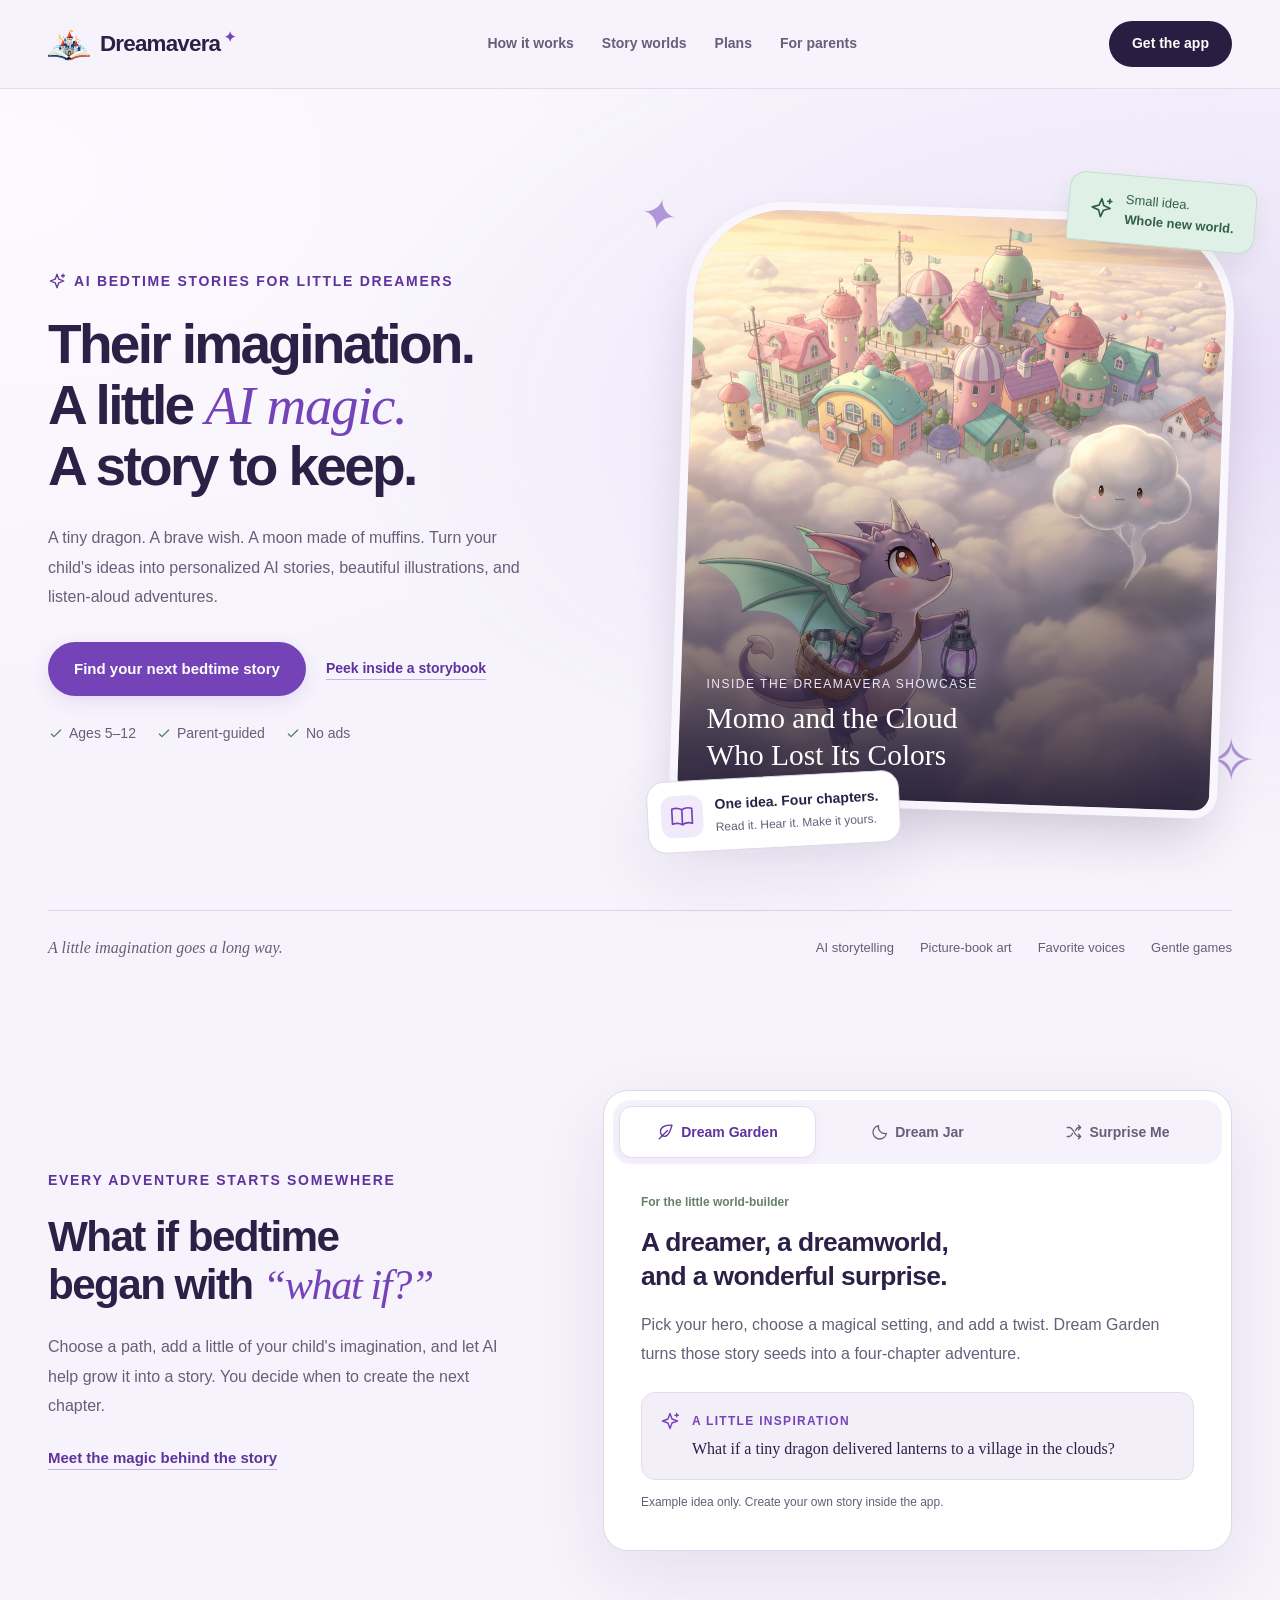
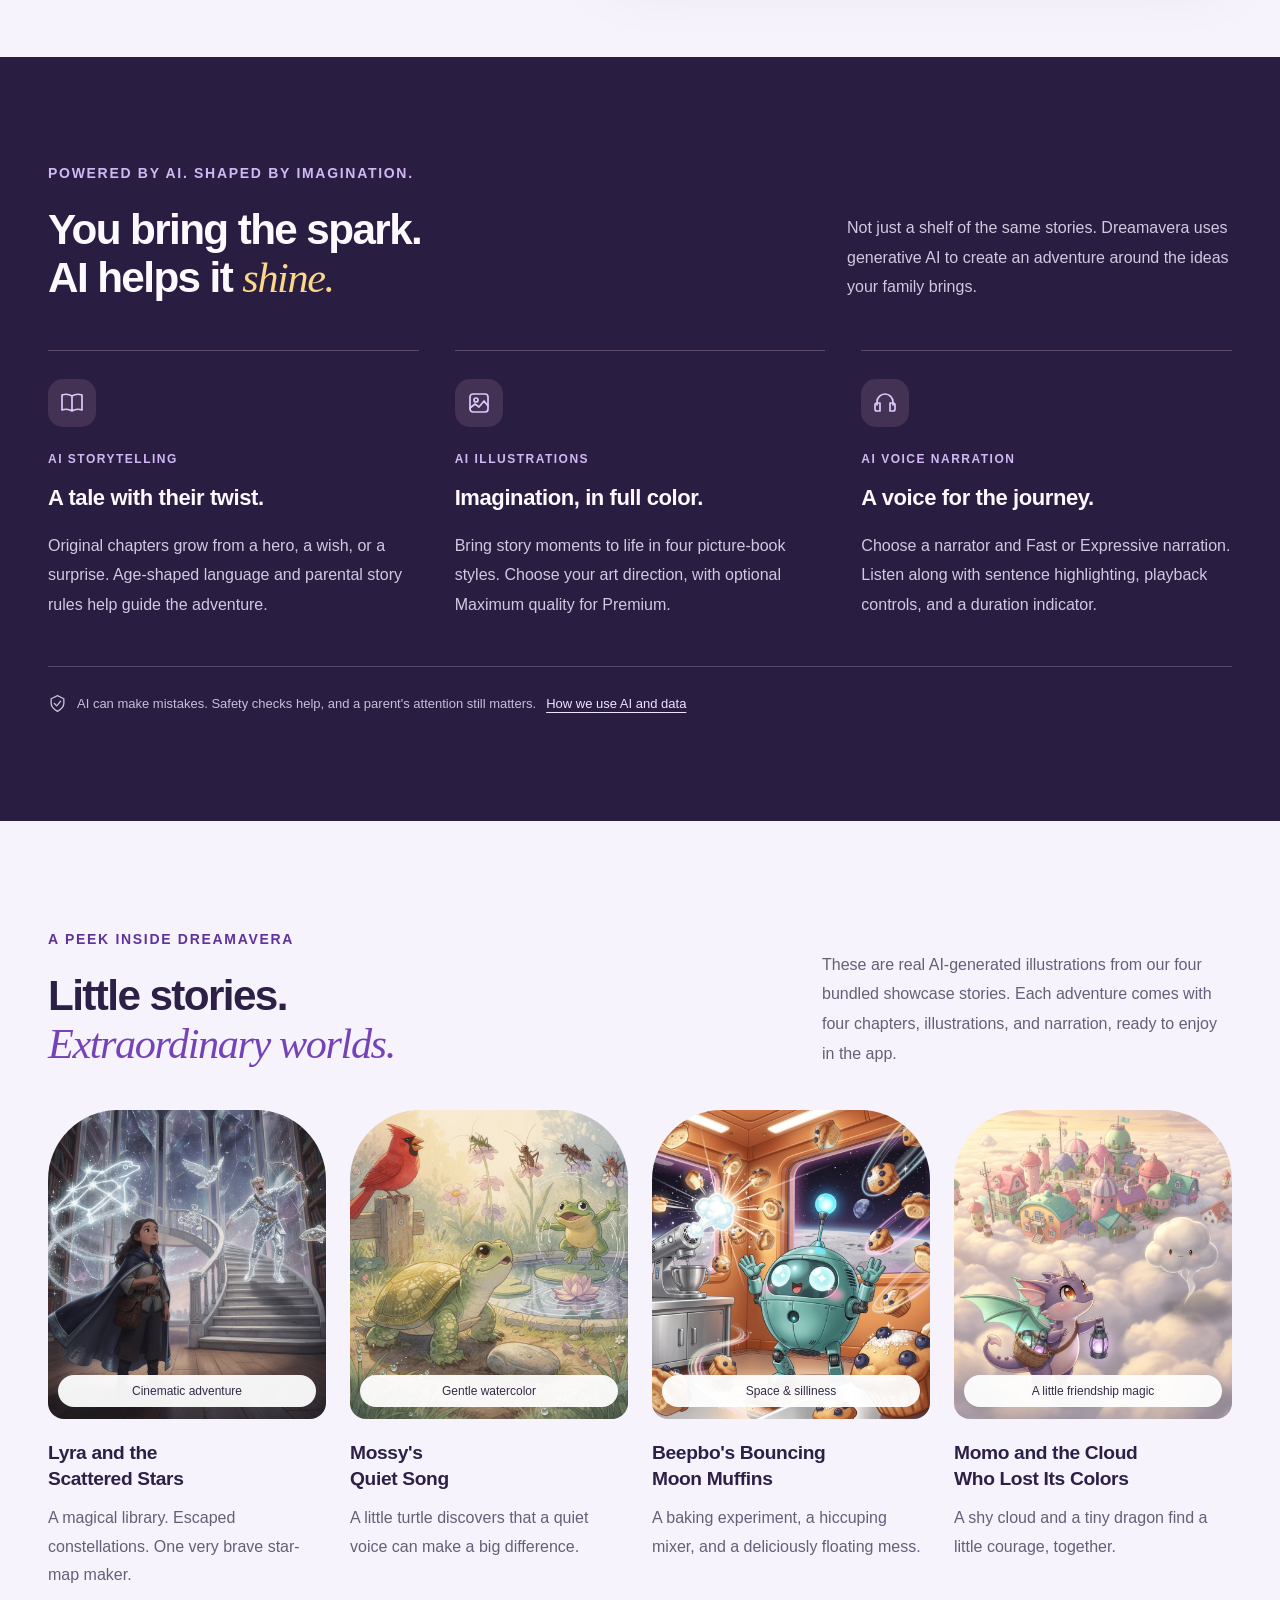
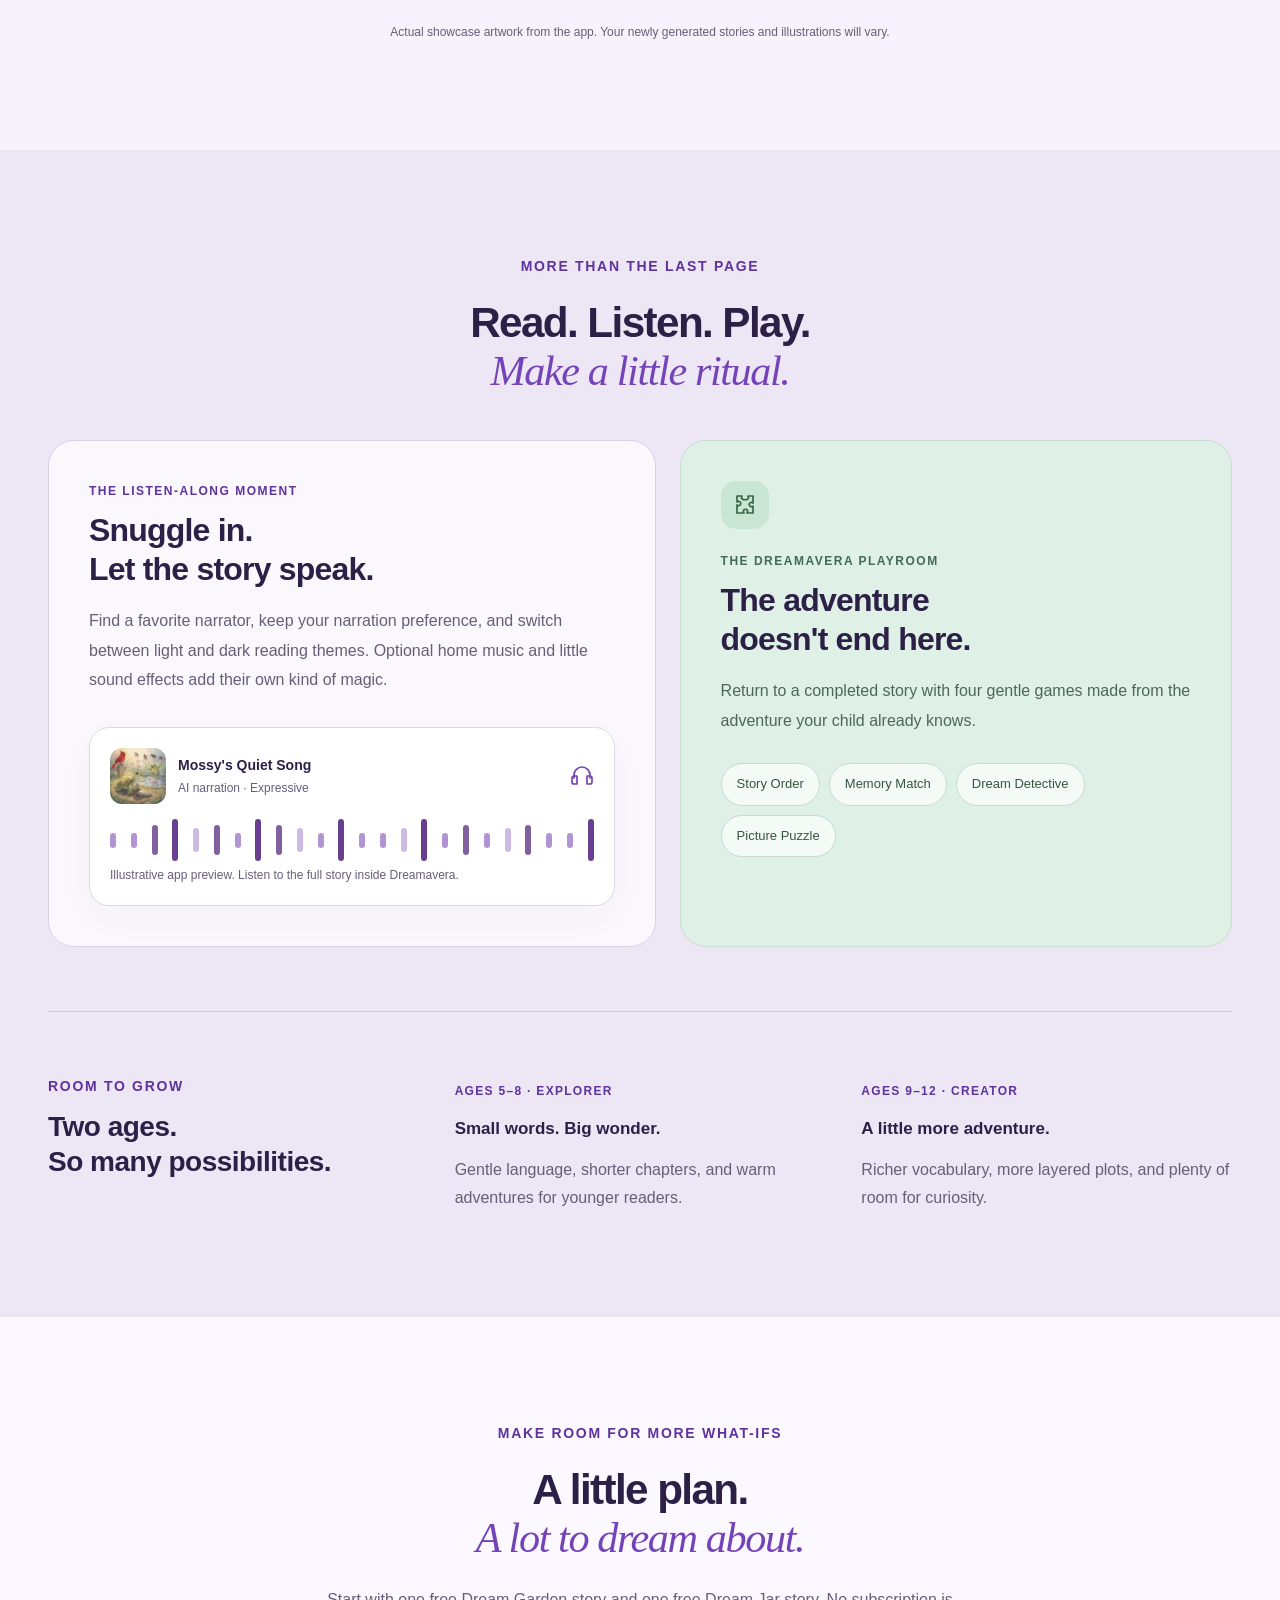
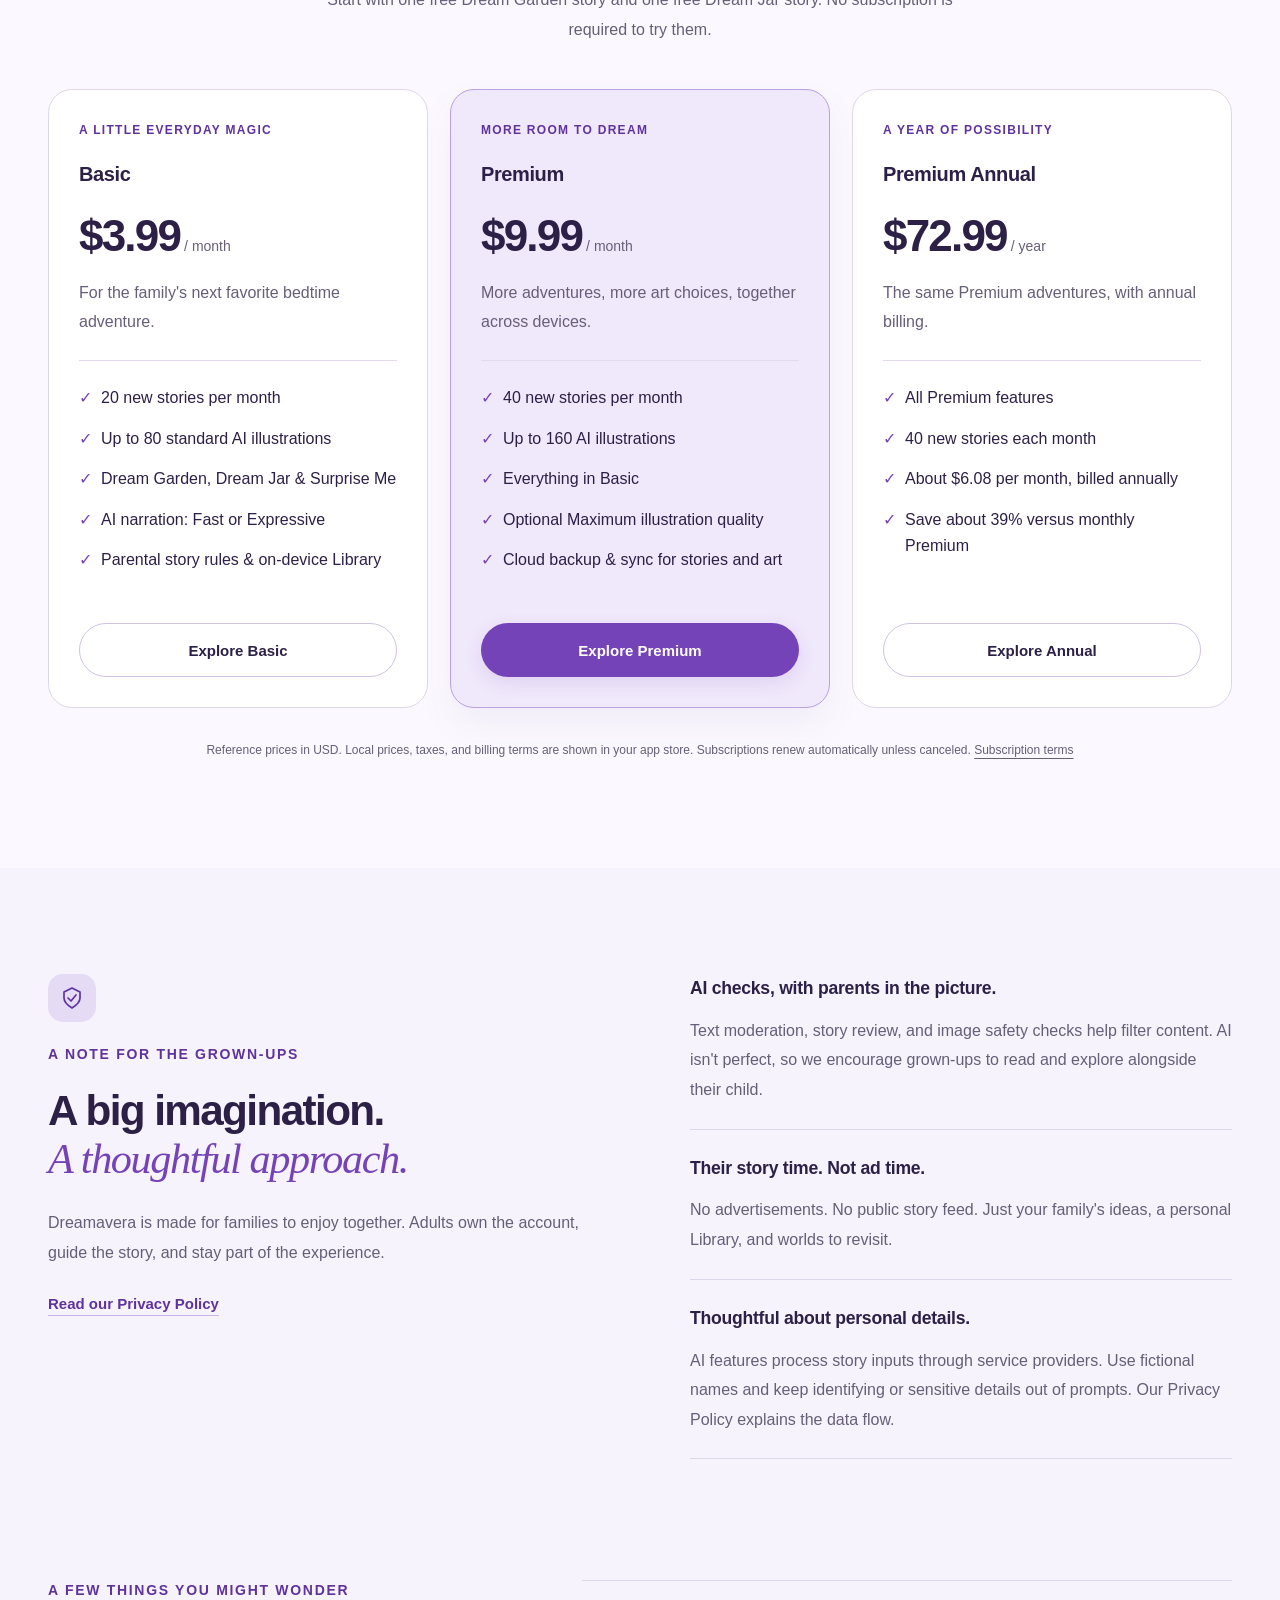
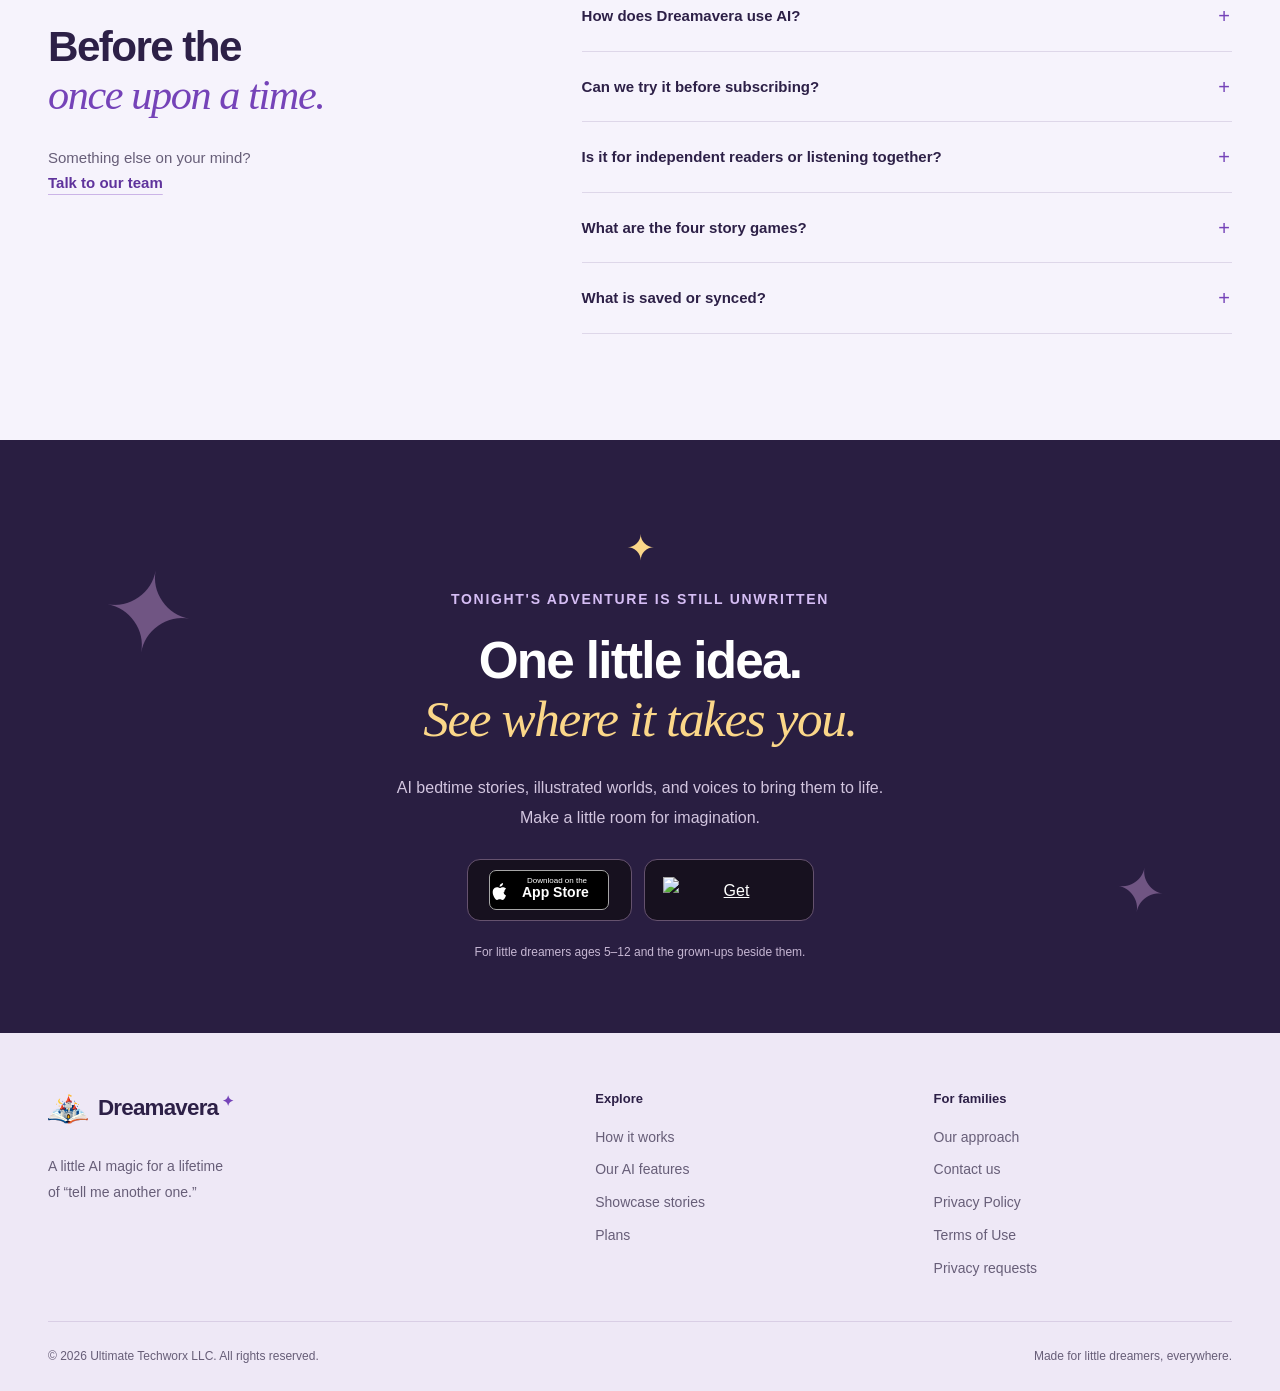
==== commit 3d08338c: "Rebrand and redesign Dreamavera website with clear AI messaging" ====
--- a/index.html
+++ b/index.html
@@ -1,1393 +1,147 @@
 <!DOCTYPE html>
 <html lang="en">
 <head>
-  <meta charset="UTF-8" />
-  <meta name="viewport" content="width=device-width, initial-scale=1.0" />
-  <title>DreamBean — Personalized Bedtime Stories for Kids</title>
-  <link rel="icon" href="assets/dreambean-castle.svg" type="image/svg+xml" />
-  <link rel="shortcut icon" href="assets/dreambean-castle.svg" type="image/svg+xml" />
-  <link rel="apple-touch-icon" href="assets/dreambean-castle.svg" />
-  <link rel="mask-icon" href="assets/dreambean-castle.svg" color="#FFB830" />
-  <style>
-    /* ── Reset & base ── */
-    *, *::before, *::after { box-sizing: border-box; margin: 0; padding: 0; }
+  <meta charset="UTF-8">
+  <meta name="viewport" content="width=device-width, initial-scale=1">
+  <title>Dreamavera: AI Bedtime Stories</title>
+  <meta name="description" content="Your child's imagination, a little AI magic. Create personalized bedtime stories for ages 5–12 with AI illustrations, expressive narration, and four story-inspired games.">
+  <meta name="theme-color" content="#F6F3FC">
+  <meta property="og:type" content="website">
+  <meta property="og:site_name" content="Dreamavera">
+  <meta property="og:title" content="Dreamavera: AI Bedtime Stories">
+  <meta property="og:description" content="Turn little what-ifs into illustrated AI storybooks. Create, listen, and play together with Dreamavera.">
+  <meta property="og:image" content="https://dreambean.uthings.io/assets/showcase-momo.png">
+  <meta property="og:image:alt" content="An AI-generated Dreamavera illustration of a little lavender dragon and a cloud above a colorful village.">
+  <meta name="twitter:card" content="summary_large_image">
+  <meta name="twitter:title" content="Dreamavera: AI Bedtime Stories">
+  <meta name="twitter:description" content="Their imagination. A little AI magic. A story to keep.">
+  <meta name="twitter:image" content="https://dreambean.uthings.io/assets/showcase-momo.png">
+  <link rel="icon" href="assets/dreambean-castle.svg" type="image/svg+xml">
+  <link rel="apple-touch-icon" href="assets/dreambean-castle.svg">
+  <link rel="stylesheet" href="assets/site.css">
+  <script src="assets/site.js" defer></script>
+</head>
+<body class="landing-page">
+  <a class="skip-link" href="#main">Skip to content</a>
+  <svg class="icon-library" xmlns="http://www.w3.org/2000/svg" aria-hidden="true">
+    <symbol id="i-spark" viewBox="0 0 24 24"><path d="m12 3 2.4 6.6L21 12l-6.6 2.4L12 21l-2.4-6.6L3 12l6.6-2.4L12 3Z"/><path d="M20 3v4M18 5h4"/></symbol>
+    <symbol id="i-book" viewBox="0 0 24 24"><path d="M12 5C9 3 5 3 2 4v15c3-1 7-1 10 1 3-2 7-2 10-1V4c-3-1-7-1-10 1Zm0 0v15"/></symbol>
+    <symbol id="i-leaf" viewBox="0 0 24 24"><path d="M20 3C9 2 3 7 5 14c1 4 6 5 9 2 3-3 4-7 6-13ZM3 21 14 10"/></symbol>
+    <symbol id="i-moon" viewBox="0 0 24 24"><path d="M20.5 14a9 9 0 0 1-10.5-10.5A9 9 0 1 0 20.5 14Z"/></symbol>
+    <symbol id="i-shuffle" viewBox="0 0 24 24"><path d="M3 6h3c5 0 7 12 12 12h3M3 18h3c2 0 3-2 4-4M14 10c1-2 2-4 4-4h3M18 3l3 3-3 3M18 15l3 3-3 3"/></symbol>
+    <symbol id="i-headphones" viewBox="0 0 24 24"><path d="M4 14v-3a8 8 0 0 1 16 0v3M4 12h3v8H4a2 2 0 0 1-2-2v-4a2 2 0 0 1 2-2ZM20 12h-3v8h3a2 2 0 0 0 2-2v-4a2 2 0 0 0-2-2Z"/></symbol>
+    <symbol id="i-picture" viewBox="0 0 24 24"><rect x="3" y="3" width="18" height="18" rx="3"/><circle cx="9" cy="9" r="2"/><path d="m3 17 5-4 4 3 5-6 4 5"/></symbol>
+    <symbol id="i-shield" viewBox="0 0 24 24"><path d="m12 2 8 4v6c0 5-8 10-8 10S4 17 4 12V6l8-4Z"/><path d="m8 12 3 3 5-6"/></symbol>
+    <symbol id="i-puzzle" viewBox="0 0 24 24"><path d="M9 3H4v6c5-3 5 6 0 3v8h7c-3-5 6-5 3 0h6v-7c-5 3-5-6 0-3V3h-5c3 5-9 5-6 0Z"/></symbol>
+    <symbol id="i-check" viewBox="0 0 24 24"><path d="m5 12 4 4L19 6"/></symbol>
+  </svg>
 
-    :root {
-      --ink:        #1A1530;
-      --deep:       #120E2A;
-      --cave:       #1E1840;
-      --amber:      #FFB830;
-      --amber-dim:  #C98A20;
-      --mist:       #8BB4D4;
-      --soft-white: #F5F0FF;
-      --garden:     #68D6A2;
-      --aqua:       #63D8E8;
-      --blossom:    #F2A6E8;
-      --violet:     #A78BFA;
-      --glass:      rgba(255,255,255,0.06);
-      --radius:     18px;
-    }
+  <header class="site-header">
+    <div class="container nav-shell">
+      <a class="brand" href="index.html" aria-label="Dreamavera home"><img src="assets/dreambean-castle.svg" alt="" width="42" height="42"><span>Dreamavera<span class="brand-star" aria-hidden="true">✦</span></span></a>
+      <button class="menu-toggle" type="button" aria-expanded="false" aria-controls="main-nav"><span>Menu</span><span class="menu-lines" aria-hidden="true"></span></button>
+      <nav class="main-nav" id="main-nav" aria-label="Main navigation">
+        <a href="#how-it-works">How it works</a><a href="#showcase">Story worlds</a><a href="#pricing">Plans</a><a href="#safety">For parents</a>
+      </nav>
+      <a class="button button-small button-dark header-cta" href="#download">Get the app</a>
+    </div>
+  </header>
 
-    html { scroll-behavior: smooth; }
+  <main id="main">
+    <section class="hero" aria-labelledby="hero-title">
+      <div class="container hero-grid">
+        <div class="hero-copy">
+          <p class="eyebrow"><svg class="icon" aria-hidden="true"><use href="#i-spark"/></svg> AI bedtime stories for little dreamers</p>
+          <h1 id="hero-title">Their imagination.<br>A little <em>AI magic.</em><br>A story to keep.</h1>
+          <p class="hero-description">A tiny dragon. A brave wish. A moon made of muffins. Turn your child's ideas into personalized AI stories, beautiful illustrations, and listen-aloud adventures.</p>
+          <div class="hero-actions"><a class="button button-purple" href="#download">Find your next bedtime story</a><a class="text-link" href="#showcase">Peek inside a storybook</a></div>
+          <ul class="hero-notes" aria-label="At a glance"><li><svg class="icon" aria-hidden="true"><use href="#i-check"/></svg>Ages 5–12</li><li><svg class="icon" aria-hidden="true"><use href="#i-check"/></svg>Parent-guided</li><li><svg class="icon" aria-hidden="true"><use href="#i-check"/></svg>No ads</li></ul>
+        </div>
+        <div class="hero-art">
+          <span class="orbit-star star-one" aria-hidden="true">✦</span><span class="orbit-star star-two" aria-hidden="true">✧</span>
+          <div class="art-note"><svg class="icon" aria-hidden="true"><use href="#i-spark"/></svg><span>Small idea.<br><strong>Whole new world.</strong></span></div>
+          <figure class="storybook-cover"><img src="assets/showcase-momo.png" width="1024" height="1024" fetchpriority="high" alt="AI-generated storybook illustration of Momo, a tiny lavender dragon, meeting a shy cloud above a pastel sky village."><figcaption><span class="cover-kicker">Inside the Dreamavera Showcase</span><strong>Momo and the Cloud<br>Who Lost Its Colors</strong></figcaption></figure>
+          <div class="chapter-chip"><span class="chip-icon"><svg class="icon" aria-hidden="true"><use href="#i-book"/></svg></span><span><strong>One idea. Four chapters.</strong><small>Read it. Hear it. Make it yours.</small></span></div>
+        </div>
+      </div>
+      <div class="container hero-bottom"><span>A little imagination goes a long way.</span><div><span>AI storytelling</span><span>Picture-book art</span><span>Favorite voices</span><span>Gentle games</span></div></div>
+    </section>
 
-    body {
-      font-family: 'Segoe UI', system-ui, sans-serif;
-      background: var(--deep);
-      color: var(--soft-white);
-      line-height: 1.65;
-      overflow-x: hidden;
-    }
-
-    a { color: inherit; text-decoration: none; }
-
-    /* ── Stars canvas ── */
-    #stars {
-      position: fixed;
-      inset: 0;
-      pointer-events: none;
-      z-index: 0;
-    }
-
-    /* ── Layout helpers ── */
-    .container {
-      max-width: 1100px;
-      margin: 0 auto;
-      padding: 0 24px;
-      position: relative;
-      z-index: 1;
-    }
-
-    section { padding: 96px 0; }
-
-    /* ── NAV ── */
-    nav {
-      position: fixed;
-      top: 0; left: 0; right: 0;
-      z-index: 100;
-      backdrop-filter: blur(14px);
-      background: rgba(18, 14, 42, 0.82);
-      border-bottom: 1px solid rgba(99,216,232,0.12);
-      box-shadow: 0 8px 30px rgba(5,4,20,0.18);
-    }
-
-    .nav-inner {
-      max-width: 1100px;
-      margin: 0 auto;
-      padding: 0 24px;
-      height: 64px;
-      display: flex;
-      align-items: center;
-      justify-content: space-between;
-    }
-
-    .nav-logo {
-      display: inline-flex;
-      align-items: center;
-      gap: 10px;
-      font-size: 1.35rem;
-      font-weight: 800;
-      letter-spacing: -0.5px;
-      color: var(--amber);
-    }
-
-    .nav-logo-icon {
-      width: 34px;
-      height: 34px;
-      object-fit: contain;
-      flex: 0 0 auto;
-    }
-
-    .nav-links {
-      display: flex;
-      gap: 32px;
-      list-style: none;
-      font-size: 0.9rem;
-      color: var(--mist);
-    }
-
-    .nav-links a:hover { color: var(--amber); transition: color .2s; }
-
-    .nav-cta {
-      background: linear-gradient(100deg, var(--amber), #FFD873);
-      color: var(--ink);
-      padding: 9px 22px;
-      border-radius: 30px;
-      font-weight: 700;
-      font-size: 0.88rem;
-      transition: background .2s, transform .15s;
-    }
-
-    .nav-cta:hover { background: #ffd060; transform: translateY(-1px); }
-
-    /* ── HERO ── */
-    .hero {
-      min-height: 100vh;
-      display: flex;
-      align-items: center;
-      padding-top: 64px;
-      background:
-        radial-gradient(circle at 78% 24%, rgba(99,216,232,0.14), transparent 28%),
-        radial-gradient(circle at 18% 20%, rgba(242,166,232,0.11), transparent 25%),
-        radial-gradient(ellipse 80% 60% at 50% 0%, #342865 0%, var(--deep) 72%);
-    }
-
-    .hero-inner {
-      display: grid;
-      grid-template-columns: 1fr 1fr;
-      gap: 64px;
-      align-items: center;
-    }
-
-    .hero-badge {
-      display: inline-flex;
-      align-items: center;
-      gap: 8px;
-      background: linear-gradient(90deg, rgba(104,214,162,0.12), rgba(99,216,232,0.12), rgba(242,166,232,0.12));
-      border: 1px solid rgba(99,216,232,0.28);
-      color: #D9FAFF;
-      font-size: 0.8rem;
-      font-weight: 600;
-      padding: 6px 14px;
-      border-radius: 20px;
-      margin-bottom: 20px;
-      letter-spacing: 0.3px;
-    }
-
-    .hero h1 {
-      font-size: clamp(2.4rem, 5vw, 3.6rem);
-      font-weight: 900;
-      line-height: 1.1;
-      letter-spacing: -1px;
-      margin-bottom: 20px;
-    }
-
-    .hero h1 span {
-      color: var(--amber);
-      background: linear-gradient(100deg, var(--amber) 10%, #FFD873 42%, var(--blossom) 105%);
-      -webkit-background-clip: text;
-      background-clip: text;
-      -webkit-text-fill-color: transparent;
-    }
-
-    .hero p {
-      font-size: 1.1rem;
-      color: var(--mist);
-      margin-bottom: 36px;
-      max-width: 460px;
-    }
-
-    .hero-buttons {
-      display: flex;
-      gap: 14px;
-      flex-wrap: wrap;
-    }
-
-    .hero-store-badges {
-      margin-top: 40px;
-      display: inline-flex;
-      flex-direction: column;
-      align-items: flex-start;
-      gap: 14px;
-      padding: 18px 24px;
-      border-radius: 18px;
-      border: 1.5px solid rgba(255,184,48,0.35);
-      background: rgba(255,184,48,0.05);
-      box-shadow: 0 0 28px rgba(255,184,48,0.1), inset 0 0 20px rgba(255,184,48,0.04);
-    }
-
-    .hero-store-badges-label {
-      font-size: 0.75rem;
-      font-weight: 700;
-      letter-spacing: 0.12em;
-      text-transform: uppercase;
-      color: var(--amber);
-      display: flex;
-      align-items: center;
-      gap: 6px;
-    }
-
-    .hero-store-badges-row {
-      display: flex;
-      align-items: center;
-      gap: 12px;
-      flex-wrap: wrap;
-    }
-
-    .btn-primary {
-      display: inline-flex;
-      align-items: center;
-      gap: 8px;
-      background: linear-gradient(100deg, var(--amber), #FFD873);
-      color: var(--ink);
-      padding: 14px 28px;
-      border-radius: 30px;
-      font-weight: 700;
-      font-size: 1rem;
-      transition: background .2s, transform .15s, box-shadow .2s;
-      box-shadow: 0 4px 24px rgba(255,184,48,0.3);
-    }
-
-    .btn-primary:hover {
-      background: #ffd060;
-      transform: translateY(-2px);
-      box-shadow: 0 8px 32px rgba(255,184,48,0.45);
-    }
-
-    .btn-secondary {
-      display: inline-flex;
-      align-items: center;
-      gap: 8px;
-      border: 1.5px solid rgba(255,255,255,0.2);
-      color: var(--soft-white);
-      padding: 14px 28px;
-      border-radius: 30px;
-      font-weight: 600;
-      font-size: 1rem;
-      transition: border-color .2s, background .2s;
-    }
-
-    .btn-secondary:hover {
-      border-color: var(--amber);
-      background: rgba(255,184,48,0.08);
-    }
-
-    .btn-play {
-      display: inline-flex;
-      align-items: center;
-      background: #111111;
-      padding: 8px 12px;
-      border-radius: 12px;
-      transition: transform .15s, box-shadow .2s;
-    }
-
-    .btn-play:hover {
-      transform: translateY(-1px);
-      box-shadow: 0 8px 24px rgba(0,0,0,0.35);
-    }
-
-    .btn-play-icon {
-      width: 132px;
-      height: auto;
-      display: block;
-      flex: 0 0 auto;
-    }
-
-    /* Phone mockup */
-    .hero-visual {
-      display: flex;
-      justify-content: center;
-    }
-
-    .phone-wrap {
-      position: relative;
-      width: 280px;
-    }
-
-    .phone {
-      width: 280px;
-      height: 580px;
-      border-radius: 40px;
-      border: 2px solid rgba(255,255,255,0.12);
-      background: linear-gradient(160deg, #2C235A 0%, #1A1530 60%, #0E0C20 100%);
-      box-shadow:
-        0 32px 80px rgba(0,0,0,0.6),
-        0 0 42px rgba(99,216,232,0.08),
-        inset 0 1px 0 rgba(255,255,255,0.1);
-      display: flex;
-      flex-direction: column;
-      align-items: center;
-      justify-content: center;
-      gap: 16px;
-      padding: 24px;
-      overflow: hidden;
-      position: relative;
-    }
-
-    .phone::before {
-      content: '';
-      position: absolute;
-      top: 16px;
-      width: 80px; height: 6px;
-      background: rgba(255,255,255,0.15);
-      border-radius: 3px;
-    }
-
-    .phone-screen-title {
-      font-size: 1rem;
-      font-weight: 700;
-      color: var(--amber);
-      text-align: center;
-    }
-
-    .phone-brand {
-      font-size: 1.35rem;
-      font-weight: 900;
-      color: var(--amber);
-      letter-spacing: -0.4px;
-      text-shadow: 0 0 18px rgba(255,184,48,0.35);
-    }
-
-    .phone-tagline {
-      margin-top: -10px;
-      color: rgba(245,240,255,0.72);
-      font-size: 0.62rem;
-      font-style: italic;
-      text-align: center;
-    }
-
-    .phone-adventure-title {
-      align-self: stretch;
-      margin-top: 5px;
-      font-size: 0.82rem;
-      font-weight: 800;
-      color: var(--soft-white);
-    }
-
-    .phone-choice {
-      width: 100%;
-      min-height: 72px;
-      padding: 12px 13px;
-      border-radius: 16px;
-      display: grid;
-      grid-template-columns: 38px 1fr 14px;
-      gap: 9px;
-      align-items: center;
-      border: 1px solid rgba(255,255,255,0.13);
-      box-shadow: inset 0 1px 0 rgba(255,255,255,0.08);
-    }
-
-    .phone-choice.jar { background: linear-gradient(135deg, #594817, #38316D); }
-    .phone-choice.garden { background: linear-gradient(135deg, #205548, #374271); }
-    .phone-choice.surprise { background: linear-gradient(135deg, #59305F, #3B347B); }
-
-    .phone-choice-icon {
-      width: 38px;
-      height: 38px;
-      display: grid;
-      place-items: center;
-      border-radius: 12px;
-      background: rgba(255,255,255,0.09);
-      font-size: 1.3rem;
-    }
-
-    .phone-choice strong {
-      display: block;
-      color: var(--soft-white);
-      font-size: 0.75rem;
-      margin-bottom: 2px;
-    }
-
-    .phone-choice small {
-      display: block;
-      color: rgba(245,240,255,0.7);
-      font-size: 0.55rem;
-      line-height: 1.35;
-    }
-
-    .phone-choice-arrow { color: rgba(255,255,255,0.65); font-size: 0.9rem; }
-
-    .phone-library {
-      width: 100%;
-      padding: 10px 14px;
-      border-radius: 22px;
-      text-align: center;
-      color: var(--soft-white);
-      font-size: 0.68rem;
-      font-weight: 700;
-      background: rgba(18,14,42,0.52);
-      border: 1px solid rgba(139,180,212,0.5);
-    }
-
-    .phone-mini-nav {
-      display: flex;
-      gap: 8px;
-      color: rgba(245,240,255,0.62);
-      font-size: 0.55rem;
-    }
-
-    .phone-story-card {
-      background: rgba(255,255,255,0.06);
-      border: 1px solid rgba(255,184,48,0.2);
-      border-radius: 14px;
-      padding: 16px;
-      width: 100%;
-    }
-
-    .phone-story-card p {
-      font-size: 0.72rem;
-      color: var(--soft-white);
-      line-height: 1.6;
-      opacity: 0.85;
-    }
-
-    .phone-story-card p em {
-      color: var(--amber);
-      font-style: normal;
-      font-weight: 600;
-    }
-
-    .phone-illus {
-      width: 100%;
-      height: 130px;
-      border-radius: 12px;
-      background: linear-gradient(135deg, #3A2870 0%, #5A3090 50%, #2C2060 100%);
-      display: flex;
-      align-items: center;
-      justify-content: center;
-      font-size: 3rem;
-      position: relative;
-      overflow: hidden;
-    }
-
-    .phone-illus::after {
-      content: '';
-      position: absolute;
-      inset: 0;
-      background: linear-gradient(180deg, transparent 60%, rgba(0,0,0,0.4) 100%);
-    }
-
-    .phone-audio {
-      width: 100%;
-      background: rgba(255,184,48,0.1);
-      border: 1px solid rgba(255,184,48,0.25);
-      border-radius: 10px;
-      padding: 10px 14px;
-      display: flex;
-      align-items: center;
-      gap: 10px;
-    }
-
-    .phone-audio-dot {
-      width: 8px; height: 8px;
-      border-radius: 50%;
-      background: var(--amber);
-      animation: pulse 1.4s ease-in-out infinite;
-    }
-
-    .phone-audio span {
-      font-size: 0.68rem;
-      color: var(--amber);
-      font-weight: 600;
-    }
-
-    @keyframes pulse {
-      0%, 100% { opacity: 1; transform: scale(1); }
-      50% { opacity: 0.4; transform: scale(0.7); }
-    }
-
-    .phone-glow {
-      position: absolute;
-      width: 300px; height: 300px;
-      border-radius: 50%;
-      background: radial-gradient(circle, rgba(99,216,232,0.22) 0%, rgba(167,139,250,0.12) 40%, transparent 72%);
-      top: -60px; left: -30px;
-      pointer-events: none;
-    }
-
-    /* ── FEATURES ── */
-    .features {
-      background:
-        radial-gradient(circle at 8% 15%, rgba(104,214,162,0.07), transparent 24%),
-        radial-gradient(circle at 92% 80%, rgba(242,166,232,0.07), transparent 25%),
-        var(--cave);
-    }
-
-    .section-label {
-      width: max-content;
-      margin-left: auto;
-      margin-right: auto;
-      padding: 5px 13px;
-      border-radius: 999px;
-      text-align: center;
-      color: #D9FAFF;
-      background: linear-gradient(90deg, rgba(104,214,162,0.13), rgba(99,216,232,0.13));
-      border: 1px solid rgba(99,216,232,0.2);
-      font-size: 0.8rem;
-      font-weight: 700;
-      letter-spacing: 2px;
-      text-transform: uppercase;
-      margin-bottom: 14px;
-    }
-
-    .section-title {
-      text-align: center;
-      font-size: clamp(1.8rem, 3.5vw, 2.6rem);
-      font-weight: 800;
-      letter-spacing: -0.5px;
-      margin-bottom: 16px;
-    }
-
-    .section-sub {
-      text-align: center;
-      color: var(--mist);
-      font-size: 1rem;
-      max-width: 520px;
-      margin: 0 auto 56px;
-    }
-
-    .features-grid {
-      display: grid;
-      grid-template-columns: repeat(3, 1fr);
-      gap: 24px;
-    }
-
-    .feature-card {
-      background: linear-gradient(155deg, rgba(255,255,255,0.075), rgba(255,255,255,0.035));
-      border: 1px solid rgba(255,255,255,0.09);
-      border-radius: var(--radius);
-      padding: 32px 28px;
-      box-shadow: 0 12px 34px rgba(4,3,18,0.13);
-      transition: border-color .2s, transform .2s, box-shadow .2s;
-    }
-
-    .feature-card:hover {
-      border-color: rgba(99,216,232,0.34);
-      transform: translateY(-4px);
-      box-shadow: 0 18px 42px rgba(4,3,18,0.25);
-    }
-
-    .feature-card:nth-child(4n+1) { border-top: 2px solid rgba(104,214,162,0.72); }
-    .feature-card:nth-child(4n+2) { border-top: 2px solid rgba(255,184,48,0.72); }
-    .feature-card:nth-child(4n+3) { border-top: 2px solid rgba(242,166,232,0.72); }
-    .feature-card:nth-child(4n)   { border-top: 2px solid rgba(99,216,232,0.72); }
-
-    .feature-icon {
-      font-size: 2.2rem;
-      margin-bottom: 16px;
-      display: block;
-    }
-
-    .feature-card h3 {
-      font-size: 1.05rem;
-      font-weight: 700;
-      margin-bottom: 10px;
-      color: var(--soft-white);
-    }
-
-    .feature-card p {
-      font-size: 0.9rem;
-      color: var(--mist);
-      line-height: 1.6;
-    }
-
-    /* ── HOW IT WORKS ── */
-    .how {
-      background: linear-gradient(180deg, var(--deep), #171331 52%, var(--deep));
-    }
-
-    .steps {
-      display: grid;
-      grid-template-columns: repeat(4, 1fr);
-      gap: 24px;
-      position: relative;
-    }
-
-    .steps::before {
-      content: '';
-      position: absolute;
-      top: 36px;
-      left: 10%;
-      right: 10%;
-      height: 1px;
-      background: linear-gradient(90deg, transparent, rgba(255,184,48,0.3), transparent);
-    }
-
-    .step {
-      text-align: center;
-      padding: 24px 16px;
-    }
-
-    .step-num {
-      width: 56px; height: 56px;
-      border-radius: 50%;
-      background: rgba(255,184,48,0.12);
-      border: 1.5px solid rgba(255,184,48,0.35);
-      color: var(--amber);
-      font-size: 1.2rem;
-      font-weight: 800;
-      display: flex;
-      align-items: center;
-      justify-content: center;
-      margin: 0 auto 16px;
-    }
-
-    .step:nth-child(2) .step-num { color: var(--garden); border-color: rgba(104,214,162,0.4); background: rgba(104,214,162,0.1); }
-    .step:nth-child(3) .step-num { color: var(--blossom); border-color: rgba(242,166,232,0.4); background: rgba(242,166,232,0.1); }
-    .step:nth-child(4) .step-num { color: var(--aqua); border-color: rgba(99,216,232,0.4); background: rgba(99,216,232,0.1); }
-
-    .step h3 {
-      font-size: 0.95rem;
-      font-weight: 700;
-      margin-bottom: 8px;
-    }
-
-    .step p {
-      font-size: 0.85rem;
-      color: var(--mist);
-    }
-
-    /* ── AGES ── */
-    .ages {
-      background:
-        radial-gradient(circle at 18% 65%, rgba(99,216,232,0.06), transparent 30%),
-        radial-gradient(circle at 82% 35%, rgba(167,139,250,0.08), transparent 30%),
-        var(--cave);
-    }
-
-    .ages-grid {
-      display: grid;
-      grid-template-columns: 1fr 1fr;
-      gap: 32px;
-    }
-
-    .age-card {
-      border-radius: var(--radius);
-      padding: 40px 36px;
-      position: relative;
-      overflow: hidden;
-    }
-
-    .age-card.explorer {
-      background: linear-gradient(135deg, #1D4A50 0%, #18334A 55%, #172A40 100%);
-      border: 1px solid rgba(99,216,232,0.24);
-    }
-
-    .age-card.creator {
-      background: linear-gradient(135deg, #482856 0%, #34204E 52%, #251A45 100%);
-      border: 1px solid rgba(242,166,232,0.24);
-    }
-
-    .age-emoji { font-size: 3rem; margin-bottom: 12px; display: block; }
-
-    .age-tag {
-      display: inline-block;
-      font-size: 0.75rem;
-      font-weight: 700;
-      padding: 4px 12px;
-      border-radius: 20px;
-      margin-bottom: 16px;
-    }
-
-    .explorer .age-tag { background: rgba(99,216,232,0.14); color: #A9F4FF; }
-    .creator .age-tag { background: rgba(242,166,232,0.14); color: #FFC9F4; }
-
-    .age-card h3 {
-      font-size: 1.4rem;
-      font-weight: 800;
-      margin-bottom: 10px;
-    }
-
-    .age-card p {
-      color: var(--mist);
-      font-size: 0.92rem;
-    }
-
-    .age-features {
-      list-style: none;
-      margin-top: 20px;
-      display: flex;
-      flex-direction: column;
-      gap: 8px;
-    }
-
-    .age-features li {
-      font-size: 0.88rem;
-      color: var(--soft-white);
-      display: flex;
-      align-items: center;
-      gap: 8px;
-    }
-
-    .age-features li::before {
-      content: '✦';
-      font-size: 0.6rem;
-      color: var(--amber);
-    }
-
-    /* ── PRICING ── */
-    .pricing {
-      background:
-        radial-gradient(circle at 50% 45%, rgba(167,139,250,0.07), transparent 35%),
-        var(--deep);
-    }
-
-    .pricing-grid {
-      display: grid;
-      grid-template-columns: repeat(3, 1fr);
-      gap: 24px;
-      align-items: start;
-    }
-
-    .plan-card {
-      border-radius: var(--radius);
-      padding: 36px 28px;
-      background: var(--glass);
-      border: 1px solid rgba(255,255,255,0.07);
-      position: relative;
-    }
-
-    .plan-card.featured {
-      background: linear-gradient(160deg, #33255F 0%, #25204A 58%, #173D43 135%);
-      border-color: rgba(99,216,232,0.38);
-      transform: scale(1.04);
-      box-shadow: 0 22px 60px rgba(7,5,28,0.32), 0 0 34px rgba(99,216,232,0.06);
-    }
-
-    .plan-badge {
-      position: absolute;
-      top: -14px;
-      left: 50%;
-      transform: translateX(-50%);
-      background: linear-gradient(90deg, var(--amber), #FFD873);
-      color: var(--ink);
-      font-size: 0.72rem;
-      font-weight: 800;
-      padding: 5px 16px;
-      border-radius: 20px;
-      white-space: nowrap;
-      letter-spacing: 0.3px;
-    }
-
-    .plan-name {
-      font-size: 0.8rem;
-      font-weight: 700;
-      letter-spacing: 1.5px;
-      text-transform: uppercase;
-      color: var(--mist);
-      margin-bottom: 12px;
-    }
-
-    .plan-price {
-      font-size: 2.4rem;
-      font-weight: 900;
-      color: var(--soft-white);
-      letter-spacing: -1px;
-      margin-bottom: 4px;
-    }
-
-    .plan-price span {
-      font-size: 1rem;
-      font-weight: 500;
-      color: var(--mist);
-    }
-
-    .plan-desc {
-      font-size: 0.85rem;
-      color: var(--mist);
-      margin-bottom: 24px;
-    }
-
-    .plan-divider {
-      height: 1px;
-      background: rgba(255,255,255,0.07);
-      margin-bottom: 24px;
-    }
-
-    .plan-features {
-      list-style: none;
-      display: flex;
-      flex-direction: column;
-      gap: 10px;
-    }
-
-    .plan-features li {
-      font-size: 0.88rem;
-      display: flex;
-      align-items: flex-start;
-      gap: 10px;
-    }
-
-    .plan-features li .check { color: var(--amber); flex-shrink: 0; }
-    .plan-features li .cross { color: #FF6B6B; flex-shrink: 0; }
-
-    .plan-btn {
-      display: block;
-      text-align: center;
-      margin-top: 28px;
-      padding: 13px;
-      border-radius: 30px;
-      font-weight: 700;
-      font-size: 0.92rem;
-      transition: all .2s;
-    }
-
-    .plan-btn.primary {
-      background: var(--amber);
-      color: var(--ink);
-      box-shadow: 0 4px 20px rgba(255,184,48,0.3);
-    }
-
-    .plan-btn.primary:hover { background: #ffd060; transform: translateY(-1px); }
-
-    .plan-btn.outline {
-      border: 1.5px solid rgba(255,255,255,0.2);
-      color: var(--soft-white);
-    }
-
-    .plan-btn.outline:hover { border-color: var(--amber); background: rgba(255,184,48,0.08); }
-
-    /* ── TRIAL BANNER ── */
-    .trial-banner {
-      display: flex;
-      align-items: flex-start;
-      gap: 16px;
-      background: linear-gradient(135deg, rgba(104,214,162,0.1), rgba(99,216,232,0.07), rgba(242,166,232,0.06));
-      border: 1px solid rgba(99,216,232,0.28);
-      border-radius: var(--radius);
-      padding: 24px 28px;
-      margin-bottom: 48px;
-    }
-
-    .trial-icon { font-size: 2rem; flex-shrink: 0; }
-
-    .trial-banner strong {
-      display: block;
-      font-size: 1rem;
-      font-weight: 700;
-      color: var(--amber);
-      margin-bottom: 6px;
-    }
-
-    .trial-banner p {
-      font-size: 0.88rem;
-      color: var(--mist);
-      line-height: 1.6;
-    }
-
-    .trial-banner p em {
-      color: var(--soft-white);
-      font-style: normal;
-      font-weight: 600;
-    }
-
-    /* ── SAFETY ── */
-    .safety {
-      background:
-        radial-gradient(circle at 50% 100%, rgba(104,214,162,0.07), transparent 35%),
-        var(--cave);
-    }
-
-    .safety-grid {
-      display: grid;
-      grid-template-columns: repeat(3, 1fr);
-      gap: 24px;
-    }
-
-    .safety-item {
-      display: flex;
-      gap: 16px;
-      align-items: flex-start;
-      padding: 24px;
-      background: linear-gradient(145deg, rgba(255,255,255,0.065), rgba(255,255,255,0.028));
-      border: 1px solid rgba(104,214,162,0.11);
-      border-radius: var(--radius);
-    }
-
-    .safety-icon {
-      font-size: 1.8rem;
-      flex-shrink: 0;
-    }
-
-    .safety-item h4 {
-      font-size: 0.95rem;
-      font-weight: 700;
-      margin-bottom: 6px;
-    }
-
-    .safety-item p {
-      font-size: 0.83rem;
-      color: var(--mist);
-      line-height: 1.55;
-    }
-
-    /* ── FOOTER ── */
-    footer {
-      background: #0D0B1E;
-      border-top: 1px solid rgba(255,255,255,0.06);
-      padding: 48px 0 32px;
-    }
-
-    .footer-inner {
-      display: grid;
-      grid-template-columns: 2fr 1fr 1fr;
-      gap: 48px;
-      margin-bottom: 40px;
-    }
-
-    .footer-brand h2 {
-      font-size: 1.4rem;
-      font-weight: 800;
-      color: var(--amber);
-      margin-bottom: 10px;
-    }
-
-    .footer-brand p {
-      font-size: 0.85rem;
-      color: var(--mist);
-      line-height: 1.6;
-      max-width: 280px;
-    }
-
-    .footer-col h4 {
-      font-size: 0.8rem;
-      font-weight: 700;
-      letter-spacing: 1.5px;
-      text-transform: uppercase;
-      color: var(--mist);
-      margin-bottom: 16px;
-    }
-
-    .footer-col ul {
-      list-style: none;
-      display: flex;
-      flex-direction: column;
-      gap: 10px;
-    }
-
-    .footer-col ul li a {
-      font-size: 0.88rem;
-      color: rgba(255,255,255,0.55);
-      transition: color .2s;
-    }
-
-    .footer-col ul li a:hover { color: var(--amber); }
-
-    .footer-bottom {
-      border-top: 1px solid rgba(255,255,255,0.06);
-      padding-top: 24px;
-      display: flex;
-      justify-content: space-between;
-      align-items: center;
-      flex-wrap: wrap;
-      gap: 12px;
-    }
-
-    .footer-bottom p {
-      font-size: 0.8rem;
-      color: rgba(255,255,255,0.35);
-    }
-
-    /* ── Responsive ── */
-    @media (max-width: 900px) {
-      .hero-inner { grid-template-columns: 1fr; text-align: center; }
-      .hero p { margin: 0 auto 36px; }
-      .hero-buttons { justify-content: center; }
-      .hero-store-badges { align-items: center; }
-      .hero-store-badges-row { justify-content: center; }
-      .hero-visual { display: none; }
-      .features-grid { grid-template-columns: 1fr 1fr; }
-      .steps { grid-template-columns: 1fr 1fr; }
-      .steps::before { display: none; }
-      .pricing-grid { grid-template-columns: 1fr; }
-      .plan-card.featured { transform: none; }
-      .footer-inner { grid-template-columns: 1fr 1fr; }
-      .footer-brand { grid-column: 1 / -1; }
-    }
-
-    @media (max-width: 600px) {
-      .features-grid { grid-template-columns: 1fr; }
-      .ages-grid { grid-template-columns: 1fr; }
-      .safety-grid { grid-template-columns: 1fr; }
-      .nav-links { display: none; }
-      .footer-inner { grid-template-columns: 1fr; }
-      section { padding: 64px 0; }
-    }
-  </style>
-</head>
-<body>
-
-<canvas id="stars"></canvas>
-
-<!-- NAV -->
-<nav>
-  <div class="nav-inner">
-    <div class="nav-logo">
-      <img src="assets/dreambean-castle.svg" alt="" class="nav-logo-icon" width="34" height="34">
-      <span>DreamBean</span>
-    </div>
-    <ul class="nav-links">
-      <li><a href="#features">Features</a></li>
-      <li><a href="#ages">Age Groups</a></li>
-      <li><a href="#pricing">Pricing</a></li>
-      <li><a href="#safety">Safety</a></li>
-    </ul>
-    <a href="https://apps.apple.com/us/app/dreambean-ai-bedtime-story/id6769146269" class="nav-cta" target="_blank" rel="noopener noreferrer">Get the App</a>
-  </div>
-</nav>
-
-<!-- HERO -->
-<section class="hero">
-  <div class="container">
-    <div class="hero-inner">
-      <div>
-        <div class="hero-badge">✨ DreamBean 2.0 · Stories, pictures, voices &amp; games</div>
-        <h1>Where <span>Imagination</span><br>Becomes a Story</h1>
-        <p>DreamBean turns a child's ideas into personalized four-chapter adventures with vivid illustrations, expressive narration, gentle choices, and story-inspired games — thoughtfully designed for ages 5–12.</p>
-        <div class="hero-buttons">
-          <a href="https://apps.apple.com/us/app/dreambean-ai-bedtime-story/id6769146269" class="btn-primary" target="_blank" rel="noopener noreferrer">
-            <svg width="18" height="18" viewBox="0 0 24 24" fill="none" stroke="currentColor" stroke-width="2.5"><path d="M5 3l14 9-14 9V3z"/></svg>
-            Start Dreaming
-          </a>
-          <a href="#features" class="btn-secondary">
-            Learn more →
-          </a>
-        </div>
-        <div class="hero-store-badges">
-          <span class="hero-store-badges-label">
-            <svg width="14" height="14" viewBox="0 0 24 24" fill="none" stroke="currentColor" stroke-width="2.5"><path d="M12 15V3m0 12l-4-4m4 4l4-4M2 17l.621 2.485A2 2 0 004.561 21h14.878a2 2 0 001.94-1.515L22 17"/></svg>
-            Download the App
-          </span>
-          <div class="hero-store-badges-row">
-            <a href="https://apps.apple.com/us/app/dreambean-ai-bedtime-story/id6769146269" class="btn-play" target="_blank" rel="noopener noreferrer">
-              <img src="assets/app-store-logo.svg" alt="Download on the App Store" class="btn-play-icon" width="120" height="40">
-            </a>
-            <a href="https://play.google.com/store/apps/details?id=ai.dreambean.app&amp;pcampaignid=web_share" class="btn-play" target="_blank" rel="noopener noreferrer">
-              <img src="assets/google-play-logo.svg" alt="Get it on Google Play" class="btn-play-icon" width="132" height="26">
-            </a>
+    <section class="section paths-section" id="how-it-works" aria-labelledby="paths-title">
+      <div class="container path-layout">
+        <div class="section-intro"><p class="eyebrow">Every adventure starts somewhere</p><h2 id="paths-title">What if bedtime<br>began with <em>“what if?”</em></h2><p>Choose a path, add a little of your child's imagination, and let AI help grow it into a story. You decide when to create the next chapter.</p><a class="text-link" href="#ai-magic">Meet the magic behind the story</a></div>
+        <div class="path-explorer">
+          <div class="path-tabs" role="tablist" aria-label="Explore story creation paths">
+            <button class="path-tab" id="tab-garden" role="tab" type="button" aria-selected="true" aria-controls="path-panel" data-path="garden"><svg class="icon" aria-hidden="true"><use href="#i-leaf"/></svg>Dream Garden</button>
+            <button class="path-tab" id="tab-jar" role="tab" type="button" aria-selected="false" tabindex="-1" aria-controls="path-panel" data-path="jar"><svg class="icon" aria-hidden="true"><use href="#i-moon"/></svg>Dream Jar</button>
+            <button class="path-tab" id="tab-surprise" role="tab" type="button" aria-selected="false" tabindex="-1" aria-controls="path-panel" data-path="surprise"><svg class="icon" aria-hidden="true"><use href="#i-shuffle"/></svg>Surprise Me</button>
+          </div>
+          <div class="path-panel" id="path-panel" role="tabpanel" aria-labelledby="tab-garden" tabindex="0">
+            <p class="panel-kicker" id="path-kicker">For the little world-builder</p><h3 id="path-title">A dreamer, a dreamworld,<br>and a wonderful surprise.</h3><p id="path-description">Pick your hero, choose a magical setting, and add a twist. Dream Garden turns those story seeds into a four-chapter adventure.</p>
+            <div class="idea-card"><svg class="icon" aria-hidden="true"><use href="#i-spark"/></svg><div><span>A LITTLE INSPIRATION</span><p id="path-idea">What if a tiny dragon delivered lanterns to a village in the clouds?</p></div></div>
+            <p class="demo-note">Example idea only. Create your own story inside the app.</p>
           </div>
         </div>
       </div>
-      <div class="hero-visual">
-        <div class="phone-wrap">
-          <div class="phone-glow"></div>
-          <div class="phone">
-            <div class="phone-brand">✦ DreamBean</div>
-            <div class="phone-tagline">Where every dream becomes a story</div>
-            <div class="phone-adventure-title">Choose Your Adventure</div>
-            <div class="phone-choice jar">
-              <span class="phone-choice-icon">🌙</span>
-              <span><strong>Dream Jar</strong><small>Whisper a wish and let magic write your story</small></span>
-              <span class="phone-choice-arrow">›</span>
-            </div>
-            <div class="phone-choice garden">
-              <span class="phone-choice-icon">🌱</span>
-              <span><strong>Dream Garden</strong><small>Grow a dreamer, a world, and a magical surprise</small></span>
-              <span class="phone-choice-arrow">›</span>
-            </div>
-            <div class="phone-choice surprise">
-              <span class="phone-choice-icon">🎲</span>
-              <span><strong>Surprise Me!</strong><small>Let the stars pick tonight's adventure</small></span>
-              <span class="phone-choice-arrow">›</span>
-            </div>
-            <div class="phone-library">📖 &nbsp; My Stories</div>
-            <div class="phone-mini-nav"><span>🔊 Music</span><span>•</span><span>🎮 Playroom</span></div>
-          </div>
+    </section>
+
+    <section class="section ai-section" id="ai-magic" aria-labelledby="ai-title">
+      <div class="container"><div class="ai-heading"><div><p class="eyebrow">Powered by AI. Shaped by imagination.</p><h2 id="ai-title">You bring the spark.<br>AI helps it <em>shine.</em></h2></div><p>Not just a shelf of the same stories. Dreamavera uses generative AI to create an adventure around the ideas your family brings.</p></div>
+        <div class="ai-grid">
+          <article><span class="feature-icon"><svg class="icon" aria-hidden="true"><use href="#i-book"/></svg></span><p class="card-label">AI STORYTELLING</p><h3>A tale with their twist.</h3><p>Original chapters grow from a hero, a wish, or a surprise. Age-shaped language and parental story rules help guide the adventure.</p></article>
+          <article><span class="feature-icon"><svg class="icon" aria-hidden="true"><use href="#i-picture"/></svg></span><p class="card-label">AI ILLUSTRATIONS</p><h3>Imagination, in full color.</h3><p>Bring story moments to life in four picture-book styles. Choose your art direction, with optional Maximum quality for Premium.</p></article>
+          <article><span class="feature-icon"><svg class="icon" aria-hidden="true"><use href="#i-headphones"/></svg></span><p class="card-label">AI VOICE NARRATION</p><h3>A voice for the journey.</h3><p>Choose a narrator and Fast or Expressive narration. Listen along with sentence highlighting, playback controls, and a duration indicator.</p></article>
         </div>
+        <p class="ai-footnote"><svg class="icon" aria-hidden="true"><use href="#i-shield"/></svg>AI can make mistakes. Safety checks help, and a parent's attention still matters. <a href="privacy-policy.html#app-privacy-title">How we use AI and data</a></p>
       </div>
-    </div>
-  </div>
-</section>
+    </section>
 
-<!-- FEATURES -->
-<section class="features" id="features">
-  <div class="container">
-    <div class="section-label">Features</div>
-    <h2 class="section-title">Everything a bedtime story needs</h2>
-    <p class="section-sub">Create, listen, play, and revisit adventures shaped around your child's imagination.</p>
-    <div class="features-grid">
-      <div class="feature-card">
-        <span class="feature-icon">🌱</span>
-        <h3>Dream Garden</h3>
-        <p>Choose a dreamer, explore a dreamworld, and add a surprise. Review the ingredients, then grow them into a four-chapter adventure.</p>
+    <section class="section showcase-section" id="showcase" aria-labelledby="showcase-title">
+      <div class="container"><div class="section-heading"><div><p class="eyebrow">A peek inside Dreamavera</p><h2 id="showcase-title">Little stories.<br><em>Extraordinary worlds.</em></h2></div><p>These are real AI-generated illustrations from our four bundled showcase stories. Each adventure comes with four chapters, illustrations, and narration, ready to enjoy in the app.</p></div>
+        <div class="showcase-grid">
+          <article class="showcase-card"><div class="showcase-picture"><img src="assets/showcase-lyra.png" width="1024" height="1024" loading="lazy" alt="Lyra in an enchanted library surrounded by constellations made of starlight."><span>Cinematic adventure</span></div><div class="showcase-copy"><h3>Lyra and the<br>Scattered Stars</h3><p>A magical library. Escaped constellations. One very brave star-map maker.</p></div></article>
+          <article class="showcase-card"><div class="showcase-picture"><img src="assets/showcase-mossy.png" width="1024" height="1024" loading="lazy" alt="Watercolor illustration of Mossy the turtle beside a pond with a singing frog, crickets, and a red bird."><span>Gentle watercolor</span></div><div class="showcase-copy"><h3>Mossy's<br>Quiet Song</h3><p>A little turtle discovers that a quiet voice can make a big difference.</p></div></article>
+          <article class="showcase-card"><div class="showcase-picture"><img src="assets/showcase-beepbo.png" width="1024" height="1024" loading="lazy" alt="Beepbo, a cheerful teal robot, surrounded by floating blueberry muffins on a Moon research station."><span>Space &amp; silliness</span></div><div class="showcase-copy"><h3>Beepbo's Bouncing<br>Moon Muffins</h3><p>A baking experiment, a hiccuping mixer, and a deliciously floating mess.</p></div></article>
+          <article class="showcase-card"><div class="showcase-picture"><img src="assets/showcase-momo.png" width="1024" height="1024" loading="lazy" alt="Momo the lavender dragon carrying glowing lanterns beside a shy cloud."><span>A little friendship magic</span></div><div class="showcase-copy"><h3>Momo and the Cloud<br>Who Lost Its Colors</h3><p>A shy cloud and a tiny dragon find a little courage, together.</p></div></article>
+        </div>
+        <p class="section-caption">Actual showcase artwork from the app. Your newly generated stories and illustrations will vary.</p>
       </div>
-      <div class="feature-card">
-        <span class="feature-icon">🫙</span>
-        <h3>Dream Jar</h3>
-        <p>Share a wish, a feeling, and a gentle hope. DreamBean keeps that meaning at the heart of a warm, personalized story.</p>
+    </section>
+
+    <section class="section beyond-section" id="features" aria-labelledby="beyond-title">
+      <div class="container"><div class="center-heading"><p class="eyebrow">More than the last page</p><h2 id="beyond-title">Read. Listen. Play.<br><em>Make a little ritual.</em></h2></div>
+        <div class="bento-grid">
+          <article class="bento-card listening-card"><div><p class="card-label">THE LISTEN-ALONG MOMENT</p><h3>Snuggle in.<br>Let the story speak.</h3><p>Find a favorite narrator, keep your narration preference, and switch between light and dark reading themes. Optional home music and little sound effects add their own kind of magic.</p></div><div class="narration-preview" aria-label="Illustrative narration settings"><div class="preview-art"><img src="assets/showcase-mossy.png" width="64" height="64" loading="lazy" alt=""><div><strong>Mossy's Quiet Song</strong><span>AI narration · Expressive</span></div><svg class="icon" aria-hidden="true"><use href="#i-headphones"/></svg></div><div class="waveform" aria-hidden="true"><i></i><i></i><i></i><i></i><i></i><i></i><i></i><i></i><i></i><i></i><i></i><i></i><i></i><i></i><i></i><i></i><i></i><i></i><i></i><i></i><i></i><i></i><i></i><i></i></div><span class="preview-caption">Illustrative app preview. Listen to the full story inside Dreamavera.</span></div></article>
+          <article class="bento-card playroom-card"><span class="feature-icon"><svg class="icon" aria-hidden="true"><use href="#i-puzzle"/></svg></span><p class="card-label">THE DREAMAVERA PLAYROOM</p><h3>The adventure<br>doesn't end here.</h3><p>Return to a completed story with four gentle games made from the adventure your child already knows.</p><ul class="game-list"><li>Story Order</li><li>Memory Match</li><li>Dream Detective</li><li>Picture Puzzle</li></ul></article>
+        </div>
+        <div class="age-strip" id="ages"><div><p class="eyebrow">Room to grow</p><h3>Two ages.<br>So many possibilities.</h3></div><article><span class="age-tag">AGES 5–8 · EXPLORER</span><h4>Small words. Big wonder.</h4><p>Gentle language, shorter chapters, and warm adventures for younger readers.</p></article><article><span class="age-tag">AGES 9–12 · CREATOR</span><h4>A little more adventure.</h4><p>Richer vocabulary, more layered plots, and plenty of room for curiosity.</p></article></div>
       </div>
-      <div class="feature-card">
-        <span class="feature-icon">✨</span>
-        <h3>Surprise Me</h3>
-        <p>Let DreamBean choose the ingredients for a playful new adventure when inspiration needs a little nudge.</p>
+    </section>
+
+    <section class="section pricing-section" id="pricing" aria-labelledby="pricing-title">
+      <div class="container"><div class="center-heading"><p class="eyebrow">Make room for more what-ifs</p><h2 id="pricing-title">A little plan.<br><em>A lot to dream about.</em></h2><p>Start with one free Dream Garden story and one free Dream Jar story. No subscription is required to try them.</p></div>
+        <div class="pricing-grid">
+          <article class="plan-card"><p class="plan-label">A LITTLE EVERYDAY MAGIC</p><h3>Basic</h3><p class="plan-price">$3.99<span>/ month</span></p><p class="plan-description">For the family's next favorite bedtime adventure.</p><ul class="plan-features"><li>20 new stories per month</li><li>Up to 80 standard AI illustrations</li><li>Dream Garden, Dream Jar &amp; Surprise Me</li><li>AI narration: Fast or Expressive</li><li>Parental story rules &amp; on-device Library</li></ul><a class="button button-outline" href="#download">Explore Basic</a></article>
+          <article class="plan-card featured"><p class="plan-label">MORE ROOM TO DREAM</p><h3>Premium</h3><p class="plan-price">$9.99<span>/ month</span></p><p class="plan-description">More adventures, more art choices, together across devices.</p><ul class="plan-features"><li>40 new stories per month</li><li>Up to 160 AI illustrations</li><li>Everything in Basic</li><li>Optional Maximum illustration quality</li><li>Cloud backup &amp; sync for stories and art</li></ul><a class="button button-purple" href="#download">Explore Premium</a></article>
+          <article class="plan-card"><p class="plan-label">A YEAR OF POSSIBILITY</p><h3>Premium Annual</h3><p class="plan-price">$72.99<span>/ year</span></p><p class="plan-description">The same Premium adventures, with annual billing.</p><ul class="plan-features"><li>All Premium features</li><li>40 new stories each month</li><li>About $6.08 per month, billed annually</li><li>Save about 39% versus monthly Premium</li></ul><a class="button button-outline" href="#download">Explore Annual</a></article>
+        </div>
+        <p class="section-caption">Reference prices in USD. Local prices, taxes, and billing terms are shown in your app store. Subscriptions renew automatically unless canceled. <a href="terms-of-use.html#subscriptions">Subscription terms</a></p>
       </div>
-      <div class="feature-card">
-        <span class="feature-icon">🎨</span>
-        <h3>AI Illustrations</h3>
-        <p>Choose from four picture-book styles and Standard or Maximum quality. Character and scale guidance help the hero stay recognizable from chapter to chapter.</p>
-      </div>
-      <div class="feature-card">
-        <span class="feature-icon">🔊</span>
-        <h3>Expressive Narration</h3>
-        <p>Pick a narrator and choose Fast or Expressive quality. Playback controls, duration, and sentence highlighting make listening easy to follow.</p>
-      </div>
-      <div class="feature-card">
-        <span class="feature-icon">📚</span>
-        <h3>Showcase &amp; Library</h3>
-        <p>Four fully illustrated and narrated showcase adventures are ready to explore. New creations stay in the personal Library, with cloud sync for Premium families.</p>
-      </div>
-      <div class="feature-card">
-        <span class="feature-icon">🎮</span>
-        <h3>DreamBean Playroom</h3>
-        <p>Revisit completed stories through Story Order, Memory Match, Dream Detective, and Picture Puzzle — four gentle games built from each adventure.</p>
-      </div>
-      <div class="feature-card">
-        <span class="feature-icon">🎵</span>
-        <h3>A More Magical Atmosphere</h3>
-        <p>Optional home music and cheerful sound effects add warmth and delight, while light and dark reading themes keep story time comfortable.</p>
-      </div>
-    </div>
-  </div>
-</section>
+    </section>
 
-<!-- HOW IT WORKS -->
-<section class="how">
-  <div class="container">
-    <div class="section-label">How it works</div>
-    <h2 class="section-title">A story in four simple steps</h2>
-    <p class="section-sub">A guided journey from one small idea to a story your family can read, hear, and play with.</p>
-    <div class="steps">
-      <div class="step">
-        <div class="step-num">1</div>
-        <h3>Choose your path</h3>
-        <p>Pick the Dream Garden, Dream Jar, or Surprise Me to begin your story adventure.</p>
-      </div>
-      <div class="step">
-        <div class="step-num">2</div>
-        <h3>Add your ideas</h3>
-        <p>Type in a hero name, pick a magical setting, or share a wish — it's your story.</p>
-      </div>
-      <div class="step">
-        <div class="step-num">3</div>
-        <h3>Watch it come alive</h3>
-        <p>Grow the tale one chapter at a time, make a prediction, and choose an art style when you are ready to illustrate it.</p>
-      </div>
-      <div class="step">
-        <div class="step-num">4</div>
-        <h3>Listen, play, and revisit</h3>
-        <p>Hear the story in a favorite voice, save it to the Library, or open the Playroom for story-based games.</p>
-      </div>
-    </div>
-  </div>
-</section>
+    <section class="section parents-section" id="safety" aria-labelledby="parents-title"><div class="container parents-layout"><div><span class="feature-icon"><svg class="icon" aria-hidden="true"><use href="#i-shield"/></svg></span><p class="eyebrow">A note for the grown-ups</p><h2 id="parents-title">A big imagination.<br><em>A thoughtful approach.</em></h2><p>Dreamavera is made for families to enjoy together. Adults own the account, guide the story, and stay part of the experience.</p><a class="text-link" href="privacy-policy.html">Read our Privacy Policy</a></div><div class="parent-points"><article><h3>AI checks, with parents in the picture.</h3><p>Text moderation, story review, and image safety checks help filter content. AI isn't perfect, so we encourage grown-ups to read and explore alongside their child.</p></article><article><h3>Their story time. Not ad time.</h3><p>No advertisements. No public story feed. Just your family's ideas, a personal Library, and worlds to revisit.</p></article><article><h3>Thoughtful about personal details.</h3><p>AI features process story inputs through service providers. Use fictional names and keep identifying or sensitive details out of prompts. Our Privacy Policy explains the data flow.</p></article></div></div></section>
 
-<!-- AGE GROUPS -->
-<section class="ages" id="ages">
-  <div class="container">
-    <div class="section-label">Age Groups</div>
-    <h2 class="section-title">Stories that grow with your child</h2>
-    <p class="section-sub">DreamBean adapts story complexity, vocabulary, and illustrations based on your child's age group.</p>
-    <div class="ages-grid">
-      <div class="age-card explorer">
-        <span class="age-emoji">🌙</span>
-        <div class="age-tag">Ages 5 – 8</div>
-        <h3>Explorer</h3>
-        <p>Simple, warm, and magical stories told in the present tense with gentle vocabulary and bold, colorful illustrations.</p>
-        <ul class="age-features">
-          <li>Short sentences and simple words</li>
-          <li>Present tense narration</li>
-          <li>Bold, friendly illustrations</li>
-          <li>60 – 80 words per chapter</li>
-        </ul>
-      </div>
-      <div class="age-card creator">
-        <span class="age-emoji">⚡</span>
-        <div class="age-tag">Ages 9 – 12</div>
-        <h3>Creator</h3>
-        <p>Richer adventures with more complex plots, atmospheric illustrations, and expanded vocabulary to challenge growing readers.</p>
-        <ul class="age-features">
-          <li>Richer vocabulary and descriptive language</li>
-          <li>Past tense narrative style</li>
-          <li>Atmospheric, detailed illustrations</li>
-          <li>100 – 140 words per chapter</li>
-        </ul>
-      </div>
-    </div>
-  </div>
-</section>
+    <section class="section faq-section" aria-labelledby="faq-title"><div class="container faq-layout"><div><p class="eyebrow">A few things you might wonder</p><h2 id="faq-title">Before the<br><em>once upon a time.</em></h2><p>Something else on your mind?<br><a class="text-link" href="contact.html">Talk to our team</a></p></div><div class="faq-list">
+      <details><summary>How does Dreamavera use AI?</summary><p>AI helps write chapters from your family's ideas, generate story illustrations, and turn chapter text into narration. Separate safety checks help review text and images. Story creation and new narration require an internet connection; this website does not generate stories.</p></details>
+      <details><summary>Can we try it before subscribing?</summary><p>Yes. New users can create one free Dream Garden story and one free Dream Jar story. The app also includes four finished showcase adventures with illustrations and narration.</p></details>
+      <details><summary>Is it for independent readers or listening together?</summary><p>Both. Explorer stories are designed for ages 5–8, and Creator stories for ages 9–12. Narration and sentence highlighting support listening along. Children should use a parent- or guardian-owned account with adult supervision.</p></details>
+      <details><summary>What are the four story games?</summary><p>Story Order, Memory Match, Dream Detective, and Picture Puzzle revisit a completed adventure. The games use the story's existing text and illustrations rather than creating a separate game account.</p></details>
+      <details><summary>What is saved or synced?</summary><p>Your Library saves stories on your device. Premium can also sync story content and illustrations across devices. Generated narration is cached locally and is not included in cloud sync. <a href="privacy-policy.html#app-privacy-title">Read more about your data.</a></p></details>
+    </div></div></section>
 
-<!-- PRICING -->
-<section class="pricing" id="pricing">
-  <div class="container">
-    <div class="section-label">Pricing</div>
-    <h2 class="section-title">Choose your plan</h2>
-    <p class="section-sub">Try two creation paths free, then choose the monthly story allowance and image quality that fit your family.</p>
+    <section class="download-section" id="download" aria-labelledby="download-title"><div class="container download-inner"><span class="download-spark" aria-hidden="true">✦</span><p class="eyebrow">Tonight's adventure is still unwritten</p><h2 id="download-title">One little idea.<br><em>See where it takes you.</em></h2><p>AI bedtime stories, illustrated worlds, and voices to bring them to life.<br>Make a little room for imagination.</p><div class="store-links"><a href="https://apps.apple.com/app/id6769146269" target="_blank" rel="noopener noreferrer"><img src="assets/app-store-logo.svg" alt="Download Dreamavera on the App Store" width="120" height="40"></a><a href="https://play.google.com/store/apps/details?id=ai.dreambean.app&amp;pcampaignid=web_share" target="_blank" rel="noopener noreferrer"><img src="assets/google-play-logo.svg" alt="Get Dreamavera on Google Play" width="132" height="26"></a></div><p class="download-note">For little dreamers ages 5–12 and the grown-ups beside them.</p></div></section>
+  </main>
 
-    <div class="trial-banner">
-      <span class="trial-icon">🎁</span>
-      <div>
-        <strong>Free trial included</strong>
-        <p>New users get one free Dream Jar story and one free Dream Garden story in the app. No subscription is required to try them.</p>
-      </div>
-    </div>
-
-    <div class="pricing-grid">
-      <div class="plan-card">
-        <div class="plan-name">Basic</div>
-        <div class="plan-price">$3.99 <span>/ month</span></div>
-        <div class="plan-desc">Everything your family needs for a magical bedtime routine.</div>
-        <div class="plan-divider"></div>
-        <ul class="plan-features">
-          <li><span class="check">✓</span> 20 stories per month</li>
-          <li><span class="check">✓</span> Dream Garden story creator</li>
-          <li><span class="check">✓</span> Dream Jar wish stories</li>
-          <li><span class="check">✓</span> Parental story rules</li>
-          <li><span class="check">✓</span> Listen-aloud narration (TTS)</li>
-          <li><span class="check">✓</span> Save stories on-device</li>
-          <li><span class="check">✓</span> Standard AI illustrations</li>
-          <li><span class="cross">✗</span> Cloud backup &amp; sync</li>
-        </ul>
-        <a href="https://apps.apple.com/us/app/dreambean-ai-bedtime-story/id6769146269" class="plan-btn outline" target="_blank" rel="noopener noreferrer">Get Basic</a>
-      </div>
-      <div class="plan-card featured">
-        <div class="plan-badge">Most Popular</div>
-        <div class="plan-name">Premium</div>
-        <div class="plan-price">$9.99 <span>/ month</span></div>
-        <div class="plan-desc">More monthly adventures, maximum-quality illustrations, and cloud sync.</div>
-        <div class="plan-divider"></div>
-        <ul class="plan-features">
-          <li><span class="check">✓</span> 40 stories per month</li>
-          <li><span class="check">✓</span> Dream Garden story creator</li>
-          <li><span class="check">✓</span> Dream Jar wish stories</li>
-          <li><span class="check">✓</span> Parental story rules</li>
-          <li><span class="check">✓</span> Listen-aloud narration (TTS)</li>
-          <li><span class="check">✓</span> Save stories on-device</li>
-          <li><span class="check">✓</span> Maximum-quality AI illustrations</li>
-          <li><span class="check">✓</span> Cloud backup &amp; sync</li>
-        </ul>
-        <a href="https://apps.apple.com/us/app/dreambean-ai-bedtime-story/id6769146269" class="plan-btn primary" target="_blank" rel="noopener noreferrer">Get Premium</a>
-      </div>
-      <div class="plan-card">
-        <div class="plan-badge" style="background: linear-gradient(135deg,#a855f7,#ec4899); color:#fff;">Best Value</div>
-        <div class="plan-name">Premium Annual</div>
-        <div class="plan-price">$72.99 <span>/ year</span></div>
-        <div class="plan-desc">Same Premium features — save 39% compared to monthly billing.</div>
-        <div class="plan-divider"></div>
-        <ul class="plan-features">
-          <li><span class="check">✓</span> Everything in Premium</li>
-          <li><span class="check">✓</span> 39% savings vs monthly</li>
-          <li style="font-size:0.8rem;color:var(--mist);padding-left:20px;">≈ $6.08 / month billed annually</li>
-        </ul>
-        <a href="https://apps.apple.com/us/app/dreambean-ai-bedtime-story/id6769146269" class="plan-btn outline" target="_blank" rel="noopener noreferrer">Get Annual</a>
-      </div>
-    </div>
-  </div>
-</section>
-
-<!-- SAFETY -->
-<section class="safety" id="safety">
-  <div class="container">
-    <div class="section-label">Child Safety</div>
-    <h2 class="section-title">Built safe from the ground up</h2>
-    <p class="section-sub">Every layer of DreamBean is designed to keep young imaginations in a safe, positive space.</p>
-    <div class="safety-grid">
-      <div class="safety-item">
-        <div class="safety-icon">🛡️</div>
-        <div>
-          <h4>AI Content Moderation</h4>
-          <p>Every text input is screened before reaching the story engine. Inappropriate content is blocked instantly with a child-friendly message.</p>
-        </div>
-      </div>
-      <div class="safety-item">
-        <div class="safety-icon">👨‍👩‍👧</div>
-        <div>
-          <h4>Parent-Controlled Accounts</h4>
-          <p>Accounts are created by parents or guardians. Age groups are protected by a math challenge gate so only adults can change them.</p>
-        </div>
-      </div>
-      <div class="safety-item">
-        <div class="safety-icon">🔍</div>
-        <div>
-          <h4>Story Safety Review</h4>
-          <p>Every AI-generated story is reviewed by a second AI layer before delivery to ensure age-appropriate content and positive themes.</p>
-        </div>
-      </div>
-      <div class="safety-item">
-        <div class="safety-icon">🚫</div>
-        <div>
-          <h4>No Ads. Ever.</h4>
-          <p>DreamBean contains zero advertisements. Children's attention and data are never sold to advertisers.</p>
-        </div>
-      </div>
-      <div class="safety-item">
-        <div class="safety-icon">🔒</div>
-        <div>
-          <h4>Minimal Data Collection</h4>
-          <p>We limit collection to what the service needs, such as parent account details, story content, subscription status, and technical service data. We do not use story content to profile children.</p>
-        </div>
-      </div>
-      <div class="safety-item">
-        <div class="safety-icon">✅</div>
-        <div>
-          <h4>COPPA Compliant</h4>
-          <p>DreamBean is designed with COPPA requirements in mind. Accounts and protected settings belong to a parent or legal guardian.</p>
-        </div>
-      </div>
-    </div>
-  </div>
-</section>
-
-<!-- FOOTER -->
-<footer>
-  <div class="container">
-    <div class="footer-inner">
-      <div class="footer-brand">
-        <h2>✦ DreamBean</h2>
-        <p>AI-powered bedtime stories that spark imagination, build a love of reading, and make bedtime something to look forward to.</p>
-      </div>
-      <div class="footer-col">
-        <h4>App</h4>
-        <ul>
-          <li><a href="#features">Features</a></li>
-          <li><a href="#ages">Age Groups</a></li>
-          <li><a href="#pricing">Pricing</a></li>
-          <li><a href="#safety">Child Safety</a></li>
-        </ul>
-      </div>
-      <div class="footer-col">
-        <h4>Legal</h4>
-        <ul>
-          <li><a href="privacy-policy.html">Privacy Policy</a></li>
-          <li><a href="terms-of-use.html">Terms of Use</a></li>
-          <li><a href="contact.html">Contact Us</a></li>
-        </ul>
-      </div>
-    </div>
-    <div class="footer-bottom">
-      <p>© 2026 Ultimate Things - Ultimate Techworx LLC. All rights reserved.</p>
-      <p>Made with ✦ for little dreamers everywhere</p>
-    </div>
-  </div>
-</footer>
-
-<script>
-  // Starfield
-  const canvas = document.getElementById('stars');
-  const ctx = canvas.getContext('2d');
-  let stars = [];
-
-  function resize() {
-    canvas.width = window.innerWidth;
-    canvas.height = window.innerHeight;
-  }
-
-  function initStars() {
-    stars = Array.from({ length: 160 }, () => ({
-      x: Math.random() * canvas.width,
-      y: Math.random() * canvas.height,
-      r: Math.random() * 1.4 + 0.3,
-      a: Math.random(),
-      speed: Math.random() * 0.004 + 0.001,
-      phase: Math.random() * Math.PI * 2,
-    }));
-  }
-
-  function drawStars(t) {
-    ctx.clearRect(0, 0, canvas.width, canvas.height);
-    for (const s of stars) {
-      const alpha = s.a * (0.5 + 0.5 * Math.sin(t * s.speed + s.phase));
-      ctx.beginPath();
-      ctx.arc(s.x, s.y, s.r, 0, Math.PI * 2);
-      ctx.fillStyle = `rgba(255,240,200,${alpha})`;
-      ctx.fill();
-    }
-    requestAnimationFrame(drawStars);
-  }
-
-  resize();
-  initStars();
-  requestAnimationFrame(drawStars);
-  window.addEventListener('resize', () => { resize(); initStars(); });
-</script>
-
+  <footer class="site-footer"><div class="container"><div class="footer-grid"><div><a class="brand" href="index.html"><img src="assets/dreambean-castle.svg" alt="" width="40" height="40"><span>Dreamavera<span class="brand-star" aria-hidden="true">✦</span></span></a><p>A little AI magic for a lifetime<br>of “tell me another one.”</p></div><div><h2>Explore</h2><a href="#how-it-works">How it works</a><a href="#ai-magic">Our AI features</a><a href="#showcase">Showcase stories</a><a href="#pricing">Plans</a></div><div><h2>For families</h2><a href="#safety">Our approach</a><a href="contact.html">Contact us</a><a href="privacy-policy.html">Privacy Policy</a><a href="terms-of-use.html">Terms of Use</a><a href="data-request.html">Privacy requests</a></div></div><div class="footer-bottom"><p>© 2026 Ultimate Techworx LLC. All rights reserved.</p><span>Made for little dreamers, everywhere.</span></div></div></footer>
 </body>
 </html>
--- a/assets/site.css
+++ b/assets/site.css
@@ -0,0 +1,463 @@
+/* Dreamavera — a bright storybook, with a little midnight magic. */
+:root {
+  color-scheme: light;
+  --paper: #f6f3fc;
+  --white: #fff;
+  --ink: #2d2047;
+  --muted: #675e78;
+  --purple: #7543b8;
+  --purple-dark: #5f339c;
+  --lilac: #e8ddfa;
+  --night: #291e41;
+  --mint: #dff1e6;
+  --peach: #f9e0d4;
+  --gold: #fbd789;
+  --line: #ded7e9;
+  --shadow: 0 24px 70px rgba(55, 33, 85, .09);
+  /* Compatibility tokens for the existing legal/support page markup. */
+  --deep: var(--paper);
+  --soft: var(--ink);
+  --amber: var(--purple);
+  --mist: var(--muted);
+  --border: var(--line);
+  --glass: var(--white);
+  --cave: #ede7f6;
+}
+*, *::before, *::after { box-sizing: border-box; }
+html { scroll-behavior: smooth; scroll-padding-top: 110px; }
+body { margin: 0; color: var(--ink); background: var(--paper); font-family: ui-sans-serif, -apple-system, BlinkMacSystemFont, 'Segoe UI', sans-serif; font-size: 1rem; line-height: 1.7; -webkit-font-smoothing: antialiased; }
+button, input, textarea, select { font: inherit; }
+button, a { -webkit-tap-highlight-color: transparent; }
+a { color: inherit; }
+img { display: block; max-width: 100%; }
+h1, h2, h3, h4, p { margin: 0; }
+button { cursor: pointer; }
+button:focus-visible, a:focus-visible, summary:focus-visible, [tabindex]:focus-visible { outline: 3px solid #9966dc; outline-offset: 5px; }
+::selection { background: #dbc8f8; color: #2d2047; }
+.container { width: min(1200px, calc(100% - 96px)); margin-inline: auto; }
+.icon-library { position: absolute; width: 0; height: 0; overflow: hidden; }
+.icon { width: 24px; height: 24px; flex: 0 0 auto; fill: none; stroke: currentColor; stroke-width: 1.7; stroke-linecap: round; stroke-linejoin: round; }
+.skip-link { position: fixed; left: 16px; top: -80px; z-index: 100; padding: 12px 20px; background: var(--night); color: white; border-radius: 12px; }
+.skip-link:focus { top: 12px; }
+.site-header { position: sticky; top: 0; z-index: 20; background: rgba(246, 243, 252, .94); border-bottom: 1px solid rgba(222, 215, 233, .8); backdrop-filter: blur(18px); }
+.nav-shell { display: flex; align-items: center; justify-content: space-between; gap: 26px; min-height: 88px; }
+.brand { display: inline-flex; gap: 10px; align-items: center; text-decoration: none; color: var(--ink); font-size: 1.4rem; font-weight: 800; letter-spacing: -.8px; white-space: nowrap; }
+.brand img { flex: 0 0 auto; }
+.brand-star { margin-left: 4px; font-size: .9rem; color: var(--purple); vertical-align: top; }
+.main-nav { display: flex; align-items: center; gap: 28px; }
+.main-nav a { font-size: .875rem; font-weight: 600; text-decoration: none; color: var(--muted); padding: 12px 0; }
+.main-nav a:hover { color: var(--purple); }
+.button { display: inline-flex; align-items: center; justify-content: center; min-height: 54px; padding: 14px 25px; border-radius: 100px; font-size: .9375rem; line-height: 1.4; font-weight: 700; text-decoration: none; border: 1px solid transparent; transition: background .2s, transform .2s, box-shadow .2s; text-align: center; }
+.button:hover { transform: translateY(-2px); }
+.button-small { min-height: 46px; font-size: .875rem; padding: 11px 22px; }
+.button-dark { color: white; background: var(--night); }
+.button-dark:hover { background: #44305e; }
+.button-purple { color: white; background: var(--purple); box-shadow: 0 6px 18px rgba(117, 67, 184, .13); }
+.button-purple:hover { background: var(--purple-dark); box-shadow: 0 8px 22px rgba(117, 67, 184, .2); }
+.button-outline { border-color: #d0c3df; color: var(--ink); background: transparent; }
+.button-outline:hover { background: #f0e9f9; }
+.text-link { color: var(--purple-dark); text-decoration-color: #cbb4e7; text-underline-offset: 6px; font-weight: 650; font-size: .9375rem; }
+.text-link:hover { text-decoration-color: currentColor; }
+.menu-toggle { display: none; }
+.eyebrow { display: flex; align-items: center; gap: 8px; font-size: .8125rem; line-height: 1.5; font-weight: 750; letter-spacing: 1.7px; text-transform: uppercase; color: var(--purple-dark); margin-bottom: 22px; }
+.eyebrow .icon { width: 18px; height: 18px; }
+.hero { background: radial-gradient(ellipse at 100% 35%, #e9e0f7 0, transparent 53%), radial-gradient(ellipse at 0 10%, #fcf9ff 0, transparent 50%); padding-top: 62px; }
+.hero-grid { display: grid; grid-template-columns: 1fr 1fr; align-items: center; gap: 65px; padding-block: 35px 80px; }
+.hero h1 { font-size: clamp(2.8rem, 4.3vw, 4.25rem); line-height: 1.11; font-weight: 650; letter-spacing: -2.7px; }
+h1 em, h2 em { font-family: Georgia, 'Times New Roman', serif; font-weight: 400; color: var(--purple); letter-spacing: -1.4px; }
+.hero-description { max-width: 490px; font-size: 1.0625rem; color: var(--muted); line-height: 1.85; margin-top: 26px; }
+.hero-actions { display: flex; flex-wrap: wrap; align-items: center; gap: 20px; margin-top: 30px; }
+.hero-actions .text-link { font-size: .875rem; }
+.hero-notes { display: flex; flex-wrap: wrap; gap: 20px; padding: 0; margin: 26px 0 0; list-style: none; color: var(--muted); font-size: .8125rem; }
+.hero-notes li { display: flex; align-items: center; gap: 5px; }
+.hero-notes .icon { width: 16px; height: 16px; color: #42775b; }
+.hero-art { position: relative; padding: 22px 6px 20px; }
+.storybook-cover { position: relative; margin: 0; border-radius: 100px 100px 24px 24px; overflow: hidden; background: #dac9f3; aspect-ratio: 1/1.1; box-shadow: 0 28px 55px -15px rgba(64, 39, 79, .24); transform: rotate(2deg); border: 8px solid rgba(255,255,255,.85); }
+.storybook-cover img { width: 100%; height: 100%; object-fit: cover; object-position: 50% 40%; }
+.storybook-cover::after { content: ''; position: absolute; inset: 40% 0 0; background: linear-gradient(transparent, rgba(32, 24, 49, .88)); }
+.storybook-cover figcaption { position: absolute; z-index: 1; bottom: 28px; left: 27px; right: 22px; color: white; transform: rotate(-2deg); }
+.cover-kicker { font-size: .75rem; letter-spacing: 1.5px; text-transform: uppercase; display: block; color: #eee4fb; margin-bottom: 6px; }
+.storybook-cover strong { font-family: Georgia, serif; font-size: clamp(1.4rem, 2.3vw, 2.1rem); line-height: 1.25; font-weight: 400; display: block; }
+.cover-foot { font-size: .75rem; color: #eee4fb; display: block; margin-top: 8px; }
+.art-note { position: absolute; z-index: 3; right: -24px; top: -8px; display: flex; align-items: center; gap: 12px; background: var(--mint); border: 1px solid #c5decd; color: #305f45; border-radius: 16px 16px 16px 3px; padding: 14px 20px; box-shadow: 0 12px 24px rgba(39, 63, 47, .07); font-size: .8125rem; line-height: 1.5; transform: rotate(5deg); }
+.art-note strong { font-weight: 750; }
+.chapter-chip { position: absolute; z-index: 3; bottom: -18px; left: -26px; display: flex; gap: 12px; align-items: center; padding: 13px 20px 13px 13px; background: white; border: 1px solid var(--line); border-radius: 18px; box-shadow: var(--shadow); transform: rotate(-3deg); }
+.chip-icon { display: grid; place-items: center; width: 42px; height: 42px; color: var(--purple); background: #f1eafa; border-radius: 12px; }
+.chapter-chip strong { display: block; font-size: .875rem; font-weight: 750; }
+.chapter-chip small { display: block; font-size: .75rem; color: var(--muted); }
+.orbit-star { position: absolute; color: #b096d8; font-size: 44px; }
+.star-one { left: -32px; top: -8px; transform: rotate(12deg); }
+.star-two { right: -24px; bottom: 18px; font-size: 60px; }
+.hero-bottom { border-top: 1px solid #ddd2ea; display: flex; align-items: center; justify-content: space-between; gap: 24px; padding-block: 23px; color: var(--muted); font-size: .8125rem; }
+.hero-bottom > span { font-family: Georgia, serif; font-style: italic; font-size: 1rem; }
+.hero-bottom > div { display: flex; gap: 26px; flex-wrap: wrap; }
+.section { padding: 106px 0; }
+.section h2 { font-size: clamp(2.15rem, 3.3vw, 3.2rem); line-height: 1.14; font-weight: 650; letter-spacing: -1.6px; }
+.section-intro > p:not(.eyebrow), .section-heading > p, .center-heading > p:not(.eyebrow) { font-size: 1rem; line-height: 1.85; color: var(--muted); margin-top: 23px; }
+.section-intro .text-link { display: inline-block; margin-top: 24px; }
+.path-layout { display: grid; grid-template-columns: .85fr 1.15fr; gap: 90px; align-items: center; }
+.path-explorer { border: 1px solid var(--line); background: white; border-radius: 25px; box-shadow: var(--shadow); padding: 9px; }
+.path-tabs { display: grid; grid-template-columns: 1fr 1fr 1fr; padding: 6px; background: #f6f2fc; border-radius: 18px; gap: 3px; }
+.path-tab { display: flex; align-items: center; justify-content: center; gap: 6px; min-height: 52px; color: var(--muted); background: transparent; border: 1px solid transparent; border-radius: 13px; font-size: .875rem; font-weight: 650; }
+.path-tab .icon { width: 18px; height: 18px; }
+.path-tab[aria-selected="true"] { color: var(--purple-dark); background: white; box-shadow: 0 3px 12px #3020420b; border-color: #e5d9f3; }
+.path-tab:hover { color: var(--purple); }
+.path-panel { padding: 28px; min-height: 365px; }
+.panel-kicker { font-size: .75rem; font-weight: 700; color: #66816c; margin-bottom: 12px; }
+.path-panel h3 { font-size: 1.65rem; line-height: 1.3; letter-spacing: -.6px; font-weight: 650; min-height: 70px; }
+.path-panel > p:not(.panel-kicker):not(.demo-note) { color: var(--muted); font-size: .9375rem; line-height: 1.8; margin-top: 16px; }
+.idea-card { background: #f3eff9; border: 1px solid #e4dced; border-radius: 14px; padding: 18px; display: flex; gap: 12px; color: var(--purple); margin-top: 24px; }
+.idea-card .icon { width: 20px; height: 20px; }
+.idea-card span { display: block; font-size: .75rem; font-weight: 750; letter-spacing: 1.3px; margin-bottom: 4px; }
+.idea-card p { font-family: Georgia, serif; font-size: 1rem; line-height: 1.6; color: var(--ink); }
+.demo-note { color: var(--muted); font-size: .75rem; margin-top: 12px; }
+.ai-section { background: var(--night); color: #fcf9ff; position: relative; }
+.ai-section .eyebrow { color: #d1b8f4; }
+.ai-section h2 em { color: var(--gold); }
+.ai-heading { display: flex; align-items: flex-end; justify-content: space-between; gap: 60px; }
+.ai-heading > p { max-width: 385px; color: #d2c8e0; font-size: 1rem; line-height: 1.85; }
+.ai-grid { display: grid; grid-template-columns: repeat(3, 1fr); gap: 36px; margin-top: 48px; }
+.ai-grid article { border-top: 1px solid #594967; padding-top: 28px; }
+.feature-icon { display: grid; place-items: center; width: 48px; height: 48px; background: #ebe1f6; color: var(--purple-dark); border-radius: 15px; margin-bottom: 22px; }
+.ai-grid .feature-icon { background: #433253; color: #e0c8fb; }
+.card-label { font-size: .75rem; font-weight: 700; letter-spacing: 1.5px; color: var(--purple-dark); margin-bottom: 10px; }
+.ai-grid .card-label { color: #d1b8f4; }
+.ai-grid h3 { font-size: 1.375rem; letter-spacing: -.4px; font-weight: 650; }
+.ai-grid article > p:last-child { color: #d2c8e0; font-size: .9375rem; line-height: 1.85; margin-top: 14px; }
+.ai-footnote { margin-top: 46px; padding-top: 26px; border-top: 1px solid #594967; display: flex; flex-wrap: wrap; align-items: center; gap: 10px; font-size: .8125rem; color: #cbbdd9; }
+.ai-footnote .icon { width: 19px; height: 19px; }
+.ai-footnote a { color: #f2e2ff; text-underline-offset: 4px; }
+.section-heading { display: flex; align-items: flex-end; justify-content: space-between; gap: 50px; margin-bottom: 42px; }
+.section-heading > p { width: 410px; max-width: 100%; }
+.showcase-grid { display: grid; grid-template-columns: repeat(4, 1fr); gap: 24px; }
+.showcase-card { min-width: 0; }
+.showcase-picture { position: relative; border-radius: 70px 70px 16px 16px; overflow: hidden; aspect-ratio: .9; background: #e4d8f1; }
+.showcase-picture img { width: 100%; height: 100%; object-fit: cover; transition: transform .4s; }
+.showcase-card:hover img { transform: scale(1.035); }
+.showcase-picture > span { position: absolute; bottom: 12px; left: 10px; right: 10px; font-size: .75rem; text-align: center; border-radius: 100px; padding: 6px 4px; color: #362a46; background: rgba(255,255,255,.94); }
+.showcase-copy { padding: 21px 0 0; }
+.showcase-copy h3 { font-size: 1.2rem; line-height: 1.35; letter-spacing: -.35px; font-weight: 650; }
+.showcase-copy p { font-size: .875rem; color: var(--muted); line-height: 1.8; margin-top: 12px; }
+.section-caption { text-align: center; font-size: .75rem; line-height: 1.8; color: var(--muted); margin-top: 32px; }
+.section-caption a { text-underline-offset: 4px; }
+.beyond-section { background: #ece6f5; }
+.center-heading { text-align: center; max-width: 650px; margin: 0 auto 45px; }
+.center-heading .eyebrow { justify-content: center; }
+.bento-grid { display: grid; grid-template-columns: 1.1fr 1fr; gap: 24px; }
+.bento-card { border: 1px solid #dbd2e5; border-radius: 26px; padding: 40px; }
+.bento-card h3 { font-size: 2rem; line-height: 1.2; letter-spacing: -.8px; font-weight: 650; }
+.bento-card p:not(.card-label) { margin-top: 18px; color: var(--muted); font-size: .9375rem; line-height: 1.85; }
+.listening-card { background: #faf8fd; }
+.narration-preview { background: white; border: 1px solid var(--line); border-radius: 20px; padding: 20px; margin-top: 32px; box-shadow: 0 12px 35px #31203e08; }
+.preview-art { display: flex; align-items: center; gap: 12px; }
+.preview-art img { width: 56px; height: 56px; border-radius: 12px; object-fit: cover; }
+.preview-art > .icon { margin-left: auto; color: var(--purple); }
+.preview-art strong { display: block; font-size: .875rem; }
+.preview-art span { display: block; color: var(--muted); font-size: .75rem; }
+.waveform { height: 52px; display: flex; align-items: center; justify-content: space-between; gap: 5px; margin-top: 10px; }
+.waveform i { display: block; width: 6px; height: 15px; border-radius: 8px; background: #b195d3; }
+.waveform i:nth-child(3n) { height: 30px; background: #80609f; }
+.waveform i:nth-child(4n) { height: 42px; background: #68408f; }
+.waveform i:nth-child(5n) { height: 24px; background: #ccb9e4; }
+.preview-caption { display: block; font-size: .75rem; color: var(--muted); line-height: 1.6; }
+.playroom-card { background: var(--mint); border-color: #c7ddcf; }
+.playroom-card .feature-icon { background: #c9e5d3; color: #376447; }
+.playroom-card .card-label { color: #436a52; }
+.playroom-card p:not(.card-label) { color: #4c6757; }
+.game-list { display: flex; flex-wrap: wrap; gap: 9px; padding: 0; list-style: none; margin: 28px 0 0; }
+.game-list li { font-size: .8125rem; padding: 9px 15px; background: rgba(255,255,255,.65); border: 1px solid #c5ddce; border-radius: 100px; color: #36563f; }
+.age-strip { display: grid; grid-template-columns: 1fr 1fr 1fr; gap: 36px; padding-top: 64px; margin-top: 64px; border-top: 1px solid #d4c8e1; align-items: start; }
+.age-strip .eyebrow { margin-bottom: 12px; }
+.age-strip h3 { font-size: 1.75rem; line-height: 1.25; letter-spacing: -.5px; font-weight: 650; }
+.age-tag { font-size: .75rem; font-weight: 700; color: var(--purple-dark); letter-spacing: 1.3px; }
+.age-strip h4 { font-size: 1.0625rem; margin-top: 12px; }
+.age-strip p:not(.eyebrow) { color: var(--muted); font-size: .9375rem; margin-top: 12px; }
+.pricing-section { background: #fbf9ff; }
+.pricing-grid { display: grid; grid-template-columns: repeat(3, 1fr); gap: 22px; align-items: stretch; }
+.plan-card { background: white; border: 1px solid var(--line); border-radius: 24px; padding: 30px; display: flex; flex-direction: column; }
+.plan-card.featured { background: #f0e8fb; border-color: #bca0df; box-shadow: 0 16px 35px #5a368610; }
+.plan-label { font-size: .75rem; font-weight: 750; color: var(--purple-dark); letter-spacing: 1.3px; margin-bottom: 16px; }
+.plan-card h3 { font-size: 1.25rem; letter-spacing: -.4px; font-weight: 650; }
+.plan-price { font-size: 2.75rem; font-weight: 650; letter-spacing: -1.8px; line-height: 1.3; margin-top: 16px; }
+.plan-price span { font-size: .875rem; color: var(--muted); font-weight: 400; letter-spacing: 0; padding-left: 4px; }
+.plan-description { color: var(--muted); font-size: .875rem; line-height: 1.8; margin-top: 15px; min-height: 50px; }
+.plan-features { padding: 24px 0 24px; list-style: none; border-top: 1px solid #e2d9eb; margin: 24px 0 12px; }
+.plan-features li { font-size: .875rem; line-height: 1.65; padding-left: 22px; position: relative; margin-bottom: 14px; }
+.plan-features li::before { content: '✓'; position: absolute; left: 0; color: var(--purple); }
+.plan-card .button { width: 100%; margin-top: auto; }
+.parents-layout { display: grid; grid-template-columns: 1fr 1fr; gap: 100px; align-items: start; }
+.parents-layout > div:first-child > p:not(.eyebrow) { font-size: 1rem; line-height: 1.85; color: var(--muted); margin-top: 25px; }
+.parents-layout .text-link { display: inline-block; margin-top: 24px; }
+.parents-layout .feature-icon { background: #e6dbf5; }
+.parent-points article { padding: 24px 0; border-bottom: 1px solid var(--line); }
+.parent-points article:first-child { padding-top: 0; }
+.parent-points h3 { font-size: 1.1rem; font-weight: 650; letter-spacing: -.25px; }
+.parent-points p { color: var(--muted); font-size: .9375rem; line-height: 1.85; margin-top: 12px; }
+.faq-section { padding-top: 15px; }
+.faq-layout { display: grid; grid-template-columns: .8fr 1.2fr; gap: 100px; }
+.faq-layout > div:first-child > p:last-child { margin-top: 25px; color: var(--muted); font-size: .9375rem; }
+.faq-list { border-top: 1px solid var(--line); }
+.faq-list details { border-bottom: 1px solid var(--line); padding: 22px 0; }
+.faq-list summary { cursor: pointer; font-size: .9375rem; font-weight: 650; list-style: none; padding-right: 35px; position: relative; }
+.faq-list summary::-webkit-details-marker { display: none; }
+.faq-list summary::after { content: '+'; position: absolute; right: 2px; top: 0; font-size: 1.25rem; line-height: 1.3; color: var(--purple); font-weight: 400; }
+.faq-list details[open] summary::after { content: '−'; }
+.faq-list details > p { color: var(--muted); font-size: .9375rem; line-height: 1.85; margin-top: 16px; }
+.download-section { background: var(--night); color: white; padding: 78px 0 70px; text-align: center; position: relative; overflow: hidden; }
+.download-section::before, .download-section::after { content: '✦'; position: absolute; color: #705583; font-size: 110px; font-weight: 400; top: 80px; left: 8%; transform: rotate(10deg); }
+.download-section::after { left: auto; right: 9%; top: auto; bottom: 90px; font-size: 60px; }
+.download-inner { position: relative; z-index: 1; }
+.download-spark { display: block; font-size: 35px; color: var(--gold); margin-bottom: 12px; }
+.download-section .eyebrow { justify-content: center; color: #d5bdf4; }
+.download-section h2 { font-size: clamp(2.4rem, 4vw, 3.6rem); line-height: 1.13; letter-spacing: -1.7px; font-weight: 650; }
+.download-section h2 em { color: var(--gold); }
+.download-section p:not(.eyebrow) { color: #d2c5df; font-size: .9375rem; line-height: 1.85; margin-top: 25px; }
+.store-links { display: flex; justify-content: center; align-items: stretch; gap: 12px; margin-top: 27px; }
+.store-links a { display: flex; min-height: 62px; min-width: 165px; padding: 10px 18px; align-items: center; justify-content: center; border: 1px solid #65526e; border-radius: 13px; background: #17111f; transition: background .2s; }
+.store-links a:hover { background: #372645; }
+.store-links img { object-fit: contain; }
+.download-section p.download-note { font-size: .75rem; margin-top: 20px; color: #c6b7d3; }
+.site-footer { background: #eee8f6; padding: 55px 0 25px; }
+.footer-grid { display: grid; grid-template-columns: 1.7fr 1fr 1fr; gap: 40px; }
+.footer-grid p { font-size: .875rem; color: var(--muted); line-height: 1.85; margin-top: 17px; }
+.footer-grid h2 { font-size: .8125rem; font-weight: 750; margin-bottom: 15px; }
+.footer-grid > div > a:not(.brand) { display: block; width: fit-content; color: var(--muted); font-size: .875rem; text-decoration: none; margin-top: 9px; }
+.footer-grid > div > a:not(.brand):hover { color: var(--purple); text-decoration: underline; }
+.footer-bottom { display: flex; align-items: center; justify-content: space-between; gap: 20px; padding-top: 24px; margin-top: 40px; border-top: 1px solid #d9cee5; font-size: .75rem; color: var(--muted); }
+
+/* Same visual identity, quieter presentation for legal and support pages. */
+.document-page { background: var(--paper); color: var(--ink); }
+.document-page nav { background: rgba(246,243,252,.96); border-color: var(--line); height: 78px; padding-inline: max(24px, calc((100% - 1140px)/2)); }
+.document-page .nav-logo { color: var(--ink); font-size: 1.25rem; letter-spacing: -.5px; }
+.document-page .nav-logo-icon { width: 36px; height: 36px; }
+.document-page .nav-back { color: var(--purple-dark); font-size: .875rem; }
+.document-page .page { padding-top: 60px; padding-bottom: 80px; }
+.document-page .doc-header { margin-bottom: 35px; border-color: var(--line); padding-bottom: 26px; }
+.document-page .doc-header h1 { color: var(--ink); font-weight: 650; font-size: clamp(2.1rem, 4vw, 3rem); letter-spacing: -1px; }
+.document-page .doc-header p { color: var(--muted); font-size: .9375rem; margin-top: 12px; }
+.document-page p, .document-page li { font-size: 1rem; color: var(--muted); }
+.document-page h2 { color: var(--purple-dark); border-color: var(--line); font-size: 1.2rem; }
+.document-page h3 { color: var(--ink); font-size: 1.0625rem; }
+.document-page a { color: var(--purple-dark); }
+.document-page .app-privacy, .document-page .form-card, .document-page .info-box, .document-page .highlight-box, .document-page .toc, .document-page .success-card { background: white; border: 1px solid var(--line); border-radius: 22px; box-shadow: 0 12px 35px #31203e04; }
+.document-page .app-privacy { border-top: 4px solid #a77acb; padding: 27px; }
+.document-page .app-privacy p, .document-page .app-privacy li { color: var(--muted); font-size: 1rem; }
+.document-page .app-privacy strong, .document-page .highlight-box strong { color: var(--ink); }
+.document-page .toc { padding: 26px; }
+.document-page .toc a { color: var(--purple-dark); }
+.document-page .toc li { font-size: .9375rem; }
+.document-page .highlight-box p { color: var(--ink); }
+.document-page .form-card { padding: 30px; }
+.document-page label { color: var(--ink); font-size: .875rem; }
+.document-page .optional-tag { color: var(--muted); font-size: .8125rem; }
+.document-page input[type="text"], .document-page input[type="email"], .document-page textarea, .document-page select { background: #faf8fe; color: var(--ink); border: 1px solid #cfc3de; border-radius: 12px; font-size: 1rem; min-height: 50px; }
+.document-page input::placeholder, .document-page textarea::placeholder { color: #7a6e88; }
+.document-page input:focus-visible, .document-page textarea:focus-visible, .document-page select:focus-visible { outline: 3px solid #c1a5e6; outline-offset: 2px; }
+.document-page .submit-btn { background: var(--purple); color: white; min-height: 52px; }
+.document-page .submit-btn:hover { background: var(--purple-dark); }
+.document-page .request-type { background: #faf8fe; border-color: #d6cce2; border-radius: 13px; }
+.document-page .request-type.selected { border-color: var(--purple); background: #f0e7fa; }
+.document-page .request-type-label strong { color: var(--ink); font-size: .9375rem; }
+.document-page .request-type-label span { color: var(--muted); font-size: .875rem; text-transform: none; letter-spacing: normal; }
+.document-page .note { color: var(--muted); font-size: .875rem; }
+.document-page .field-error { color: #ac2d42; font-size: .875rem; }
+.document-page footer, .document-page site-footer { color: var(--muted); background: #eee8f6; border-color: var(--line); font-size: .875rem; }
+.document-page footer p { color: var(--muted); font-size: .875rem; }
+.document-page [data-custom-class="body"], .document-page [data-custom-class="body"] * { color: var(--muted) !important; font-family: ui-sans-serif, -apple-system, BlinkMacSystemFont, 'Segoe UI', sans-serif !important; font-size: 1rem !important; line-height: 1.8 !important; }
+.document-page [data-custom-class="heading_1"], .document-page [data-custom-class="heading_1"] * { color: var(--purple-dark) !important; font-size: 1.15rem !important; }
+.document-page [data-custom-class="heading_2"], .document-page [data-custom-class="heading_2"] *, .document-page [data-custom-class="heading_3"], .document-page [data-custom-class="heading_3"] * { color: var(--ink) !important; font-size: 1.05rem !important; }
+.document-page [data-custom-class="link"], .document-page [data-custom-class="link"] * { color: var(--purple-dark) !important; }
+.document-page table td, .document-page table th { border-color: var(--line); color: var(--muted); font-size: .875rem; }
+
+@media (min-width: 1500px) { .hero-grid { padding-block: 45px 95px; } }
+@media (max-width: 1100px) {
+  .container { width: calc(100% - 64px); }
+  .main-nav { gap: 18px; }
+  .hero-grid { gap: 35px; }
+  .hero h1 { font-size: 3.3rem; }
+  .hero-actions { gap: 18px; }
+  .art-note { right: -10px; }
+  .path-layout, .parents-layout, .faq-layout { gap: 45px; }
+  .path-panel { padding: 24px; }
+  .path-tab { font-size: .8125rem; }
+  .path-tab .icon { width: 16px; }
+  .showcase-grid { gap: 18px; }
+  .plan-card { padding: 25px; }
+  .plan-price { font-size: 2.4rem; }
+}
+@media (max-width: 900px) {
+  .nav-shell { min-height: 76px; gap: 16px; }
+  .brand { font-size: 1.25rem; }
+  .brand img { width: 36px; height: 36px; }
+  .menu-toggle { display: flex; align-items: center; gap: 9px; margin-left: auto; border: 0; background: transparent; min-height: 44px; padding: 8px; color: var(--ink); font-size: .875rem; }
+  .menu-lines { width: 18px; height: 12px; border-top: 1.5px solid; border-bottom: 1.5px solid; }
+  .main-nav { display: none; position: absolute; top: 75px; left: 0; right: 0; padding: 18px 32px 26px; background: #f6f3fc; border-bottom: 1px solid var(--line); box-shadow: 0 16px 20px #39214f0b; flex-direction: column; gap: 2px; align-items: stretch; }
+  .main-nav.is-open { display: flex; }
+  .main-nav a { padding: 12px 10px; }
+  .hero { padding-top: 25px; }
+  .hero-grid { gap: 30px; padding-block: 35px 65px; }
+  .hero h1 { font-size: 2.65rem; letter-spacing: -1.9px; }
+  .hero .eyebrow { font-size: .75rem; letter-spacing: 1px; }
+  .hero-description { font-size: 1rem; }
+  .hero-notes { gap: 12px; font-size: .75rem; }
+  .art-note { font-size: .75rem; padding: 10px 12px; right: -4px; }
+  .art-note .icon { width: 20px; }
+  .chapter-chip { padding: 9px 12px 9px 9px; left: -10px; gap: 8px; }
+  .chapter-chip strong { font-size: .75rem; }
+  .chapter-chip small { font-size: .75rem; }
+  .chip-icon { width: 32px; height: 32px; }
+  .cover-kicker { font-size: .75rem; letter-spacing: 1px; }
+  .cover-foot { font-size: .75rem; }
+  .storybook-cover figcaption { left: 17px; bottom: 20px; }
+  .storybook-cover strong { font-size: 1.3rem; }
+  .hero-bottom { flex-direction: column; gap: 10px; align-items: flex-start; }
+  .hero-bottom > div { gap: 22px; }
+  .section { padding: 80px 0; }
+  .path-layout { grid-template-columns: 1fr; gap: 32px; }
+  .section-intro { max-width: 600px; }
+  .path-tab { font-size: .9375rem; }
+  .path-panel { padding: 30px; min-height: 330px; }
+  .path-panel h3 { min-height: auto; }
+  .ai-heading { display: block; }
+  .ai-heading > p { max-width: 600px; margin-top: 24px; }
+  .ai-grid { gap: 24px; }
+  .ai-grid h3 { font-size: 1.2rem; }
+  .section-heading { align-items: flex-start; gap: 30px; }
+  .section-heading > p { width: 45%; margin-top: 0; }
+  .showcase-grid { grid-template-columns: repeat(2, 1fr); gap: 35px 24px; }
+  .showcase-picture { aspect-ratio: 1; }
+  .showcase-copy h3 br { display: none; }
+  .bento-card { padding: 28px; }
+  .bento-card h3 { font-size: 1.7rem; }
+  .age-strip { gap: 25px; }
+  .pricing-grid { grid-template-columns: 1fr; max-width: 570px; margin: 0 auto; }
+  .plan-card { padding: 30px; }
+  .plan-price { font-size: 2.75rem; }
+  .plan-description { min-height: 0; }
+  .plan-features { padding-bottom: 5px; }
+  .parents-layout, .faq-layout { grid-template-columns: 1fr; gap: 35px; }
+  .faq-section { padding-top: 0; }
+}
+@media (max-width: 600px) {
+  html { scroll-padding-top: 95px; }
+  .container { width: calc(100% - 40px); }
+  .nav-shell { gap: 10px; min-height: 72px; }
+  .brand { font-size: 1.18rem; gap: 7px; letter-spacing: -.7px; }
+  .brand img { width: 33px; height: 33px; }
+  .brand-star { font-size: .7rem; }
+  .header-cta { display: none; }
+  .menu-toggle { padding-right: 2px; }
+  .main-nav { top: 71px; padding-inline: 20px; }
+  .hero { padding-top: 20px; }
+  .hero-grid { grid-template-columns: 1fr; padding-block: 22px 48px; gap: 45px; }
+  .hero-copy { text-align: center; }
+  .hero .eyebrow { justify-content: center; margin-bottom: 20px; font-size: .75rem; letter-spacing: .9px; }
+  .hero h1 { font-size: clamp(2.5rem, 10.4vw, 3.5rem); letter-spacing: -1.8px; }
+  .hero h1 em { letter-spacing: -1.3px; }
+  .hero-description { margin-top: 22px; line-height: 1.8; }
+  .hero-actions { justify-content: center; margin-top: 26px; gap: 18px; }
+  .hero-actions .button { width: 100%; max-width: 340px; }
+  .hero-notes { justify-content: center; gap: 16px; margin-top: 24px; }
+  .hero-art { width: calc(100% - 24px); max-width: 420px; margin: 0 auto; padding-block: 18px; }
+  .storybook-cover { aspect-ratio: 1/1.04; border-width: 6px; border-radius: 75px 75px 20px 20px; }
+  .storybook-cover figcaption { bottom: 22px; left: 20px; }
+  .storybook-cover strong { font-size: 1.65rem; }
+  .cover-kicker { font-size: .75rem; }
+  .cover-foot { font-size: .75rem; }
+  .art-note { top: -8px; right: -4px; font-size: .75rem; }
+  .chapter-chip { left: -10px; bottom: -18px; }
+  .chapter-chip strong { font-size: .8125rem; }
+  .chapter-chip small { font-size: .75rem; }
+  .chip-icon { width: 38px; height: 38px; }
+  .star-one { left: -16px; font-size: 28px; }
+  .star-two { right: -17px; font-size: 40px; bottom: 28px; }
+  .hero-bottom { align-items: center; padding-block: 24px; text-align: center; }
+  .hero-bottom > span { font-size: .9375rem; }
+  .hero-bottom > div { justify-content: center; gap: 8px 18px; font-size: .75rem; }
+  .section { padding: 64px 0; }
+  .section h2 { font-size: 2.2rem; letter-spacing: -1.1px; }
+  .eyebrow { font-size: .75rem; letter-spacing: 1.3px; margin-bottom: 16px; }
+  .path-layout { gap: 28px; }
+  .path-tabs { gap: 0; padding: 4px; }
+  .path-tab { flex-direction: column; gap: 4px; min-height: 64px; font-size: .75rem; padding: 6px 2px; }
+  .path-tab .icon { width: 18px; height: 18px; }
+  .path-panel { padding: 24px 17px 18px; min-height: 385px; }
+  .path-panel h3 { font-size: 1.5rem; }
+  .path-panel h3 br { display: none; }
+  .idea-card { padding: 15px; margin-top: 20px; }
+  .demo-note { font-size: .75rem; }
+  .ai-grid { grid-template-columns: 1fr; gap: 28px; margin-top: 32px; }
+  .ai-grid article { padding-top: 26px; }
+  .ai-grid h3 { font-size: 1.4rem; }
+  .ai-grid .feature-icon { margin-bottom: 18px; }
+  .ai-footnote { margin-top: 30px; font-size: .8125rem; align-items: flex-start; gap: 10px; }
+  .section-heading { display: block; margin-bottom: 30px; }
+  .section-heading > p { width: 100%; margin-top: 22px; }
+  .showcase-grid { gap: 25px 15px; }
+  .showcase-picture { border-radius: 45px 45px 12px 12px; aspect-ratio: .83; }
+  .showcase-picture > span { font-size: .75rem; left: 6px; right: 6px; bottom: 8px; padding-block: 5px; }
+  .showcase-copy { padding-top: 16px; }
+  .showcase-copy h3 { font-size: .95rem; line-height: 1.4; }
+  .showcase-copy p { font-size: .8125rem; line-height: 1.75; margin-top: 8px; }
+  .section-caption { font-size: .75rem; margin-top: 24px; }
+  .center-heading { text-align: left; margin-bottom: 30px; }
+  .center-heading .eyebrow { justify-content: flex-start; }
+  .bento-grid { grid-template-columns: 1fr; gap: 20px; }
+  .bento-card { padding: 28px 24px; border-radius: 22px; }
+  .bento-card h3 { font-size: 1.9rem; }
+  .narration-preview { padding: 16px; margin-top: 26px; }
+  .preview-art img { width: 47px; height: 47px; }
+  .preview-art strong { font-size: .8125rem; }
+  .preview-art span { font-size: .75rem; }
+  .waveform { gap: 4px; }
+  .waveform i { width: 5px; }
+  .age-strip { grid-template-columns: 1fr; gap: 28px; padding-top: 35px; margin-top: 35px; }
+  .age-strip h3 br { display: none; }
+  .age-strip article { padding-top: 20px; border-top: 1px solid #d4c8e1; }
+  .plan-card { padding: 28px; }
+  .parents-layout { gap: 35px; }
+  .faq-section { padding-top: 0; }
+  .faq-layout { gap: 30px; }
+  .faq-list summary { font-size: .9375rem; line-height: 1.6; }
+  .download-section { padding: 55px 0; }
+  .download-section h2 { font-size: 2.45rem; letter-spacing: -1.3px; }
+  .download-section .eyebrow { font-size: .75rem; }
+  .download-section::before { left: -20px; font-size: 70px; top: 80px; }
+  .download-section::after { right: -5px; bottom: 50px; font-size: 40px; }
+  .store-links { gap: 9px; }
+  .store-links a { min-width: 0; width: 50%; max-width: 180px; padding: 10px; }
+  .store-links img { max-width: 100%; }
+  .footer-grid { grid-template-columns: 1fr 1fr; gap: 35px 28px; }
+  .footer-grid > div:first-child { grid-column: 1/-1; }
+  .footer-bottom { flex-direction: column; align-items: flex-start; gap: 8px; margin-top: 30px; }
+  .document-page nav { padding-inline: 20px; height: 72px; }
+  .document-page .nav-logo { font-size: 1.15rem; gap: 7px; }
+  .document-page .nav-logo-icon { width: 32px; height: 32px; }
+  .document-page .nav-back { font-size: .8125rem; }
+  .document-page .page { padding: 40px 20px 60px; }
+  .document-page .doc-header { margin-bottom: 28px; }
+  .document-page .app-privacy, .document-page .form-card { padding: 24px 20px; }
+  .document-page .toc { padding: 22px; }
+  .document-page .request-types { grid-template-columns: 1fr; }
+}
+/* Keep reading copy comfortably sized, including compact/mobile layouts. */
+.landing-page .hero-description,
+.landing-page .section-intro > p:not(.eyebrow),
+.landing-page .section-heading > p,
+.landing-page .path-panel > p:not(.panel-kicker):not(.demo-note),
+.landing-page .ai-grid article > p:last-child,
+.landing-page .showcase-copy p,
+.landing-page .bento-card p:not(.card-label),
+.landing-page .age-strip p:not(.eyebrow),
+.landing-page .plan-description,
+.landing-page .plan-features li,
+.landing-page .parent-points p,
+.landing-page .faq-list details > p,
+.landing-page .download-section p:not(.eyebrow):not(.download-note) { font-size: 1rem; }
+.landing-page .eyebrow, .landing-page .path-tab, .landing-page .hero-notes { font-size: .875rem; }
+.document-page .toc li, .document-page .request-type-label span { font-size: 1rem; }
+
+@media (prefers-reduced-motion: reduce) {
+  html { scroll-behavior: auto; }
+  *, *::before, *::after { animation: none !important; transition: none !important; }
+}
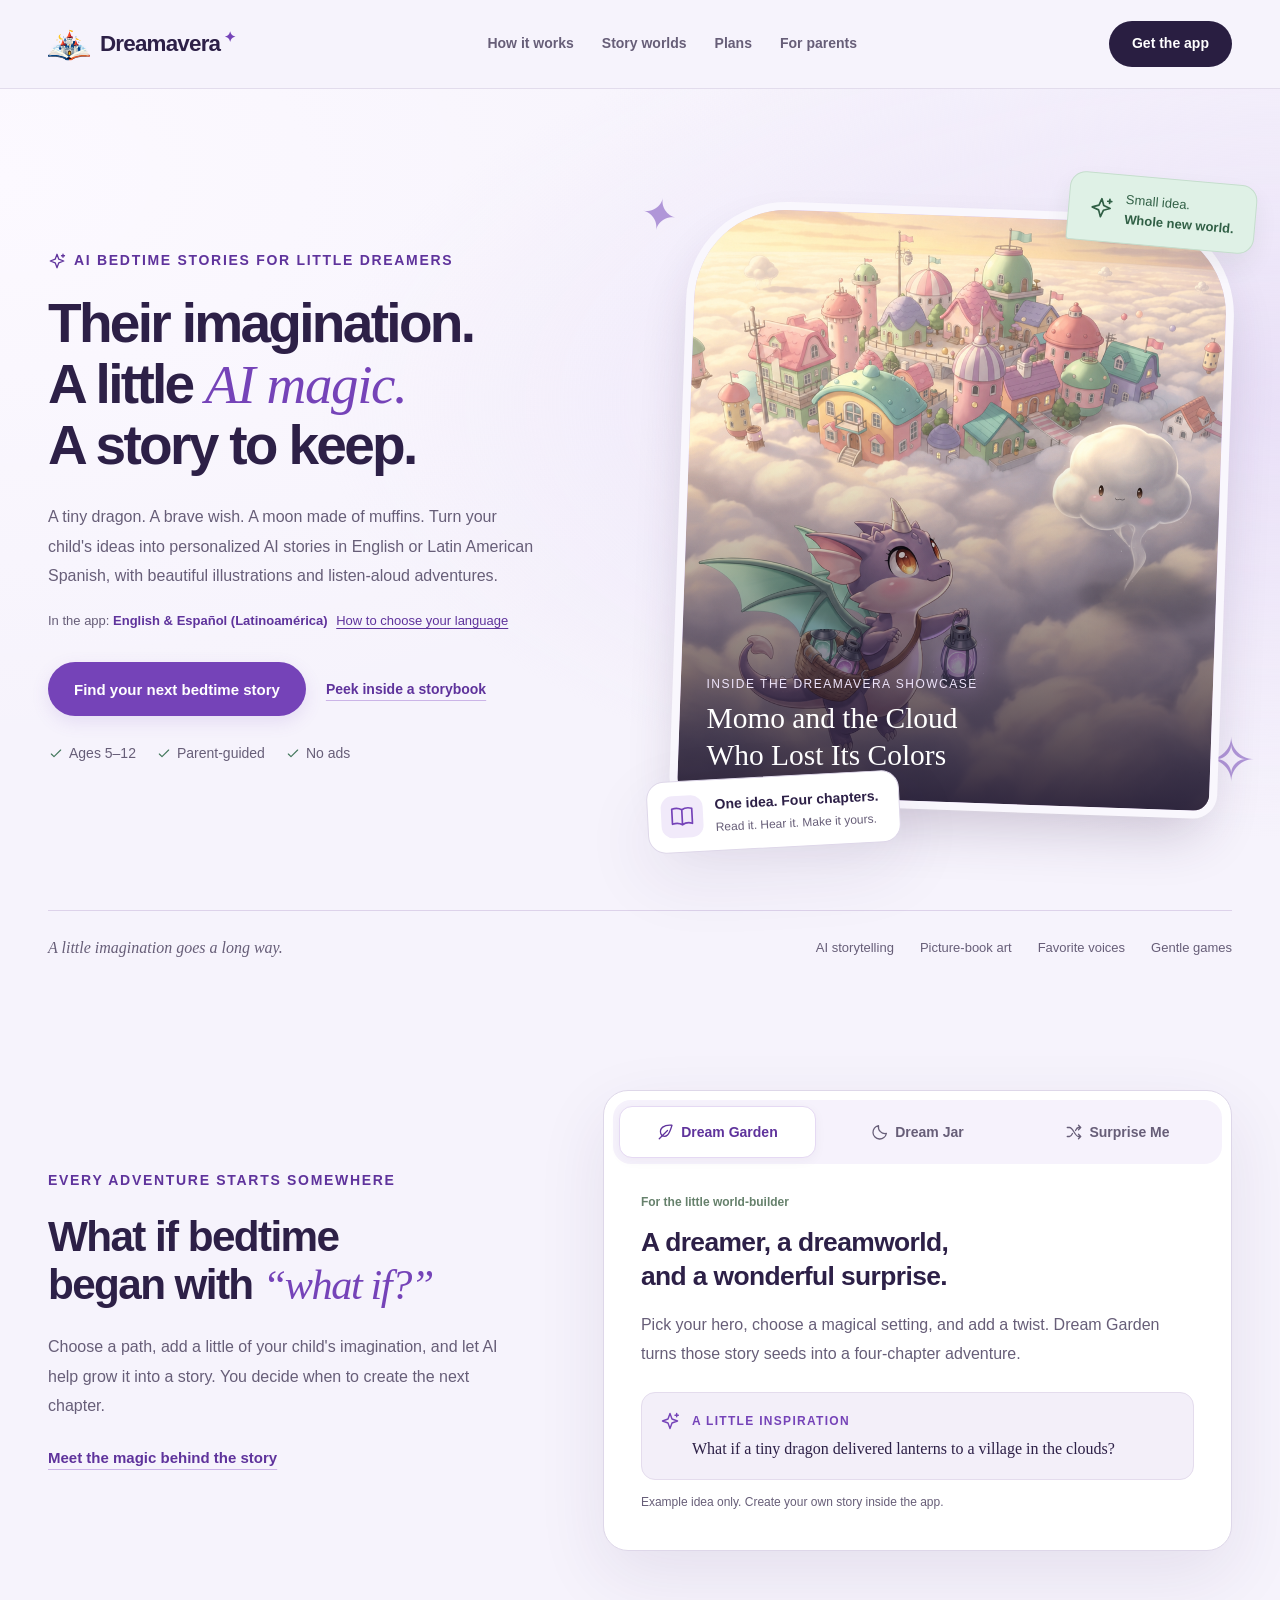
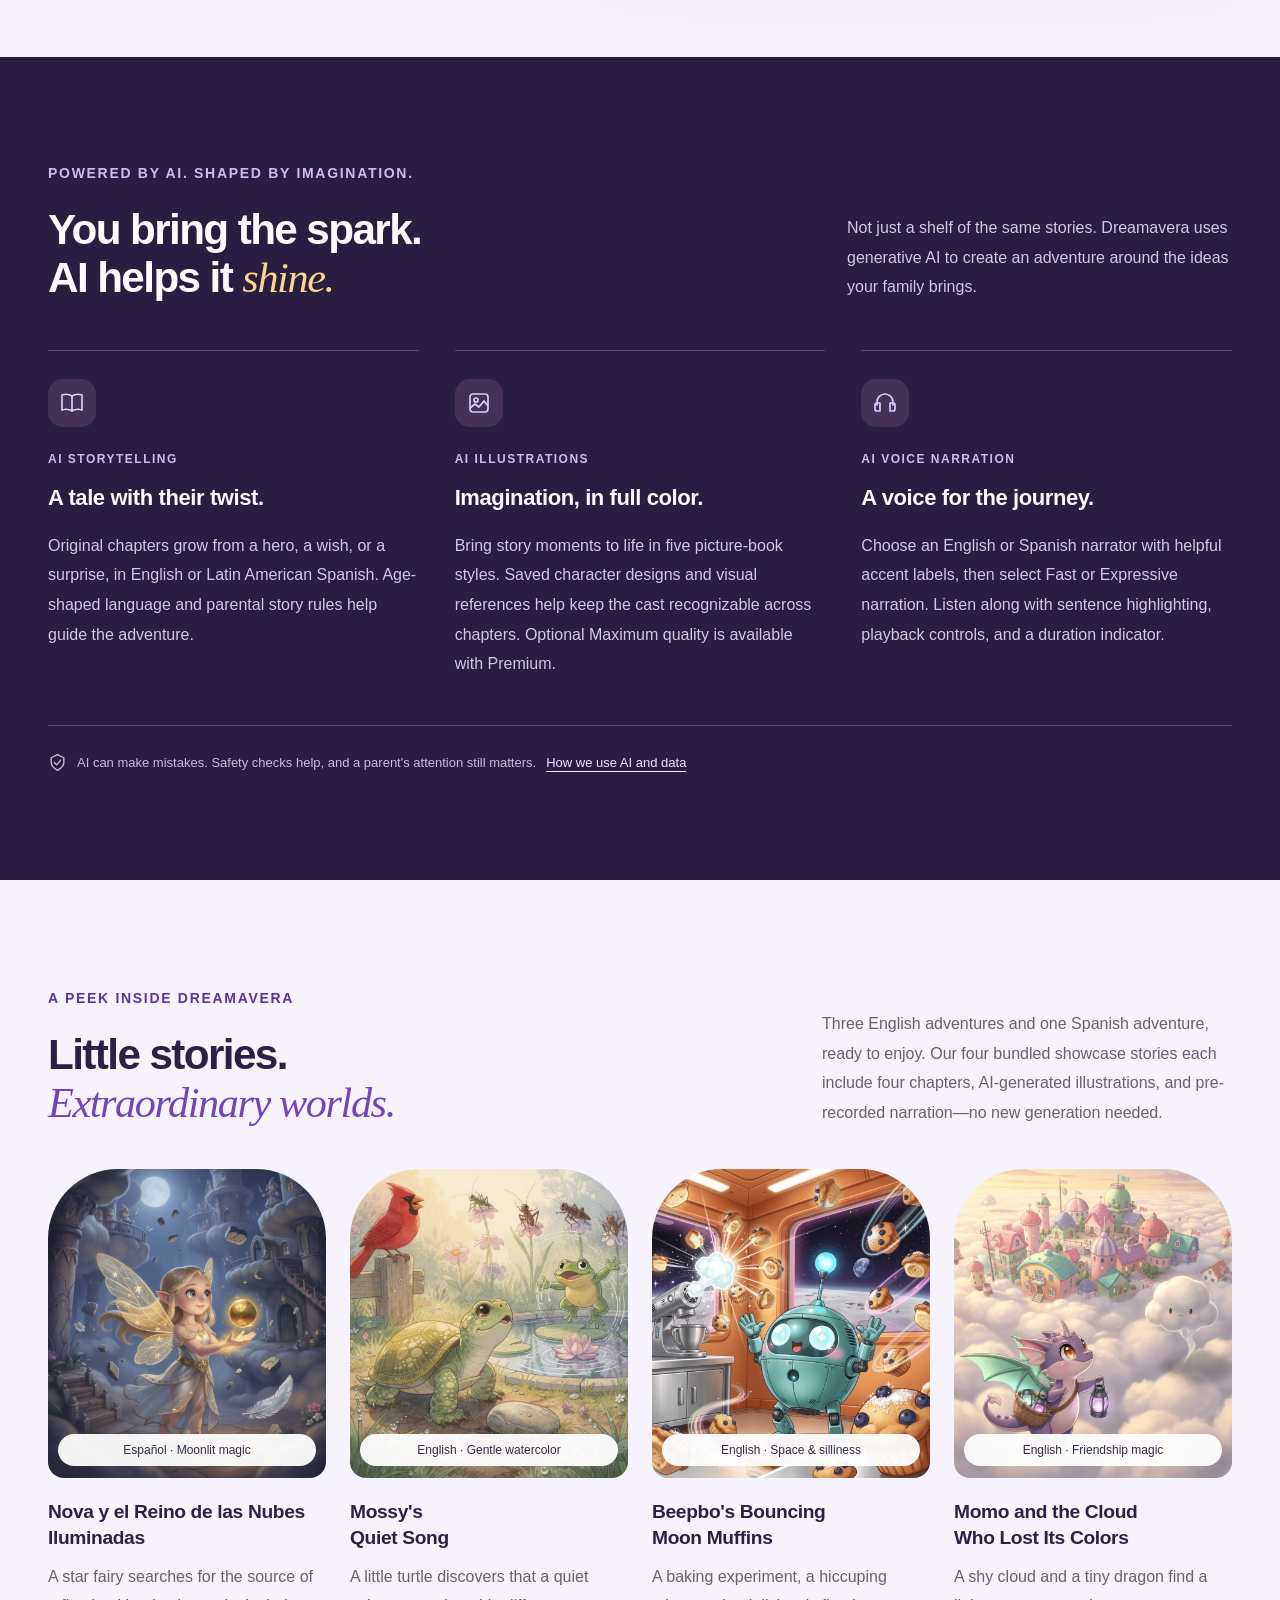
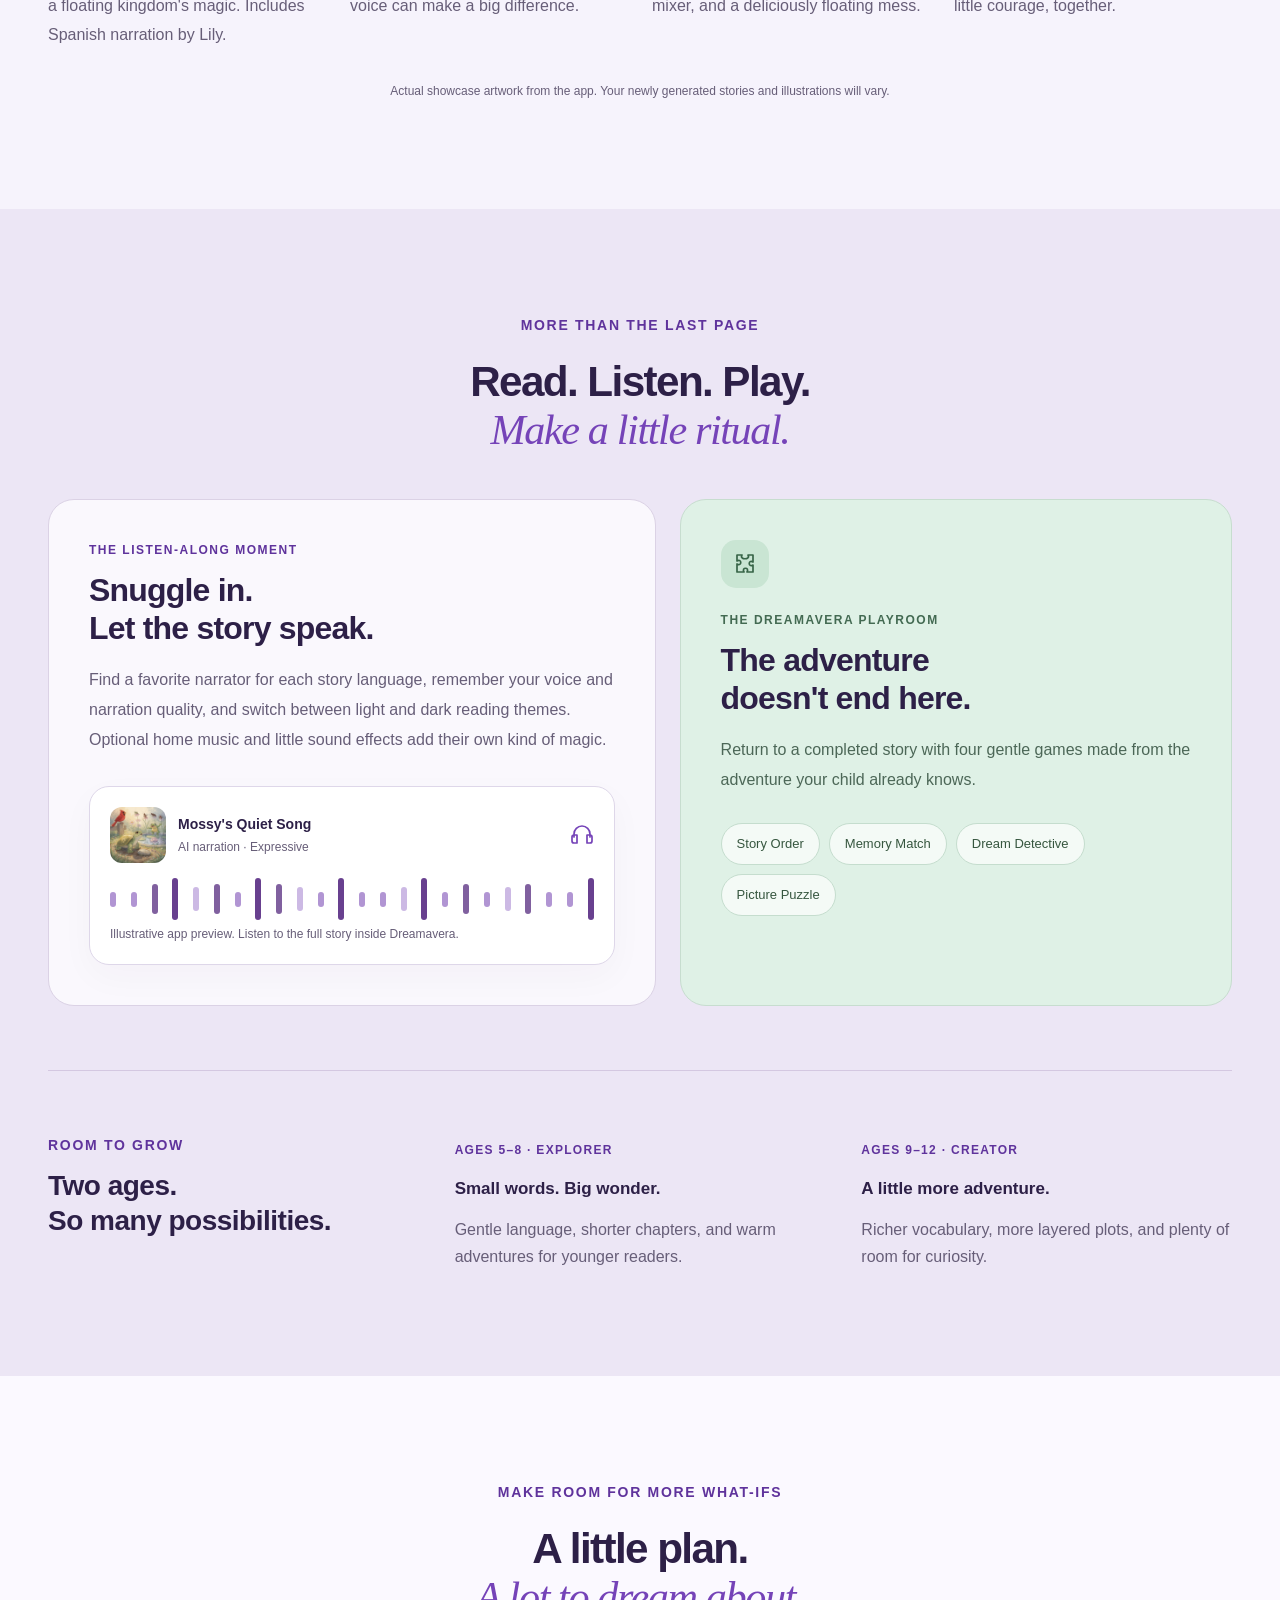
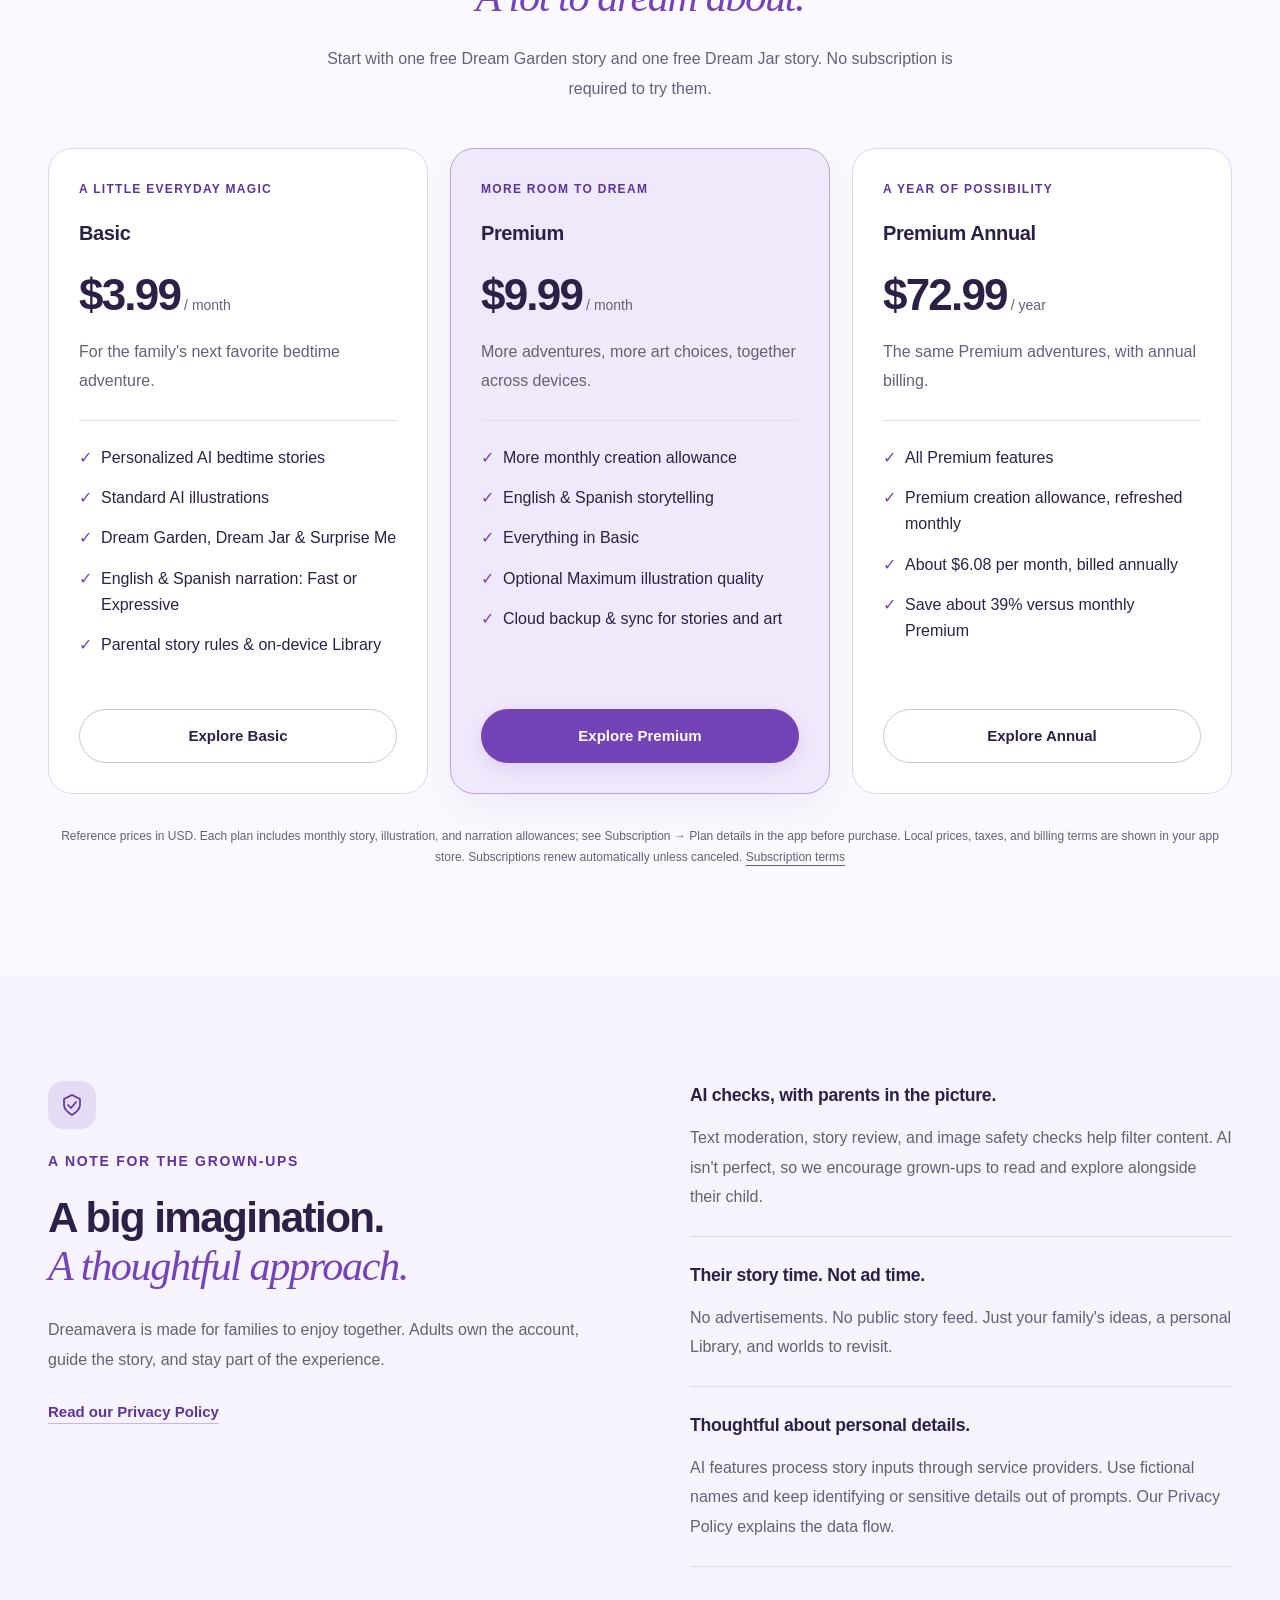
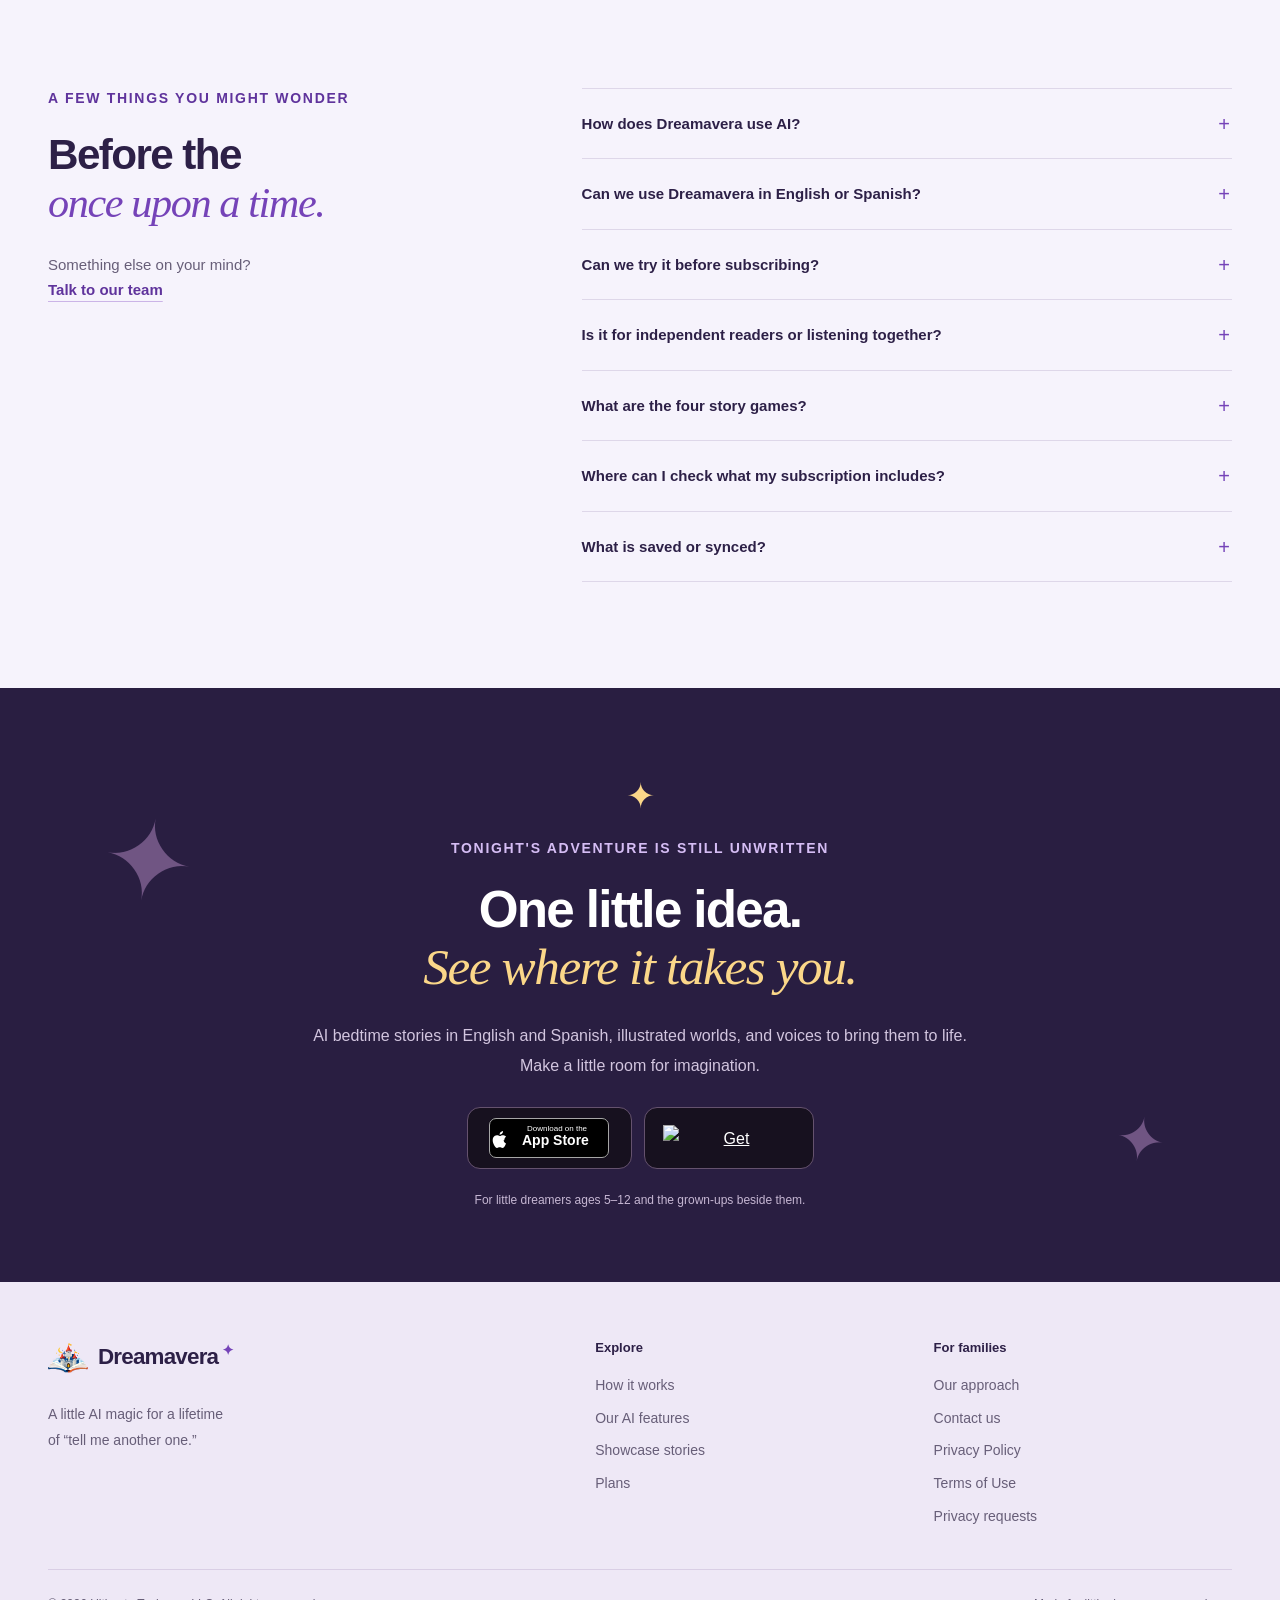
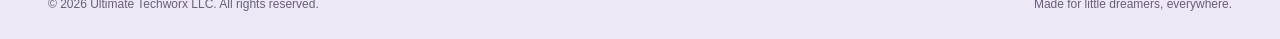
==== commit e09e612d: "Update website for Spanish stories and current Dreamavera features" ====
--- a/index.html
+++ b/index.html
@@ -4,17 +4,17 @@
   <meta charset="UTF-8">
   <meta name="viewport" content="width=device-width, initial-scale=1">
   <title>Dreamavera: AI Bedtime Stories</title>
-  <meta name="description" content="Your child's imagination, a little AI magic. Create personalized bedtime stories for ages 5–12 with AI illustrations, expressive narration, and four story-inspired games.">
+  <meta name="description" content="Create personalized AI bedtime stories in English and Latin American Spanish for ages 5–12, with illustrations, expressive narration, and story-inspired games.">
   <meta name="theme-color" content="#F6F3FC">
   <meta property="og:type" content="website">
   <meta property="og:site_name" content="Dreamavera">
   <meta property="og:title" content="Dreamavera: AI Bedtime Stories">
-  <meta property="og:description" content="Turn little what-ifs into illustrated AI storybooks. Create, listen, and play together with Dreamavera.">
+  <meta property="og:description" content="Turn little what-ifs into illustrated AI storybooks in English and Spanish. Create, listen, and play together with Dreamavera.">
   <meta property="og:image" content="https://dreambean.uthings.io/assets/showcase-momo.png">
   <meta property="og:image:alt" content="An AI-generated Dreamavera illustration of a little lavender dragon and a cloud above a colorful village.">
   <meta name="twitter:card" content="summary_large_image">
   <meta name="twitter:title" content="Dreamavera: AI Bedtime Stories">
-  <meta name="twitter:description" content="Their imagination. A little AI magic. A story to keep.">
+  <meta name="twitter:description" content="Their imagination. A little AI magic. Stories to read, hear, and keep in English and Spanish.">
   <meta name="twitter:image" content="https://dreambean.uthings.io/assets/showcase-momo.png">
   <link rel="icon" href="assets/dreambean-castle.svg" type="image/svg+xml">
   <link rel="apple-touch-icon" href="assets/dreambean-castle.svg">
@@ -53,7 +53,8 @@
         <div class="hero-copy">
           <p class="eyebrow"><svg class="icon" aria-hidden="true"><use href="#i-spark"/></svg> AI bedtime stories for little dreamers</p>
           <h1 id="hero-title">Their imagination.<br>A little <em>AI magic.</em><br>A story to keep.</h1>
-          <p class="hero-description">A tiny dragon. A brave wish. A moon made of muffins. Turn your child's ideas into personalized AI stories, beautiful illustrations, and listen-aloud adventures.</p>
+          <p class="hero-description">A tiny dragon. A brave wish. A moon made of muffins. Turn your child's ideas into personalized AI stories in English or Latin American Spanish, with beautiful illustrations and listen-aloud adventures.</p>
+          <p class="hero-language">In the app: <strong>English &amp; <span lang="es">Español (Latinoamérica)</span></strong> <a href="#language-faq">How to choose your language</a></p>
           <div class="hero-actions"><a class="button button-purple" href="#download">Find your next bedtime story</a><a class="text-link" href="#showcase">Peek inside a storybook</a></div>
           <ul class="hero-notes" aria-label="At a glance"><li><svg class="icon" aria-hidden="true"><use href="#i-check"/></svg>Ages 5–12</li><li><svg class="icon" aria-hidden="true"><use href="#i-check"/></svg>Parent-guided</li><li><svg class="icon" aria-hidden="true"><use href="#i-check"/></svg>No ads</li></ul>
         </div>
@@ -88,21 +89,21 @@
     <section class="section ai-section" id="ai-magic" aria-labelledby="ai-title">
       <div class="container"><div class="ai-heading"><div><p class="eyebrow">Powered by AI. Shaped by imagination.</p><h2 id="ai-title">You bring the spark.<br>AI helps it <em>shine.</em></h2></div><p>Not just a shelf of the same stories. Dreamavera uses generative AI to create an adventure around the ideas your family brings.</p></div>
         <div class="ai-grid">
-          <article><span class="feature-icon"><svg class="icon" aria-hidden="true"><use href="#i-book"/></svg></span><p class="card-label">AI STORYTELLING</p><h3>A tale with their twist.</h3><p>Original chapters grow from a hero, a wish, or a surprise. Age-shaped language and parental story rules help guide the adventure.</p></article>
-          <article><span class="feature-icon"><svg class="icon" aria-hidden="true"><use href="#i-picture"/></svg></span><p class="card-label">AI ILLUSTRATIONS</p><h3>Imagination, in full color.</h3><p>Bring story moments to life in four picture-book styles. Choose your art direction, with optional Maximum quality for Premium.</p></article>
-          <article><span class="feature-icon"><svg class="icon" aria-hidden="true"><use href="#i-headphones"/></svg></span><p class="card-label">AI VOICE NARRATION</p><h3>A voice for the journey.</h3><p>Choose a narrator and Fast or Expressive narration. Listen along with sentence highlighting, playback controls, and a duration indicator.</p></article>
+          <article><span class="feature-icon"><svg class="icon" aria-hidden="true"><use href="#i-book"/></svg></span><p class="card-label">AI STORYTELLING</p><h3>A tale with their twist.</h3><p>Original chapters grow from a hero, a wish, or a surprise, in English or Latin American Spanish. Age-shaped language and parental story rules help guide the adventure.</p></article>
+          <article><span class="feature-icon"><svg class="icon" aria-hidden="true"><use href="#i-picture"/></svg></span><p class="card-label">AI ILLUSTRATIONS</p><h3>Imagination, in full color.</h3><p>Bring story moments to life in five picture-book styles. Saved character designs and visual references help keep the cast recognizable across chapters. Optional Maximum quality is available with Premium.</p></article>
+          <article><span class="feature-icon"><svg class="icon" aria-hidden="true"><use href="#i-headphones"/></svg></span><p class="card-label">AI VOICE NARRATION</p><h3>A voice for the journey.</h3><p>Choose an English or Spanish narrator with helpful accent labels, then select Fast or Expressive narration. Listen along with sentence highlighting, playback controls, and a duration indicator.</p></article>
         </div>
         <p class="ai-footnote"><svg class="icon" aria-hidden="true"><use href="#i-shield"/></svg>AI can make mistakes. Safety checks help, and a parent's attention still matters. <a href="privacy-policy.html#app-privacy-title">How we use AI and data</a></p>
       </div>
     </section>
 
     <section class="section showcase-section" id="showcase" aria-labelledby="showcase-title">
-      <div class="container"><div class="section-heading"><div><p class="eyebrow">A peek inside Dreamavera</p><h2 id="showcase-title">Little stories.<br><em>Extraordinary worlds.</em></h2></div><p>These are real AI-generated illustrations from our four bundled showcase stories. Each adventure comes with four chapters, illustrations, and narration, ready to enjoy in the app.</p></div>
+      <div class="container"><div class="section-heading"><div><p class="eyebrow">A peek inside Dreamavera</p><h2 id="showcase-title">Little stories.<br><em>Extraordinary worlds.</em></h2></div><p>Three English adventures and one Spanish adventure, ready to enjoy. Our four bundled showcase stories each include four chapters, AI-generated illustrations, and pre-recorded narration—no new generation needed.</p></div>
         <div class="showcase-grid">
-          <article class="showcase-card"><div class="showcase-picture"><img src="assets/showcase-lyra.png" width="1024" height="1024" loading="lazy" alt="Lyra in an enchanted library surrounded by constellations made of starlight."><span>Cinematic adventure</span></div><div class="showcase-copy"><h3>Lyra and the<br>Scattered Stars</h3><p>A magical library. Escaped constellations. One very brave star-map maker.</p></div></article>
-          <article class="showcase-card"><div class="showcase-picture"><img src="assets/showcase-mossy.png" width="1024" height="1024" loading="lazy" alt="Watercolor illustration of Mossy the turtle beside a pond with a singing frog, crickets, and a red bird."><span>Gentle watercolor</span></div><div class="showcase-copy"><h3>Mossy's<br>Quiet Song</h3><p>A little turtle discovers that a quiet voice can make a big difference.</p></div></article>
-          <article class="showcase-card"><div class="showcase-picture"><img src="assets/showcase-beepbo.png" width="1024" height="1024" loading="lazy" alt="Beepbo, a cheerful teal robot, surrounded by floating blueberry muffins on a Moon research station."><span>Space &amp; silliness</span></div><div class="showcase-copy"><h3>Beepbo's Bouncing<br>Moon Muffins</h3><p>A baking experiment, a hiccuping mixer, and a deliciously floating mess.</p></div></article>
-          <article class="showcase-card"><div class="showcase-picture"><img src="assets/showcase-momo.png" width="1024" height="1024" loading="lazy" alt="Momo the lavender dragon carrying glowing lanterns beside a shy cloud."><span>A little friendship magic</span></div><div class="showcase-copy"><h3>Momo and the Cloud<br>Who Lost Its Colors</h3><p>A shy cloud and a tiny dragon find a little courage, together.</p></div></article>
+          <article class="showcase-card"><div class="showcase-picture"><img src="assets/showcase-nova.jpg" width="1024" height="1024" loading="lazy" alt="Nova, a golden-winged star fairy, holding a glowing sphere in a moonlit kingdom of clouds."><span><span lang="es">Español</span> · Moonlit magic</span></div><div class="showcase-copy"><h3 lang="es">Nova y el Reino de las Nubes Iluminadas</h3><p>A star fairy searches for the source of a floating kingdom's magic. Includes Spanish narration by Lily.</p></div></article>
+          <article class="showcase-card"><div class="showcase-picture"><img src="assets/showcase-mossy.png" width="1024" height="1024" loading="lazy" alt="Watercolor illustration of Mossy the turtle beside a pond with a singing frog, crickets, and a red bird."><span>English · Gentle watercolor</span></div><div class="showcase-copy"><h3>Mossy's<br>Quiet Song</h3><p>A little turtle discovers that a quiet voice can make a big difference.</p></div></article>
+          <article class="showcase-card"><div class="showcase-picture"><img src="assets/showcase-beepbo.png" width="1024" height="1024" loading="lazy" alt="Beepbo, a cheerful teal robot, surrounded by floating blueberry muffins on a Moon research station."><span>English · Space &amp; silliness</span></div><div class="showcase-copy"><h3>Beepbo's Bouncing<br>Moon Muffins</h3><p>A baking experiment, a hiccuping mixer, and a deliciously floating mess.</p></div></article>
+          <article class="showcase-card"><div class="showcase-picture"><img src="assets/showcase-momo.png" width="1024" height="1024" loading="lazy" alt="Momo the lavender dragon carrying glowing lanterns beside a shy cloud."><span>English · Friendship magic</span></div><div class="showcase-copy"><h3>Momo and the Cloud<br>Who Lost Its Colors</h3><p>A shy cloud and a tiny dragon find a little courage, together.</p></div></article>
         </div>
         <p class="section-caption">Actual showcase artwork from the app. Your newly generated stories and illustrations will vary.</p>
       </div>
@@ -111,7 +112,7 @@
     <section class="section beyond-section" id="features" aria-labelledby="beyond-title">
       <div class="container"><div class="center-heading"><p class="eyebrow">More than the last page</p><h2 id="beyond-title">Read. Listen. Play.<br><em>Make a little ritual.</em></h2></div>
         <div class="bento-grid">
-          <article class="bento-card listening-card"><div><p class="card-label">THE LISTEN-ALONG MOMENT</p><h3>Snuggle in.<br>Let the story speak.</h3><p>Find a favorite narrator, keep your narration preference, and switch between light and dark reading themes. Optional home music and little sound effects add their own kind of magic.</p></div><div class="narration-preview" aria-label="Illustrative narration settings"><div class="preview-art"><img src="assets/showcase-mossy.png" width="64" height="64" loading="lazy" alt=""><div><strong>Mossy's Quiet Song</strong><span>AI narration · Expressive</span></div><svg class="icon" aria-hidden="true"><use href="#i-headphones"/></svg></div><div class="waveform" aria-hidden="true"><i></i><i></i><i></i><i></i><i></i><i></i><i></i><i></i><i></i><i></i><i></i><i></i><i></i><i></i><i></i><i></i><i></i><i></i><i></i><i></i><i></i><i></i><i></i><i></i></div><span class="preview-caption">Illustrative app preview. Listen to the full story inside Dreamavera.</span></div></article>
+          <article class="bento-card listening-card"><div><p class="card-label">THE LISTEN-ALONG MOMENT</p><h3>Snuggle in.<br>Let the story speak.</h3><p>Find a favorite narrator for each story language, remember your voice and narration quality, and switch between light and dark reading themes. Optional home music and little sound effects add their own kind of magic.</p></div><div class="narration-preview" aria-label="Illustrative narration settings"><div class="preview-art"><img src="assets/showcase-mossy.png" width="64" height="64" loading="lazy" alt=""><div><strong>Mossy's Quiet Song</strong><span>AI narration · Expressive</span></div><svg class="icon" aria-hidden="true"><use href="#i-headphones"/></svg></div><div class="waveform" aria-hidden="true"><i></i><i></i><i></i><i></i><i></i><i></i><i></i><i></i><i></i><i></i><i></i><i></i><i></i><i></i><i></i><i></i><i></i><i></i><i></i><i></i><i></i><i></i><i></i><i></i></div><span class="preview-caption">Illustrative app preview. Listen to the full story inside Dreamavera.</span></div></article>
           <article class="bento-card playroom-card"><span class="feature-icon"><svg class="icon" aria-hidden="true"><use href="#i-puzzle"/></svg></span><p class="card-label">THE DREAMAVERA PLAYROOM</p><h3>The adventure<br>doesn't end here.</h3><p>Return to a completed story with four gentle games made from the adventure your child already knows.</p><ul class="game-list"><li>Story Order</li><li>Memory Match</li><li>Dream Detective</li><li>Picture Puzzle</li></ul></article>
         </div>
         <div class="age-strip" id="ages"><div><p class="eyebrow">Room to grow</p><h3>Two ages.<br>So many possibilities.</h3></div><article><span class="age-tag">AGES 5–8 · EXPLORER</span><h4>Small words. Big wonder.</h4><p>Gentle language, shorter chapters, and warm adventures for younger readers.</p></article><article><span class="age-tag">AGES 9–12 · CREATOR</span><h4>A little more adventure.</h4><p>Richer vocabulary, more layered plots, and plenty of room for curiosity.</p></article></div>
@@ -121,11 +122,11 @@
     <section class="section pricing-section" id="pricing" aria-labelledby="pricing-title">
       <div class="container"><div class="center-heading"><p class="eyebrow">Make room for more what-ifs</p><h2 id="pricing-title">A little plan.<br><em>A lot to dream about.</em></h2><p>Start with one free Dream Garden story and one free Dream Jar story. No subscription is required to try them.</p></div>
         <div class="pricing-grid">
-          <article class="plan-card"><p class="plan-label">A LITTLE EVERYDAY MAGIC</p><h3>Basic</h3><p class="plan-price">$3.99<span>/ month</span></p><p class="plan-description">For the family's next favorite bedtime adventure.</p><ul class="plan-features"><li>20 new stories per month</li><li>Up to 80 standard AI illustrations</li><li>Dream Garden, Dream Jar &amp; Surprise Me</li><li>AI narration: Fast or Expressive</li><li>Parental story rules &amp; on-device Library</li></ul><a class="button button-outline" href="#download">Explore Basic</a></article>
-          <article class="plan-card featured"><p class="plan-label">MORE ROOM TO DREAM</p><h3>Premium</h3><p class="plan-price">$9.99<span>/ month</span></p><p class="plan-description">More adventures, more art choices, together across devices.</p><ul class="plan-features"><li>40 new stories per month</li><li>Up to 160 AI illustrations</li><li>Everything in Basic</li><li>Optional Maximum illustration quality</li><li>Cloud backup &amp; sync for stories and art</li></ul><a class="button button-purple" href="#download">Explore Premium</a></article>
-          <article class="plan-card"><p class="plan-label">A YEAR OF POSSIBILITY</p><h3>Premium Annual</h3><p class="plan-price">$72.99<span>/ year</span></p><p class="plan-description">The same Premium adventures, with annual billing.</p><ul class="plan-features"><li>All Premium features</li><li>40 new stories each month</li><li>About $6.08 per month, billed annually</li><li>Save about 39% versus monthly Premium</li></ul><a class="button button-outline" href="#download">Explore Annual</a></article>
+          <article class="plan-card"><p class="plan-label">A LITTLE EVERYDAY MAGIC</p><h3>Basic</h3><p class="plan-price">$3.99<span>/ month</span></p><p class="plan-description">For the family's next favorite bedtime adventure.</p><ul class="plan-features"><li>Personalized AI bedtime stories</li><li>Standard AI illustrations</li><li>Dream Garden, Dream Jar &amp; Surprise Me</li><li>English &amp; Spanish narration: Fast or Expressive</li><li>Parental story rules &amp; on-device Library</li></ul><a class="button button-outline" href="#download">Explore Basic</a></article>
+          <article class="plan-card featured"><p class="plan-label">MORE ROOM TO DREAM</p><h3>Premium</h3><p class="plan-price">$9.99<span>/ month</span></p><p class="plan-description">More adventures, more art choices, together across devices.</p><ul class="plan-features"><li>More monthly creation allowance</li><li>English &amp; Spanish storytelling</li><li>Everything in Basic</li><li>Optional Maximum illustration quality</li><li>Cloud backup &amp; sync for stories and art</li></ul><a class="button button-purple" href="#download">Explore Premium</a></article>
+          <article class="plan-card"><p class="plan-label">A YEAR OF POSSIBILITY</p><h3>Premium Annual</h3><p class="plan-price">$72.99<span>/ year</span></p><p class="plan-description">The same Premium adventures, with annual billing.</p><ul class="plan-features"><li>All Premium features</li><li>Premium creation allowance, refreshed monthly</li><li>About $6.08 per month, billed annually</li><li>Save about 39% versus monthly Premium</li></ul><a class="button button-outline" href="#download">Explore Annual</a></article>
         </div>
-        <p class="section-caption">Reference prices in USD. Local prices, taxes, and billing terms are shown in your app store. Subscriptions renew automatically unless canceled. <a href="terms-of-use.html#subscriptions">Subscription terms</a></p>
+        <p class="section-caption">Reference prices in USD. Each plan includes monthly story, illustration, and narration allowances; see Subscription → Plan details in the app before purchase. Local prices, taxes, and billing terms are shown in your app store. Subscriptions renew automatically unless canceled. <a href="terms-of-use.html#subscriptions">Subscription terms</a></p>
       </div>
     </section>
 
@@ -133,13 +134,15 @@
 
     <section class="section faq-section" aria-labelledby="faq-title"><div class="container faq-layout"><div><p class="eyebrow">A few things you might wonder</p><h2 id="faq-title">Before the<br><em>once upon a time.</em></h2><p>Something else on your mind?<br><a class="text-link" href="contact.html">Talk to our team</a></p></div><div class="faq-list">
       <details><summary>How does Dreamavera use AI?</summary><p>AI helps write chapters from your family's ideas, generate story illustrations, and turn chapter text into narration. Separate safety checks help review text and images. Story creation and new narration require an internet connection; this website does not generate stories.</p></details>
-      <details><summary>Can we try it before subscribing?</summary><p>Yes. New users can create one free Dream Garden story and one free Dream Jar story. The app also includes four finished showcase adventures with illustrations and narration.</p></details>
+      <details id="language-faq"><summary>Can we use Dreamavera in English or Spanish?</summary><p>Yes. The app interface, new stories, and narration support English and Latin American Spanish. Choose English or <span lang="es">Español (Latinoamérica)</span> on the sign-in screen or in Settings → Language. Existing stories and their next chapters keep their original language; changing the setting does not translate saved stories. The included showcases contain three English stories and one Spanish story. This website is currently in English.</p></details>
+      <details><summary>Can we try it before subscribing?</summary><p>Yes. New users can create one free Dream Garden story and one free Dream Jar story. The app also includes four finished showcase adventures with illustrations and narration: three in English and one in Spanish.</p></details>
       <details><summary>Is it for independent readers or listening together?</summary><p>Both. Explorer stories are designed for ages 5–8, and Creator stories for ages 9–12. Narration and sentence highlighting support listening along. Children should use a parent- or guardian-owned account with adult supervision.</p></details>
       <details><summary>What are the four story games?</summary><p>Story Order, Memory Match, Dream Detective, and Picture Puzzle revisit a completed adventure. The games use the story's existing text and illustrations rather than creating a separate game account.</p></details>
+      <details><summary>Where can I check what my subscription includes?</summary><p>Open Subscription → Plan details in the app before purchasing. Each plan includes monthly creation allowances for stories, illustrations, and narration. Replaying included showcases, saved recordings, and story games does not use generation allowance.</p></details>
       <details><summary>What is saved or synced?</summary><p>Your Library saves stories on your device. Premium can also sync story content and illustrations across devices. Generated narration is cached locally and is not included in cloud sync. <a href="privacy-policy.html#app-privacy-title">Read more about your data.</a></p></details>
     </div></div></section>
 
-    <section class="download-section" id="download" aria-labelledby="download-title"><div class="container download-inner"><span class="download-spark" aria-hidden="true">✦</span><p class="eyebrow">Tonight's adventure is still unwritten</p><h2 id="download-title">One little idea.<br><em>See where it takes you.</em></h2><p>AI bedtime stories, illustrated worlds, and voices to bring them to life.<br>Make a little room for imagination.</p><div class="store-links"><a href="https://apps.apple.com/app/id6769146269" target="_blank" rel="noopener noreferrer"><img src="assets/app-store-logo.svg" alt="Download Dreamavera on the App Store" width="120" height="40"></a><a href="https://play.google.com/store/apps/details?id=ai.dreambean.app&amp;pcampaignid=web_share" target="_blank" rel="noopener noreferrer"><img src="assets/google-play-logo.svg" alt="Get Dreamavera on Google Play" width="132" height="26"></a></div><p class="download-note">For little dreamers ages 5–12 and the grown-ups beside them.</p></div></section>
+    <section class="download-section" id="download" aria-labelledby="download-title"><div class="container download-inner"><span class="download-spark" aria-hidden="true">✦</span><p class="eyebrow">Tonight's adventure is still unwritten</p><h2 id="download-title">One little idea.<br><em>See where it takes you.</em></h2><p>AI bedtime stories in English and Spanish, illustrated worlds, and voices to bring them to life.<br>Make a little room for imagination.</p><div class="store-links"><a href="https://apps.apple.com/app/id6769146269" target="_blank" rel="noopener noreferrer"><img src="assets/app-store-logo.svg" alt="Download Dreamavera on the App Store" width="120" height="40"></a><a href="https://play.google.com/store/apps/details?id=ai.dreambean.app&amp;pcampaignid=web_share" target="_blank" rel="noopener noreferrer"><img src="assets/google-play-logo.svg" alt="Get Dreamavera on Google Play" width="132" height="26"></a></div><p class="download-note">For little dreamers ages 5–12 and the grown-ups beside them.</p></div></section>
   </main>
 
   <footer class="site-footer"><div class="container"><div class="footer-grid"><div><a class="brand" href="index.html"><img src="assets/dreambean-castle.svg" alt="" width="40" height="40"><span>Dreamavera<span class="brand-star" aria-hidden="true">✦</span></span></a><p>A little AI magic for a lifetime<br>of “tell me another one.”</p></div><div><h2>Explore</h2><a href="#how-it-works">How it works</a><a href="#ai-magic">Our AI features</a><a href="#showcase">Showcase stories</a><a href="#pricing">Plans</a></div><div><h2>For families</h2><a href="#safety">Our approach</a><a href="contact.html">Contact us</a><a href="privacy-policy.html">Privacy Policy</a><a href="terms-of-use.html">Terms of Use</a><a href="data-request.html">Privacy requests</a></div></div><div class="footer-bottom"><p>© 2026 Ultimate Techworx LLC. All rights reserved.</p><span>Made for little dreamers, everywhere.</span></div></div></footer>
--- a/assets/site.css
+++ b/assets/site.css
@@ -66,6 +66,9 @@
 .hero h1 { font-size: clamp(2.8rem, 4.3vw, 4.25rem); line-height: 1.11; font-weight: 650; letter-spacing: -2.7px; }
 h1 em, h2 em { font-family: Georgia, 'Times New Roman', serif; font-weight: 400; color: var(--purple); letter-spacing: -1.4px; }
 .hero-description { max-width: 490px; font-size: 1.0625rem; color: var(--muted); line-height: 1.85; margin-top: 26px; }
+.hero-language { max-width: 490px; margin-top: 18px; color: var(--muted); font-size: .8125rem; line-height: 1.8; }
+.hero-language strong { color: var(--purple-dark); font-weight: 700; }
+.hero-language a { display: inline-block; color: var(--purple-dark); text-underline-offset: 3px; margin-left: 5px; }
 .hero-actions { display: flex; flex-wrap: wrap; align-items: center; gap: 20px; margin-top: 30px; }
 .hero-actions .text-link { font-size: .875rem; }
 .hero-notes { display: flex; flex-wrap: wrap; gap: 20px; padding: 0; margin: 26px 0 0; list-style: none; color: var(--muted); font-size: .8125rem; }
